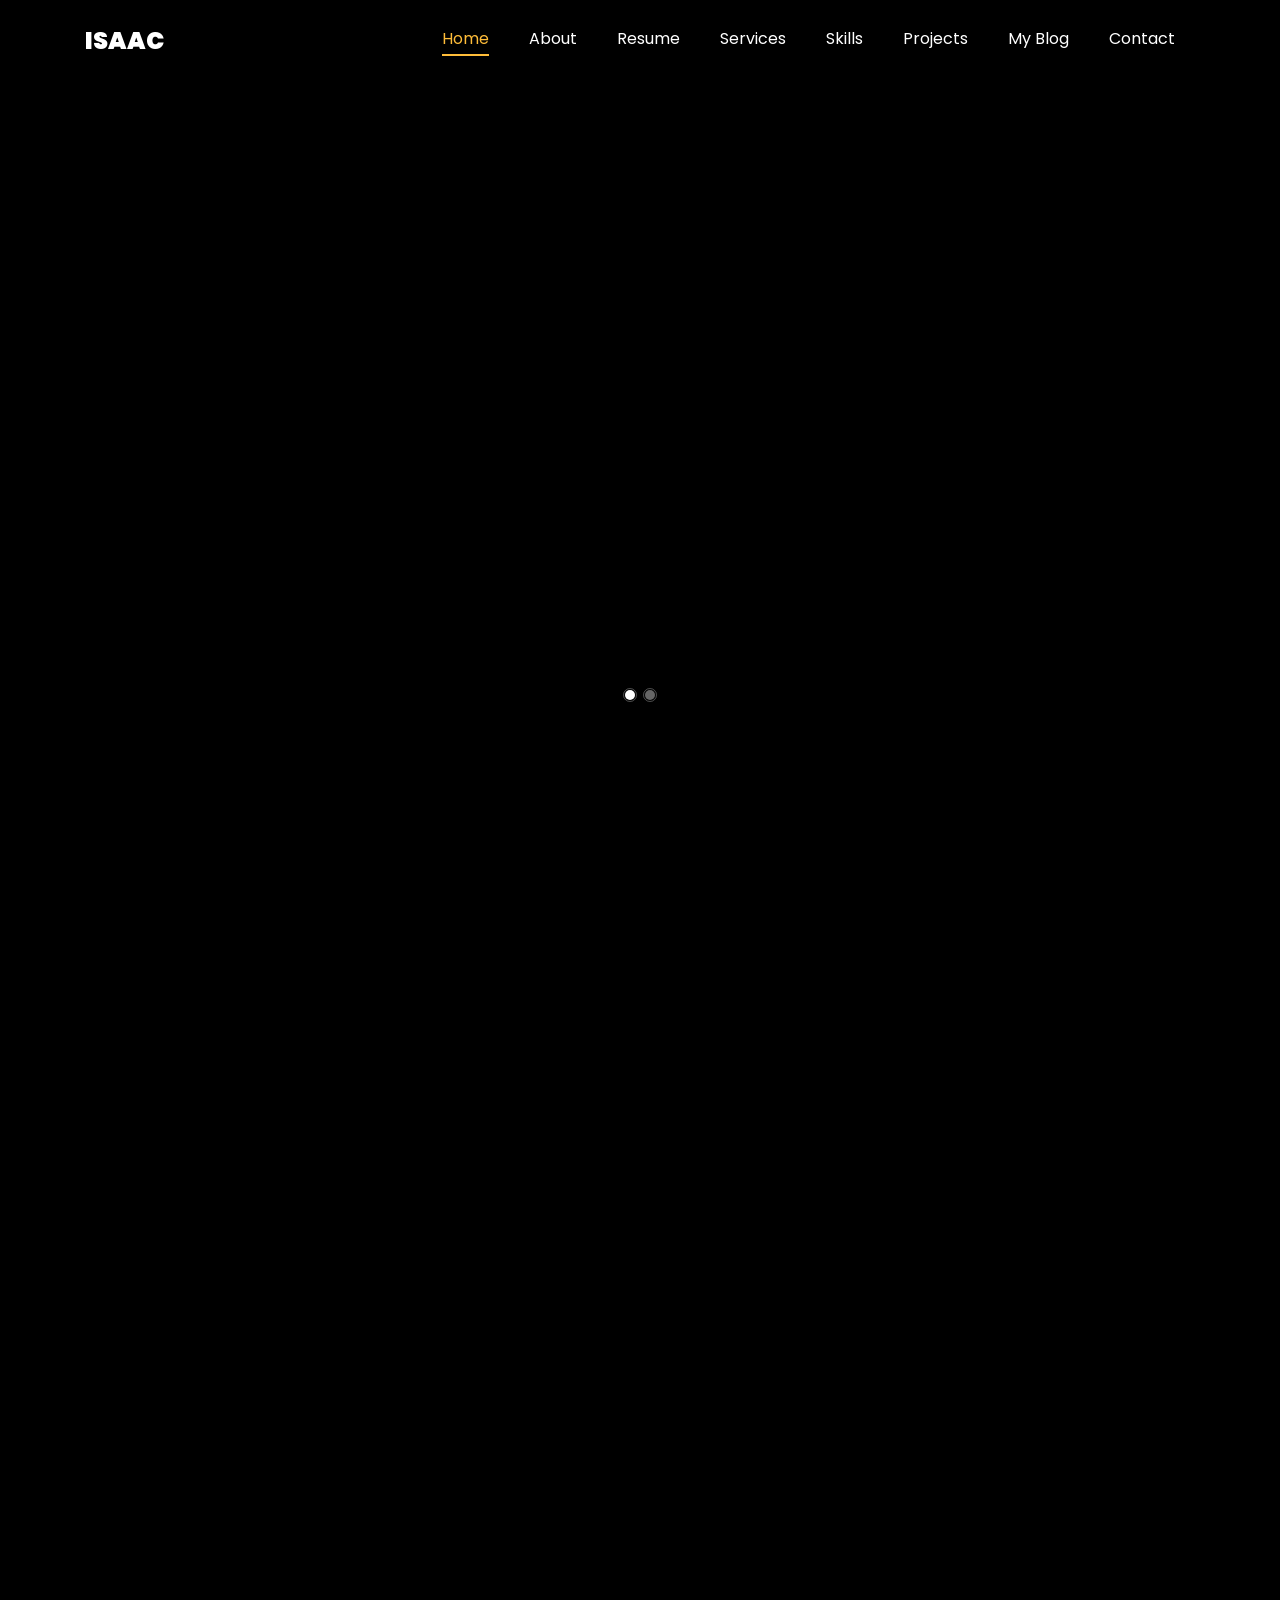
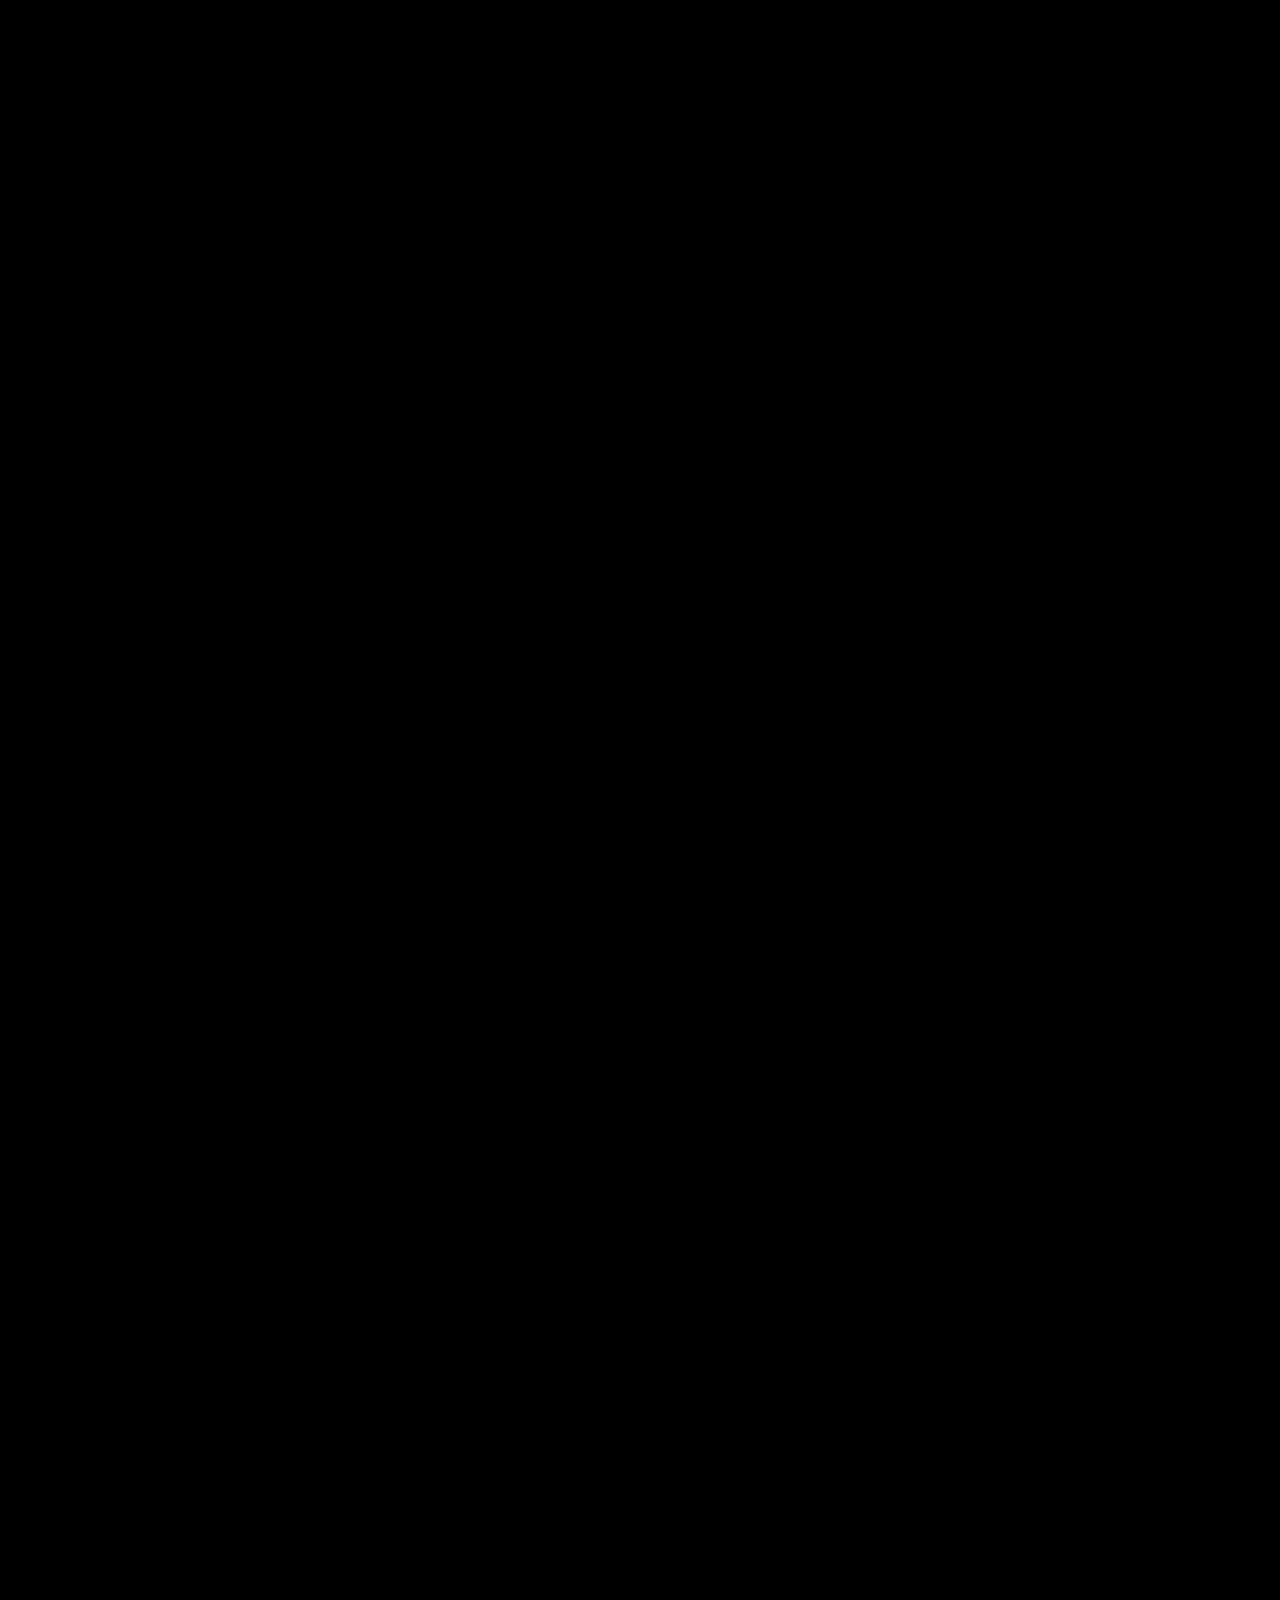
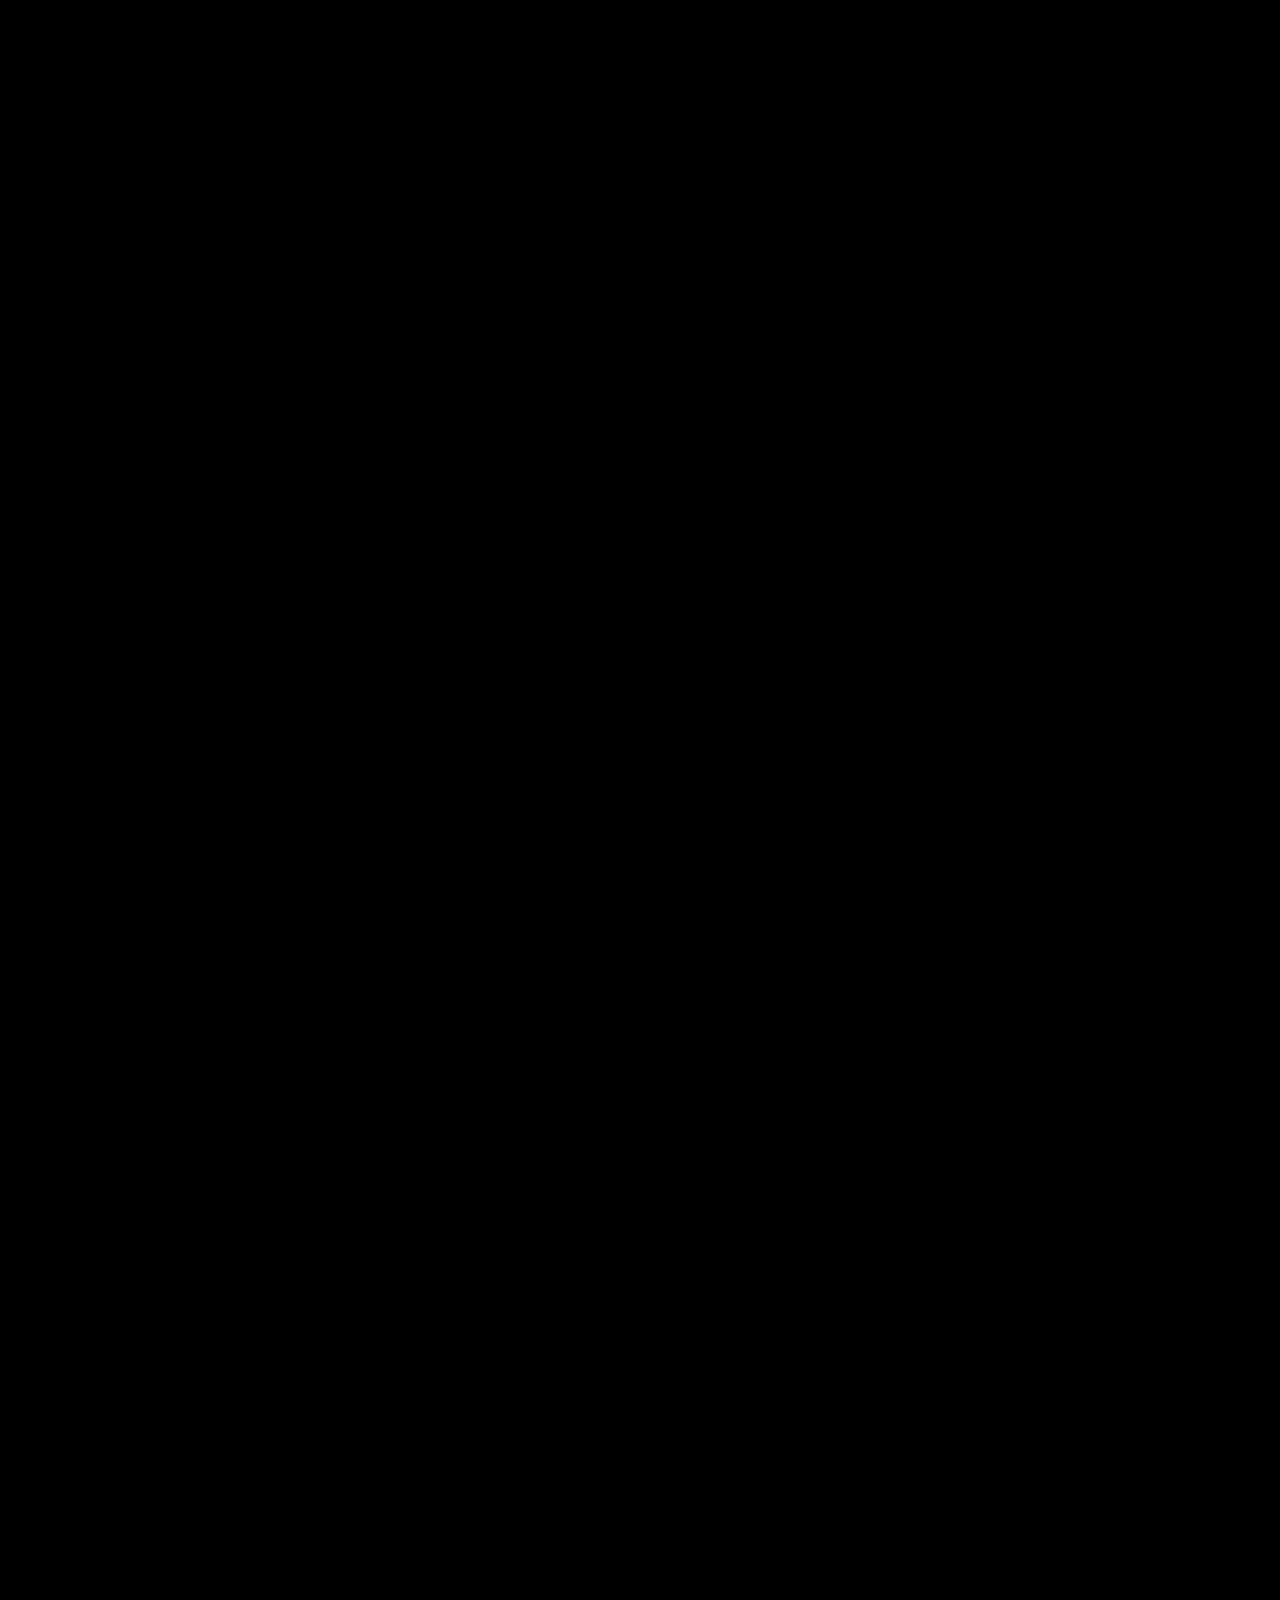
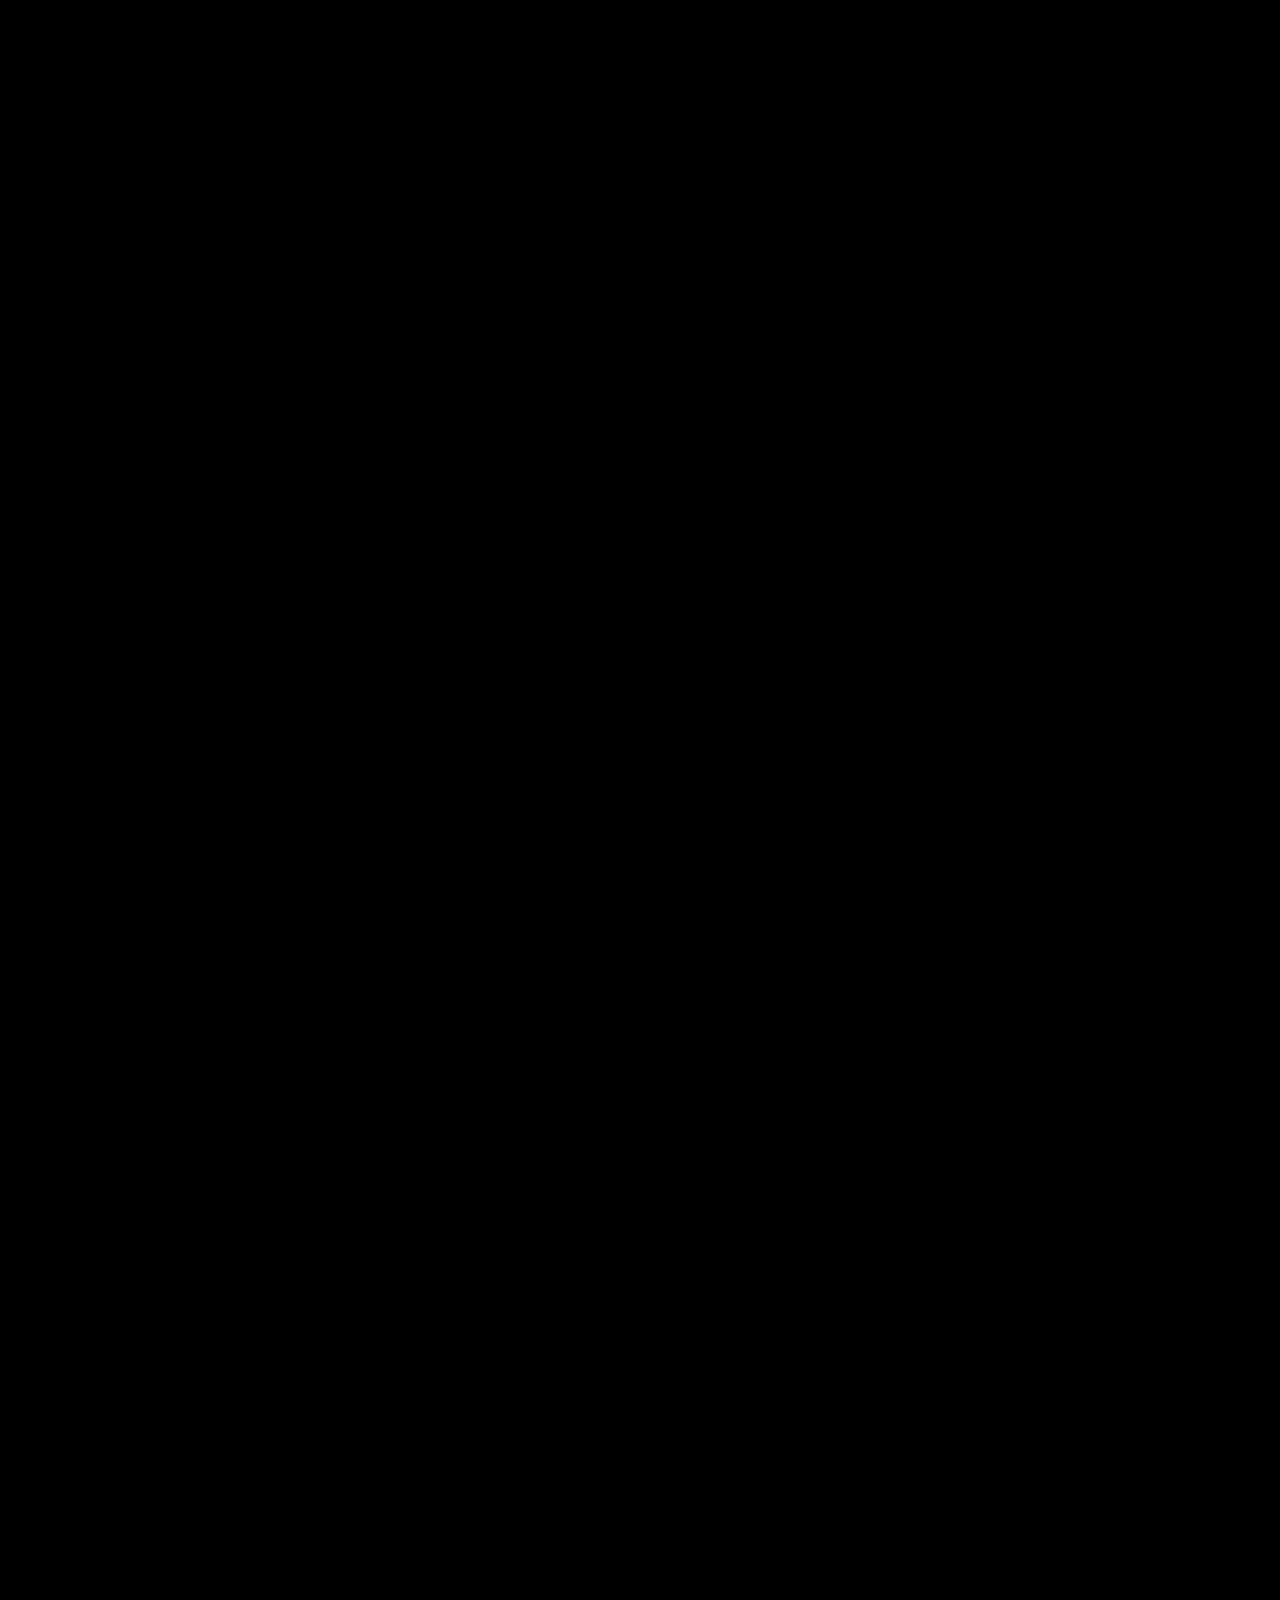
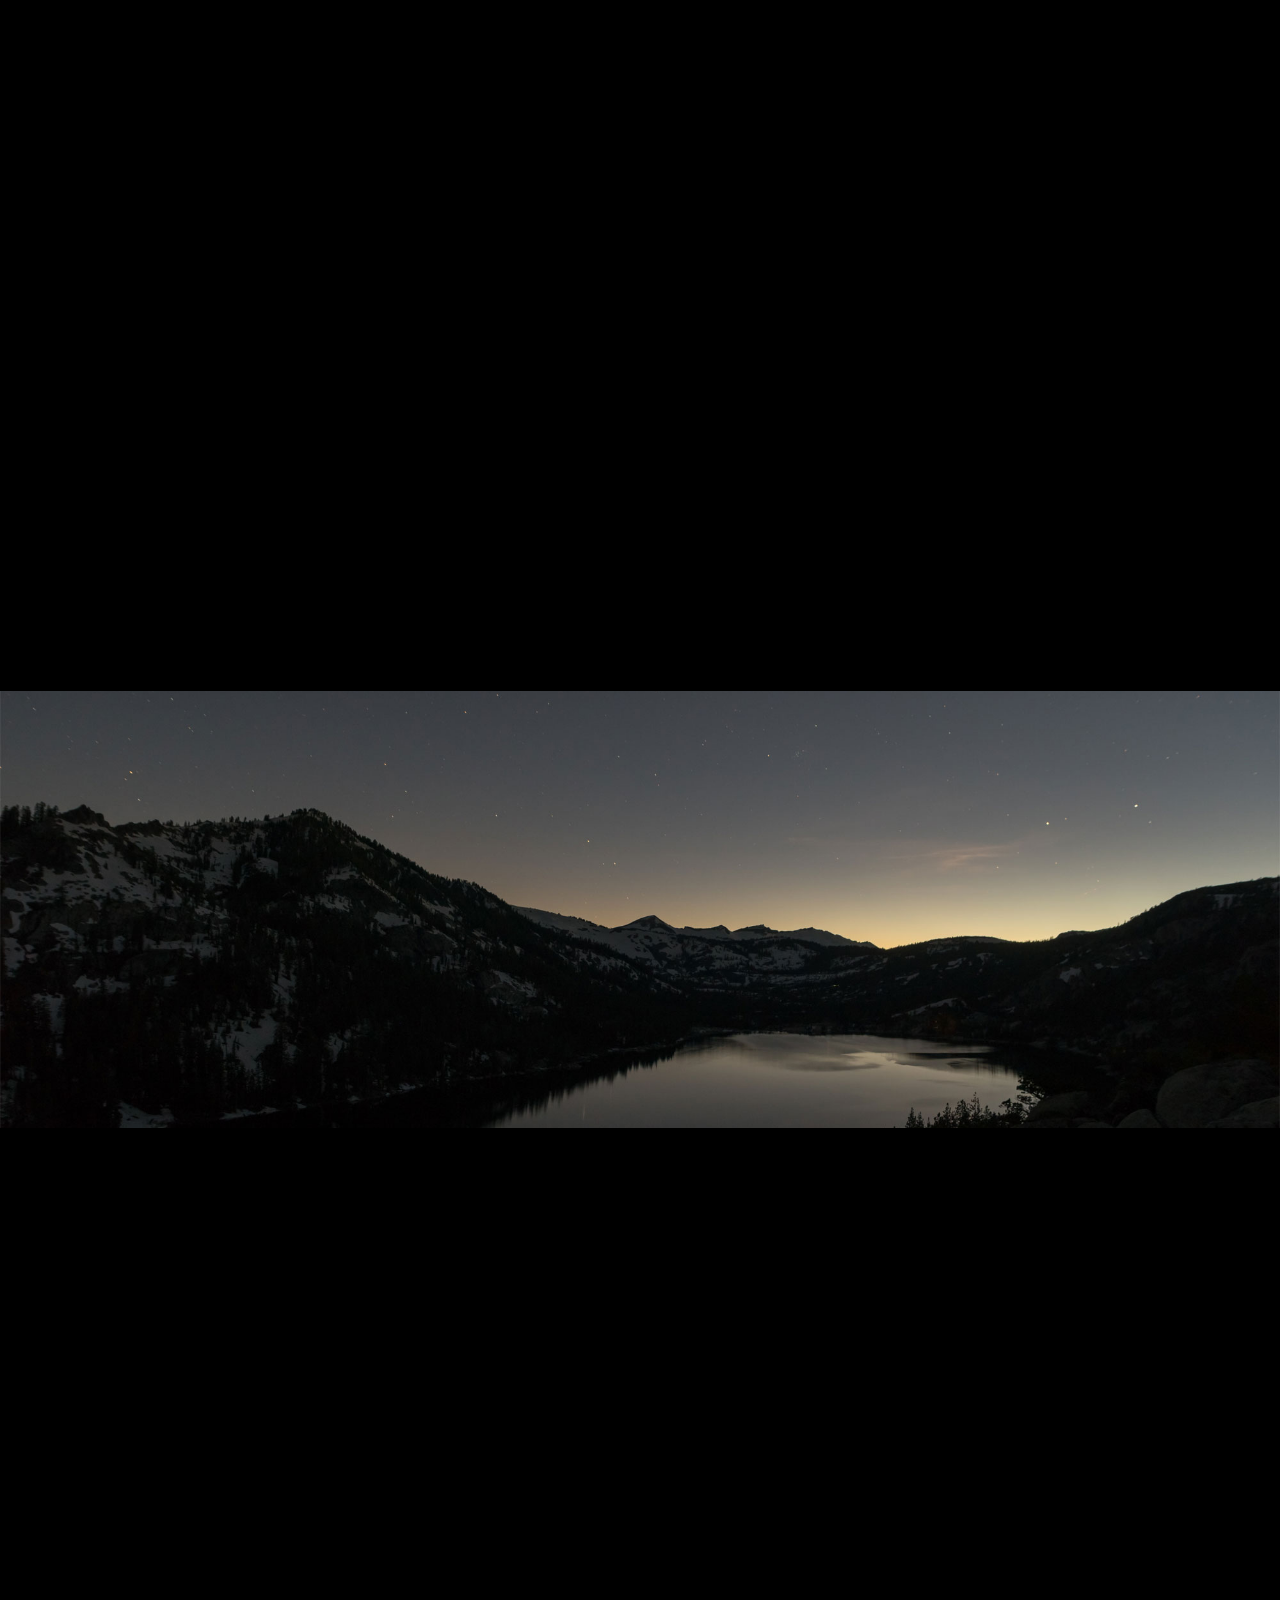
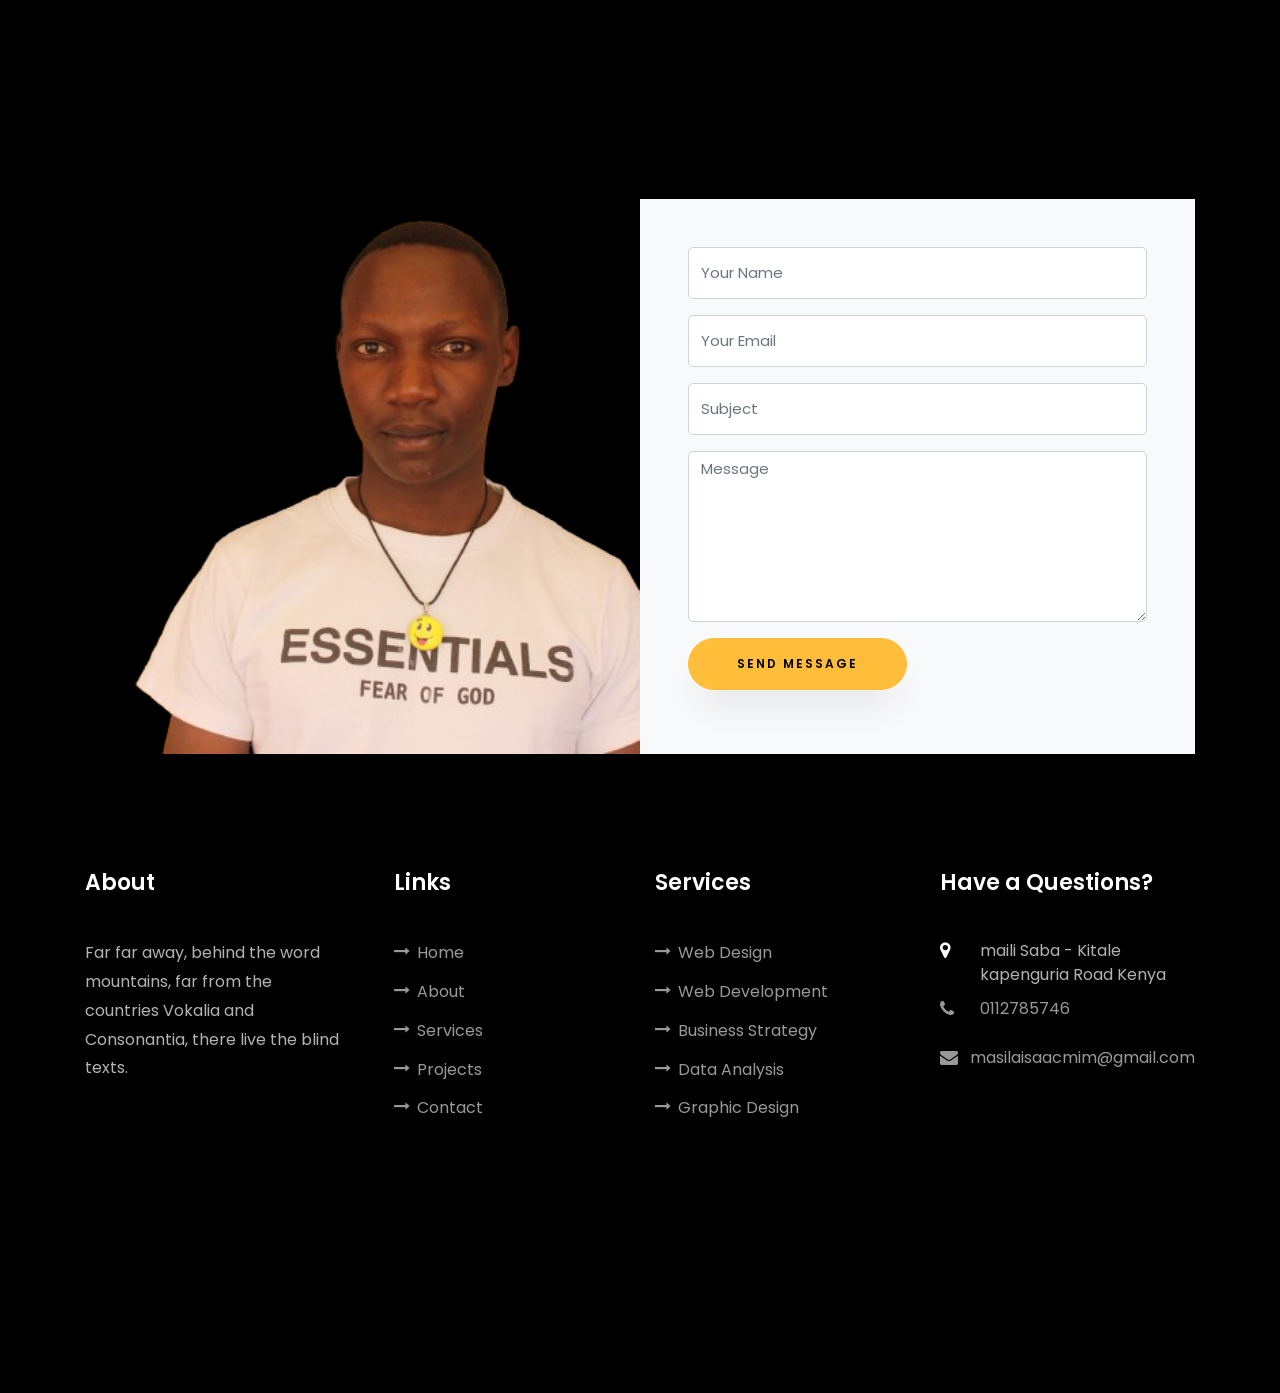
==== index.html @ f7a2d438 "initial changes" ====
<!DOCTYPE html>
<html lang="en">
  <head>
    <title>Masila Isaac</title>
    <meta charset="utf-8">
    <meta name="viewport" content="width=device-width, initial-scale=1, shrink-to-fit=no">
    
    <link href="https://fonts.googleapis.com/css?family=Poppins:100,200,300,400,500,600,700,800,900" rel="stylesheet">

    <link rel="stylesheet" href="css/open-iconic-bootstrap.min.css">
    <link rel="stylesheet" href="css/animate.css">
    
    <link rel="stylesheet" href="css/owl.carousel.min.css">
    <link rel="stylesheet" href="css/owl.theme.default.min.css">
    <link rel="stylesheet" href="css/magnific-popup.css">

    <link rel="stylesheet" href="css/aos.css">

    <link rel="stylesheet" href="css/ionicons.min.css">
    
    <link rel="stylesheet" href="css/flaticon.css">
    <link rel="stylesheet" href="css/icomoon.css">
    <link rel="stylesheet" href="css/style.css">
  </head>
  <body data-spy="scroll" data-target=".site-navbar-target" data-offset="300">
	  
	  
    <nav class="navbar navbar-expand-lg navbar-dark ftco_navbar ftco-navbar-light site-navbar-target" id="ftco-navbar">
	    <div class="container">
	      <a class="navbar-brand" href="index.html">Isaac</a>
	      <button class="navbar-toggler js-fh5co-nav-toggle fh5co-nav-toggle" type="button" data-toggle="collapse" data-target="#ftco-nav" aria-controls="ftco-nav" aria-expanded="false" aria-label="Toggle navigation">
	        <span class="oi oi-menu"></span> Menu
	      </button>

	      <div class="collapse navbar-collapse" id="ftco-nav">
	        <ul class="navbar-nav nav ml-auto">
	          <li class="nav-item"><a href="#home-section" class="nav-link"><span>Home</span></a></li>
	          <li class="nav-item"><a href="#about-section" class="nav-link"><span>About</span></a></li>
	          <li class="nav-item"><a href="#resume-section" class="nav-link"><span>Resume</span></a></li>
	          <li class="nav-item"><a href="#services-section" class="nav-link"><span>Services</span></a></li>
	          <li class="nav-item"><a href="#skills-section" class="nav-link"><span>Skills</span></a></li>
	          <li class="nav-item"><a href="#projects-section" class="nav-link"><span>Projects</span></a></li>
	          <li class="nav-item"><a href="#blog-section" class="nav-link"><span>My Blog</span></a></li>
	          <li class="nav-item"><a href="#contact-section" class="nav-link"><span>Contact</span></a></li>
	        </ul>
	      </div>
	    </div>
	  </nav>
	  <section id="home-section" class="hero">
		  <div class="home-slider  owl-carousel">
	      <div class="slider-item ">
	      	<div class="overlay"></div>
	        <div class="container">
	          <div class="row d-md-flex no-gutters slider-text align-items-end justify-content-end" data-scrollax-parent="true">
	          	<div class="one-third js-fullheight order-md-last img" style="background-image:url(images/Mine.JPG);">
	          		<div class="overlay"></div>
	          	</div>
		          <div class="one-forth d-flex  align-items-center ftco-animate" data-scrollax=" properties: { translateY: '70%' }">
		          	<div class="text">
		          		<span class="subheading">Hello!</span>
			            <h1 class="mb-4 mt-3">I'm <span>Masila Isaac</span></h1>
			            <h2 class="mb-4">A Freelance Web Designer</h2>
			            <p><a href="#" class="btn btn-primary py-3 px-4">Hire me</a> <a href="#" class="btn btn-white btn-outline-white py-3 px-4">My works</a></p>
		            </div>
		          </div>
	        	</div>
	        </div>
	      </div>

	      <div class="slider-item">
	      	<div class="overlay"></div>
	        <div class="container">
	          <div class="row d-flex no-gutters slider-text align-items-end justify-content-end" data-scrollax-parent="true">
	          	<div class="one-third js-fullheight order-md-last img" style="background-image:url(images/Mine.JPG);">
	          		<div class="overlay"></div>
	          	</div>
		          <div class="one-forth d-flex align-items-center ftco-animate" data-scrollax=" properties: { translateY: '70%' }">
		          	<div class="text">
		          		<span class="subheading">Hello!</span>
			            <h1 class="mb-4 mt-3">I'm a <span>Programer and web designer</span> based in Kenya</h1>
			            <p><a href="#" class="btn btn-primary py-3 px-4">Hire me</a> <a href="#" class="btn btn-white btn-outline-white py-3 px-4">My works</a></p>
		            </div>
		          </div>
	        	</div>
	        </div>
	      </div>
	    </div>
    </section>

    <section class="ftco-about img ftco-section ftco-no-pb" id="about-section">
    	<div class="container">
    		<div class="row d-flex">
    			<div class="col-md-6 col-lg-5 d-flex">
    				<div class="img-about img d-flex align-items-stretch">
    					<div class="overlay"></div>
	    				<div class="img d-flex align-self-stretch align-items-center" style="background-image:url(images/Mine.JPG);">
	    				</div>
    				</div>
    			</div>
    			<div class="col-md-6 col-lg-7 pl-lg-5 pb-5">
    				<div class="row justify-content-start pb-3">
		          <div class="col-md-12 heading-section ftco-animate">
		          	<h1 class="big">About</h1>
		            <h2 class="mb-4">About Me</h2>
		            <p>I am a very inspired young man vengeing into tech world - my hearts desire .</p>
		            <ul class="about-info mt-4 px-md-0 px-2">
		            	<li class="d-flex"><span>Name:</span> <span>Masila Isaac></li>
		            	<li class="d-flex"><span>Date of birth:</span> <span>January 26, 2006</span></li>
		            	<li class="d-flex"><span>Address:</span> <span>33VG+44 Kitale</span></li>
		            	<li class="d-flex"><span>Zip code:</span> <span>33VG+44 </span></li>
		            	<li class="d-flex"><span>Email:</span> <span>Masilaisaacmim@gmail.com</span></li>
		            	<li class="d-flex"><span>Phone: </span> <span>0112785746</span></li>
		            </ul>
		          </div>
		        </div>
	          <div class="counter-wrap ftco-animate d-flex mt-md-3">
              <div class="text">
              	<p class="mb-4">
	                <span class="number" data-number="6">0</span>
	                <span>Project complete</span>
                </p>
                <p><a href="https://docs.google.com/document/d/1dMQg1EPiO5YZ6i7Aci_ehQgbpFVC5A4de8gTsGFaGm4/edit?usp=sharing" target="_blank" class="btn btn-primary py-3 px-3">Download CV</a></p>
              </div>
	          </div>
	        </div>
        </div>
    	</div>
    </section>

    <section class="ftco-section ftco-no-pb" id="resume-section">
    	<div class="container">
    		<div class="row justify-content-center pb-5">
          <div class="col-md-10 heading-section text-center ftco-animate">
          	<h1 class="big big-2">Resume</h1>
            <h2 class="mb-4">Resume</h2>
            <p>I am a skilled programmer with expertise in various languages and technologies. I am detail-oriented, analytical, and have a problem-solving mindset. I collaborate effectively with teams and am passionate about staying updated on industry trends to deliver high-quality software solutions efficiently.</p>
          </div>
        </div>
    		<div class="row">
    			<div class="col-md-6">
    				<div class="resume-wrap ftco-animate">
    					<span class="date">2011-2019</span>
    					<h2>Kenya Certificate of Primary education </h2>
    					<span class="position">Valley - view Academy</span>
    					<p class="mt-4">Attained a top score in the Kenya Certificate of Primary Education (KCPE) exam.</p>
    				</div>
    				<div class="resume-wrap ftco-animate">
    					<span class="date">2024-2024</span>
    					<h2>Certificate in Computer Programming and Website Development</h2>
    					<span class="position">Tunapanda Institute</span>
    					<p class="mt-4">Tunapanda Institute in Kibra provides marginalized youth in the community with access to quality education, vocational training, and life skills development, empowering them to create a better future for themselves and their communities.</p>
    				</div>
    			</div>

    			<div class="col-md-6">
    				<div class="resume-wrap ftco-animate">
    					<span class="date">2019-2023</span>
    					<h2>kenya Certificate of secondary Education</h2>
    					<span class="position">St. Ptrick's Secondary School - Makunga</span>
    					<p class="mt-4">Obtained a relatively outstanding results in the Kenya Certificate of Secondary Education (KCSE) exam. This is where i started my computer exploration trail.</p>
    				</div>
    				<div class="resume-wrap ftco-animate">
    					<span class="date">2019 - date</span>
    					<h2>Computer programmer and private tutor</h2>
    					<span class="position">Gateway Digital Solutions</span>
    					<p class="mt-4">During my time as a personal trainer at Gateway Digital Solution, I gained experience creating personalized fitness programs for clients based on their goals and needs. I honed communication skills by explaining and demonstrating exercises, providing guidance, and motivating clients to stay on track.
							I developed strong assessment abilities to monitor progress, make necessary program adjustments, and ensure clients see results. Building rapport and establishing trust with clients was crucial in creating a positive and supportive fitness environment, where clients felt empowered to achieve their fitness goals.</p>
    				</div>    				
    			</div>
    		</div>
    		<div class="row justify-content-center mt-5">
    			<div class="col-md-6 text-center ftco-animate">
    				<p><a href="https://docs.google.com/document/d/1dMQg1EPiO5YZ6i7Aci_ehQgbpFVC5A4de8gTsGFaGm4/edit?usp=sharing" target="_blank" " class="btn btn-primary py-4 px-5">Download CV</a></p>
    			</div>
    		</div>
    	</div>
    </section>

    <section class="ftco-section" id="services-section">
    	<div class="container">
    		<div class="row justify-content-center py-5 mt-5">
          <div class="col-md-12 heading-section text-center ftco-animate">
          	<h1 class="big big-2">Services</h1>
            <h2 class="mb-4">Services</h2>
            <p>PLANING</p>
          </div>
        </div>
    		<div class="row">
					<div class="col-md-4 text-center d-flex ftco-animate">
						<a href="#" class="services-1">
							<span class="icon">
								<i class="flaticon-analysis"></i>
							</span>
							<div class="desc">
								<h3 class="mb-5">Web Design</h3>
							</div>
						</a>
					</div>
					<div class="col-md-4 text-center d-flex ftco-animate">
						<a href="#" class="services-1">
							<span class="icon">
								<i class="flaticon-flasks"></i>
							</span>
							<div class="desc">
								<h3 class="mb-5">Phtography</h3>
							</div>
						</a>
					</div>
					<div class="col-md-4 text-center d-flex ftco-animate">
						<a href="#" class="services-1">
							<span class="icon">
								<i class="flaticon-ideas"></i>
							</span>
							<div class="desc">
								<h3 class="mb-5">Web Developer</h3>
							</div>
						</a>
					</div>

					<div class="col-md-4 text-center d-flex ftco-animate">
						<a href="#" class="services-1">
							<span class="icon">
								<i class="flaticon-analysis"></i>
							</span>
							<div class="desc">
								<h3 class="mb-5">App Developing</h3>
							</div>
						</a>
					</div>
					<div class="col-md-4 text-center d-flex ftco-animate">
						<a href="#" class="services-1">
							<span class="icon">
								<i class="flaticon-flasks"></i>
							</span>
							<div class="desc">
								<h3 class="mb-5">Branding</h3>
							</div>
						</a>
					</div>
					<div class="col-md-4 text-center d-flex ftco-animate">
						<a href="#" class="services-1">
							<span class="icon">
								<i class="flaticon-ideas"></i>
							</span>
							<div class="desc">
								<h3 class="mb-5">Product Strategy</h3>
							</div>
						</a>
					</div>
				</div>
    	</div>
    </section>

		
		<section class="ftco-section" id="skills-section">
			<div class="container">
				<div class="row justify-content-center pb-5">
          <div class="col-md-12 heading-section text-center ftco-animate">
          	<h1 class="big big-2">Skills</h1>
            <h2 class="mb-4">My Skills</h2>
            <p>PLANING</p>
          </div>
        </div>
				<div class="row">
					<div class="col-md-6 animate-box">
						<div class="progress-wrap ftco-animate">
							<h3>Photoshop</h3>
							<div class="progress">
							 	<div class="progress-bar color-1" role="progressbar" aria-valuenow="90"
							  	aria-valuemin="0" aria-valuemax="100" style="width:90%">
							    <span>20%</span>
							  	</div>
							</div>
						</div>
					</div>
					<div class="col-md-6 animate-box">
						<div class="progress-wrap ftco-animate">
							<h3>jQuery</h3>
							<div class="progress">
							 	<div class="progress-bar color-2" role="progressbar" aria-valuenow="85"
							  	aria-valuemin="0" aria-valuemax="100" style="width:85%">
							    <span>85%</span>
							  	</div>
							</div>
						</div>
					</div>
					<div class="col-md-6 animate-box">
						<div class="progress-wrap ftco-animate">
							<h3>HTML5</h3>
							<div class="progress">
							 	<div class="progress-bar color-3" role="progressbar" aria-valuenow="95"
							  	aria-valuemin="0" aria-valuemax="100" style="width:95%">
							    <span>80%</span>
							  	</div>
							</div>
						</div>
					</div>
					<div class="col-md-6 animate-box">
						<div class="progress-wrap ftco-animate">
							<h3>CSS3</h3>
							<div class="progress">
							 	<div class="progress-bar color-4" role="progressbar" aria-valuenow="90"
							  	aria-valuemin="0" aria-valuemax="100" style="width:90%">
							    <span>60%</span>
							  	</div>
							</div>
						</div>
					</div>
					<div class="col-md-6 animate-box">
						<div class="progress-wrap ftco-animate">
							<h3>WordPress</h3>
							<div class="progress">
							 	<div class="progress-bar color-5" role="progressbar" aria-valuenow="70"
							  	aria-valuemin="0" aria-valuemax="100" style="width:70%">
							    <span>10%</span>
							  	</div>
							</div>
						</div>
					</div>
					<div class="col-md-6 animate-box">
						<div class="progress-wrap ftco-animate">
							<h3>SEO</h3>
							<div class="progress">
							 	<div class="progress-bar color-6" role="progressbar" aria-valuenow="80"
							  	aria-valuemin="0" aria-valuemax="100" style="width:80%">
							    <span>05%</span>
							  	</div>
							</div>
						</div>
					</div>
				</div>
			</div>
		</section>
 

    <section class="ftco-section ftco-project" id="projects-section">
    	<div class="container">
    		<div class="row justify-content-center pb-5">
          <div class="col-md-12 heading-section text-center ftco-animate">
          	<h1 class="big big-2">Projects</h1>
            <h2 class="mb-4">Our Projects</h2>
            <p>PLANING</p>
          </div>
        </div>
    		<div class="row">
    			<div class="col-md-4">
    				<div class="project img ftco-animate d-flex justify-content-center align-items-center" style="background-image: url(images/project-4.jpg);">
    					<div class="overlay"></div>
	    				<div class="text text-center p-4">
	    					<h3><a href="#">Branding &amp; Illustration Design</a></h3>
	    					<span>Web Design</span>
	    				</div>
    				</div>
  				</div>
  				<div class="col-md-8">
    				<div class="project img ftco-animate d-flex justify-content-center align-items-center" style="background-image: url(images/project-5.jpg);">
    					<div class="overlay"></div>
	    				<div class="text text-center p-4">
	    					<h3><a href="#">Branding &amp; Illustration Design</a></h3>
	    					<span>Web Design</span>
	    				</div>
    				</div>
  				</div>

    			<div class="col-md-8">
    				<div class="project img ftco-animate d-flex justify-content-center align-items-center" style="background-image: url(images/project-1.jpg);">
    					<div class="overlay"></div>
	    				<div class="text text-center p-4">
	    					<h3><a href="#">Branding &amp; Illustration Design</a></h3>
	    					<span>Web Design</span>
	    				</div>
    				</div>

    				<div class="project img ftco-animate d-flex justify-content-center align-items-center" style="background-image: url(images/project-6.jpg);">
    					<div class="overlay"></div>
	    				<div class="text text-center p-4">
	    					<h3><a href="#">Branding &amp; Illustration Design</a></h3>
	    					<span>Web Design</span>
	    				</div>
    				</div>
    			</div>
    			<div class="col-md-4">
    				<div class="row">
    					<div class="col-md-12">
		    				<div class="project img ftco-animate d-flex justify-content-center align-items-center" style="background-image: url(images/project-2.jpg);">
		    					<div class="overlay"></div>
			    				<div class="text text-center p-4">
			    					<h3><a href="#">Branding &amp; Illustration Design</a></h3>
			    					<span>Web Design</span>
			    				</div>
		    				</div>
	    				</div>
	    				<div class="col-md-12">
		    				<div class="project img ftco-animate d-flex justify-content-center align-items-center" style="background-image: url(images/project-3.jpg);">
		    					<div class="overlay"></div>
			    				<div class="text text-center p-4">
			    					<h3><a href="#">Branding &amp; Illustration Design</a></h3>
			    					<span>Web Design</span>
			    				</div>
		    				</div>
	    				</div>
    				</div>
    			</div>
    		</div>
    	</div>
    </section>


    <section class="ftco-section" id="blog-section">
      <div class="container">
        <div class="row justify-content-center mb-5 pb-5">
          <div class="col-md-7 heading-section text-center ftco-animate">
            <h1 class="big big-2">Blog</h1>
            <h2 class="mb-4">Our Blog</h2>
            <p>PLANING</p>
          </div>
        </div>
        <div class="row d-flex">
          <div class="col-md-4 d-flex ftco-animate">
          	<div class="blog-entry justify-content-end">
              <a href="single.html" class="block-20" style="background-image: url('images/image_1.jpg');">
              </a>
              <div class="text mt-3 float-right d-block">
              	<div class="d-flex align-items-center mb-3 meta">
	                <p class="mb-0">
	                	<span class="mr-2">March 01 2024</span>
	                	<a href="#" class="mr-2">Admin</a>
	                	<a href="#" class="meta-chat"><span class="icon-chat"></span> 3</a>
	                </p>
                </div>
                <h3 class="heading"><a href="single.html">Why Lead Generation is Key for Business Growth</a></h3>
                <p>PLANING</p>
              </div>
            </div>
          </div>
          <div class="col-md-4 d-flex ftco-animate">
          	<div class="blog-entry justify-content-end">
              <a href="single.html" class="block-20" style="background-image: url('images/image_2.jpg');">
              </a>
              <div class="text mt-3 float-right d-block">
              	<div class="d-flex align-items-center mb-3 meta">
	                <p class="mb-0">
	                	<span class="mr-2">March 01 2024</span>
	                	<a href="#" class="mr-2">Admin</a>
	                	<a href="#" class="meta-chat"><span class="icon-chat"></span> 3</a>
	                </p>
                </div>
                <h3 class="heading"><a href="single.html">Why Lead Generation is Key for Business Growth</a></h3>
                <p>PLANING</p>
              </div>
            </div>
          </div>
          <div class="col-md-4 d-flex ftco-animate">
          	<div class="blog-entry">
              <a href="single.html" class="block-20" style="background-image: url('images/image_3.jpg');">
              </a>
              <div class="text mt-3 float-right d-block">
              	<div class="d-flex align-items-center mb-3 meta">
	                <p class="mb-0">
	                	<span class="mr-2">MARCH 1 2024</span>
	                	<a href="#" class="mr-2">Admin</a>
	                	<a href="#" class="meta-chat"><span class="icon-chat"></span> 3</a>
	                </p>
                </div>
                <h3 class="heading"><a href="single.html">Why Lead Generation is Key for Business Growth</a></h3>
                <p>PLANING</p>
              </div>
            </div>
          </div>
        </div>
      </div>
    </section>

    <section class="ftco-section ftco-no-pt ftco-no-pb ftco-counter img" id="section-counter">
    	<div class="container">
				<div class="row d-md-flex align-items-center">
          <div class="col-md d-flex justify-content-center counter-wrap ftco-animate">
            <div class="block-18">
              <div class="text">
                <strong class="number" data-number="6">0</strong>
                <span>Awards</span>
              </div>
            </div>
          </div>
          <div class="col-md d-flex justify-content-center counter-wrap ftco-animate">
            <div class="block-18">
              <div class="text">
                <strong class="number" data-number="8">0</strong>
                <span>Complete Projects</span>
              </div>
            </div>
          </div>
          <div class="col-md d-flex justify-content-center counter-wrap ftco-animate">
            <div class="block-18">
              <div class="text">
                <strong class="number" data-number="15">0</strong>
                <span>Happy Customers</span>
              </div>
            </div>
          </div>
          <div class="col-md d-flex justify-content-center counter-wrap ftco-animate">
            <div class="block-18">
              <div class="text">
                <strong class="number" data-number="15">0</strong>
                <span>Cups of coffee</span>
              </div>
            </div>
          </div>
        </div>
      </div>
    </section>

    <section class="ftco-section ftco-hireme img margin-top" style="background-image: url(images/bg_1.jpg)">
			<div class="container">
				<div class="row justify-content-center">
					<div class="col-md-7 ftco-animate text-center">
						<h2>I'm <span>Available</span> for freelancing</h2>
						<p>PLANING.</p>
						<p class="mb-0"><a href="#" class="btn btn-primary py-3 px-5">Hire me</a></p>
					</div>
				</div>
			</div>
		</section>

    <section class="ftco-section contact-section ftco-no-pb" id="contact-section">
      <div class="container">
      	<div class="row justify-content-center mb-5 pb-3">
          <div class="col-md-7 heading-section text-center ftco-animate">
            <h1 class="big big-2">Contact</h1>
            <h2 class="mb-4">Contact Me</h2>
            <p>PLANING</p>
          </div>
        </div>

        <div class="row d-flex contact-info mb-5">
          <div class="col-md-6 col-lg-3 d-flex ftco-animate">
          	<div class="align-self-stretch box p-4 text-center">
          		<div class="icon d-flex align-items-center justify-content-center">
          			<span class="icon-map-signs"></span>
          		</div>
          		<h3 class="mb-4">Address</h3>
	            <p>Kitale - Mailisaba kapenguria Road</p>
	          </div>
          </div>
          <div class="col-md-6 col-lg-3 d-flex ftco-animate">
          	<div class="align-self-stretch box p-4 text-center">
          		<div class="icon d-flex align-items-center justify-content-center">
          			<span class="icon-phone2"></span>
          		</div>
          		<h3 class="mb-4">Contact Number</h3>
	            <p><a href="tel://1234567920"> 0112785746 </a></p>
	          </div>
          </div>
          <div class="col-md-6 col-lg-3 d-flex ftco-animate">
          	<div class="align-self-stretch box p-4 text-center">
          		<div class="icon d-flex align-items-center justify-content-center">
          			<span class="icon-paper-plane"></span>
          		</div>
          		<h3 class="mb-4">Email Address</h3>
	            <p><a href="mailto:info@yoursite.com">Masilaisaacmim@gmail.com</a></p>
	          </div>
          </div>
          <div class="col-md-6 col-lg-3 d-flex ftco-animate">
          	<div class="align-self-stretch box p-4 text-center">
          		<div class="icon d-flex align-items-center justify-content-center">
          			<span class="icon-globe"></span>
          		</div>
          		<h3 class="mb-4">Website</h3>
	            <p><a href="#">still thinkiing</a></p>
	          </div>
          </div>
        </div>

        <div class="row no-gutters block-9">
          <div class="col-md-6 order-md-last d-flex">
            <form action="#" class="bg-light p-4 p-md-5 contact-form">
              <div class="form-group">
                <input type="text" class="form-control" placeholder="Your Name">
              </div>
              <div class="form-group">
                <input type="text" class="form-control" placeholder="Your Email">
              </div>
              <div class="form-group">
                <input type="text" class="form-control" placeholder="Subject">
              </div>
              <div class="form-group">
                <textarea name="" id="" cols="30" rows="7" class="form-control" placeholder="Message"></textarea>
              </div>
              <div class="form-group">
                <input type="submit" value="Send Message" class="btn btn-primary py-3 px-5">
              </div>
            </form>
          
          </div>

          <div class="col-md-6 d-flex">
          	<div class="img" style="background-image: url(images/Face.png);"></div>
          </div>
        </div>
      </div>
    </section>
		

    <footer class="ftco-footer ftco-section">
      <div class="container">
        <div class="row mb-5">
          <div class="col-md">
            <div class="ftco-footer-widget mb-4">
              <h2 class="ftco-heading-2">About</h2>
              <p>Far far away, behind the word mountains, far from the countries Vokalia and Consonantia, there live the blind texts.</p>
              <ul class="ftco-footer-social list-unstyled float-md-left float-lft mt-5">
                <li class="ftco-animate"><a href="#"><span class="icon-twitter"></span></a></li>
                <li class="ftco-animate"><a href="#"><span class="icon-facebook"></span></a></li>
                <li class="ftco-animate"><a href="#"><span class="icon-instagram"></span></a></li>
              </ul>
            </div>
          </div>
          <div class="col-md">
            <div class="ftco-footer-widget mb-4 ml-md-4">
              <h2 class="ftco-heading-2">Links</h2>
              <ul class="list-unstyled">
                <li><a href="#"><span class="icon-long-arrow-right mr-2"></span>Home</a></li>
                <li><a href="#"><span class="icon-long-arrow-right mr-2"></span>About</a></li>
                <li><a href="#"><span class="icon-long-arrow-right mr-2"></span>Services</a></li>
                <li><a href="#"><span class="icon-long-arrow-right mr-2"></span>Projects</a></li>
                <li><a href="#"><span class="icon-long-arrow-right mr-2"></span>Contact</a></li>
              </ul>
            </div>
          </div>
          <div class="col-md">
             <div class="ftco-footer-widget mb-4">
              <h2 class="ftco-heading-2">Services</h2>
              <ul class="list-unstyled">
                <li><a href="#"><span class="icon-long-arrow-right mr-2"></span>Web Design</a></li>
                <li><a href="#"><span class="icon-long-arrow-right mr-2"></span>Web Development</a></li>
                <li><a href="#"><span class="icon-long-arrow-right mr-2"></span>Business Strategy</a></li>
                <li><a href="#"><span class="icon-long-arrow-right mr-2"></span>Data Analysis</a></li>
                <li><a href="#"><span class="icon-long-arrow-right mr-2"></span>Graphic Design</a></li>
              </ul>
            </div>
          </div>
          <div class="col-md">
            <div class="ftco-footer-widget mb-4">
            	<h2 class="ftco-heading-2">Have a Questions?</h2>
            	<div class="block-23 mb-3">
	              <ul>
	                <li><span class="icon icon-map-marker"></span><span class="text">maili Saba - Kitale kapenguria Road Kenya</span></li>
	                <li><a href="#"><span class="icon icon-phone"></span><span class="text">0112785746</span></a></li>
	                <li><a href="#"><span class="icon icon-envelope"></span><span class="text">masilaisaacmim@gmail.com</span></a></li>
	              </ul>
	            </div>
            </div>
          </div>
        </div>
        <div class="row">
          <div class="col-md-12 text-center">

           
          </div>
        </div>
      </div>
    </footer>
    
  

  <!-- loader -->
  <div id="ftco-loader" class="show fullscreen"><svg class="circular" width="48px" height="48px"><circle class="path-bg" cx="24" cy="24" r="22" fill="none" stroke-width="4" stroke="#eeeeee"/><circle class="path" cx="24" cy="24" r="22" fill="none" stroke-width="4" stroke-miterlimit="10" stroke="#F96D00"/></svg></div>


  <script src="js/jquery.min.js"></script>
  <script src="js/jquery-migrate-3.0.1.min.js"></script>
  <script src="js/popper.min.js"></script>
  <script src="js/bootstrap.min.js"></script>
  <script src="js/jquery.easing.1.3.js"></script>
  <script src="js/jquery.waypoints.min.js"></script>
  <script src="js/jquery.stellar.min.js"></script>
  <script src="js/owl.carousel.min.js"></script>
  <script src="js/jquery.magnific-popup.min.js"></script>
  <script src="js/aos.js"></script>
  <script src="js/jquery.animateNumber.min.js"></script>
  <script src="js/scrollax.min.js"></script>
  
  <script src="js/main.js"></script>
    
  </body>
</html>
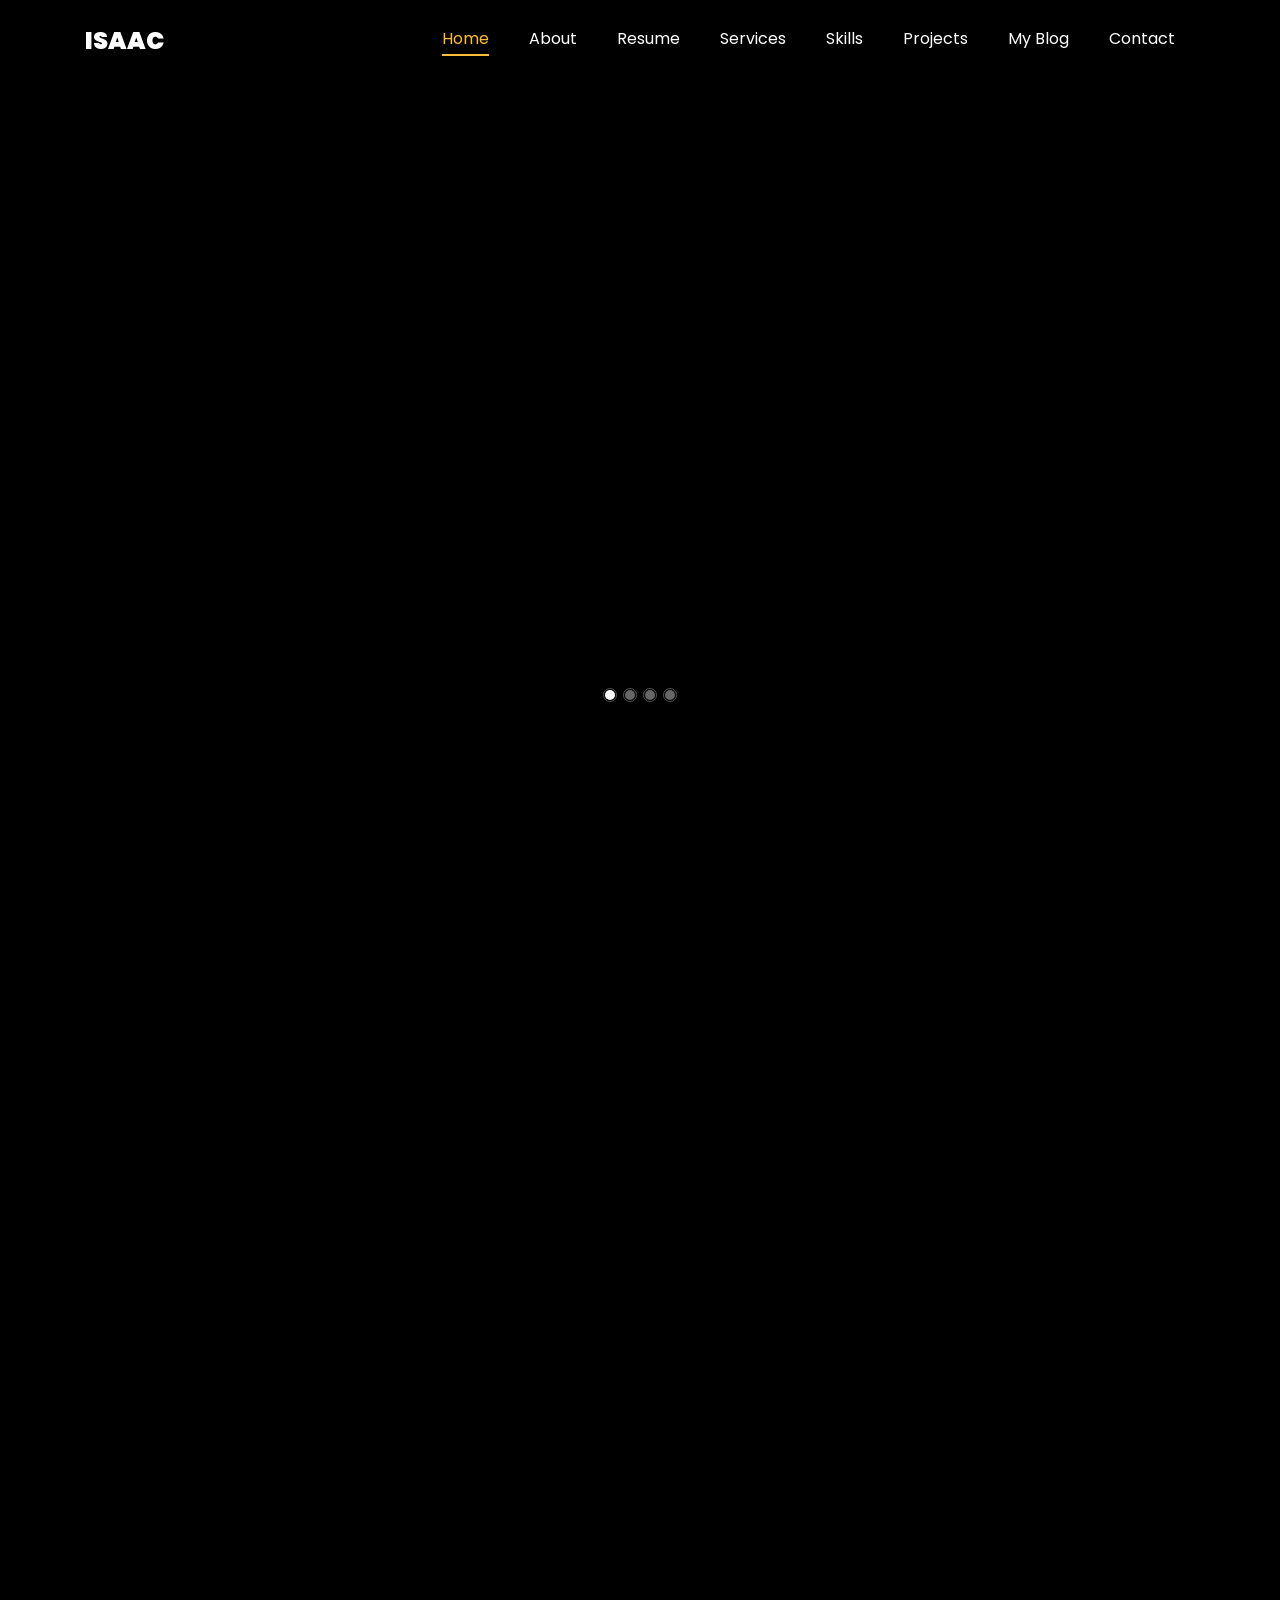
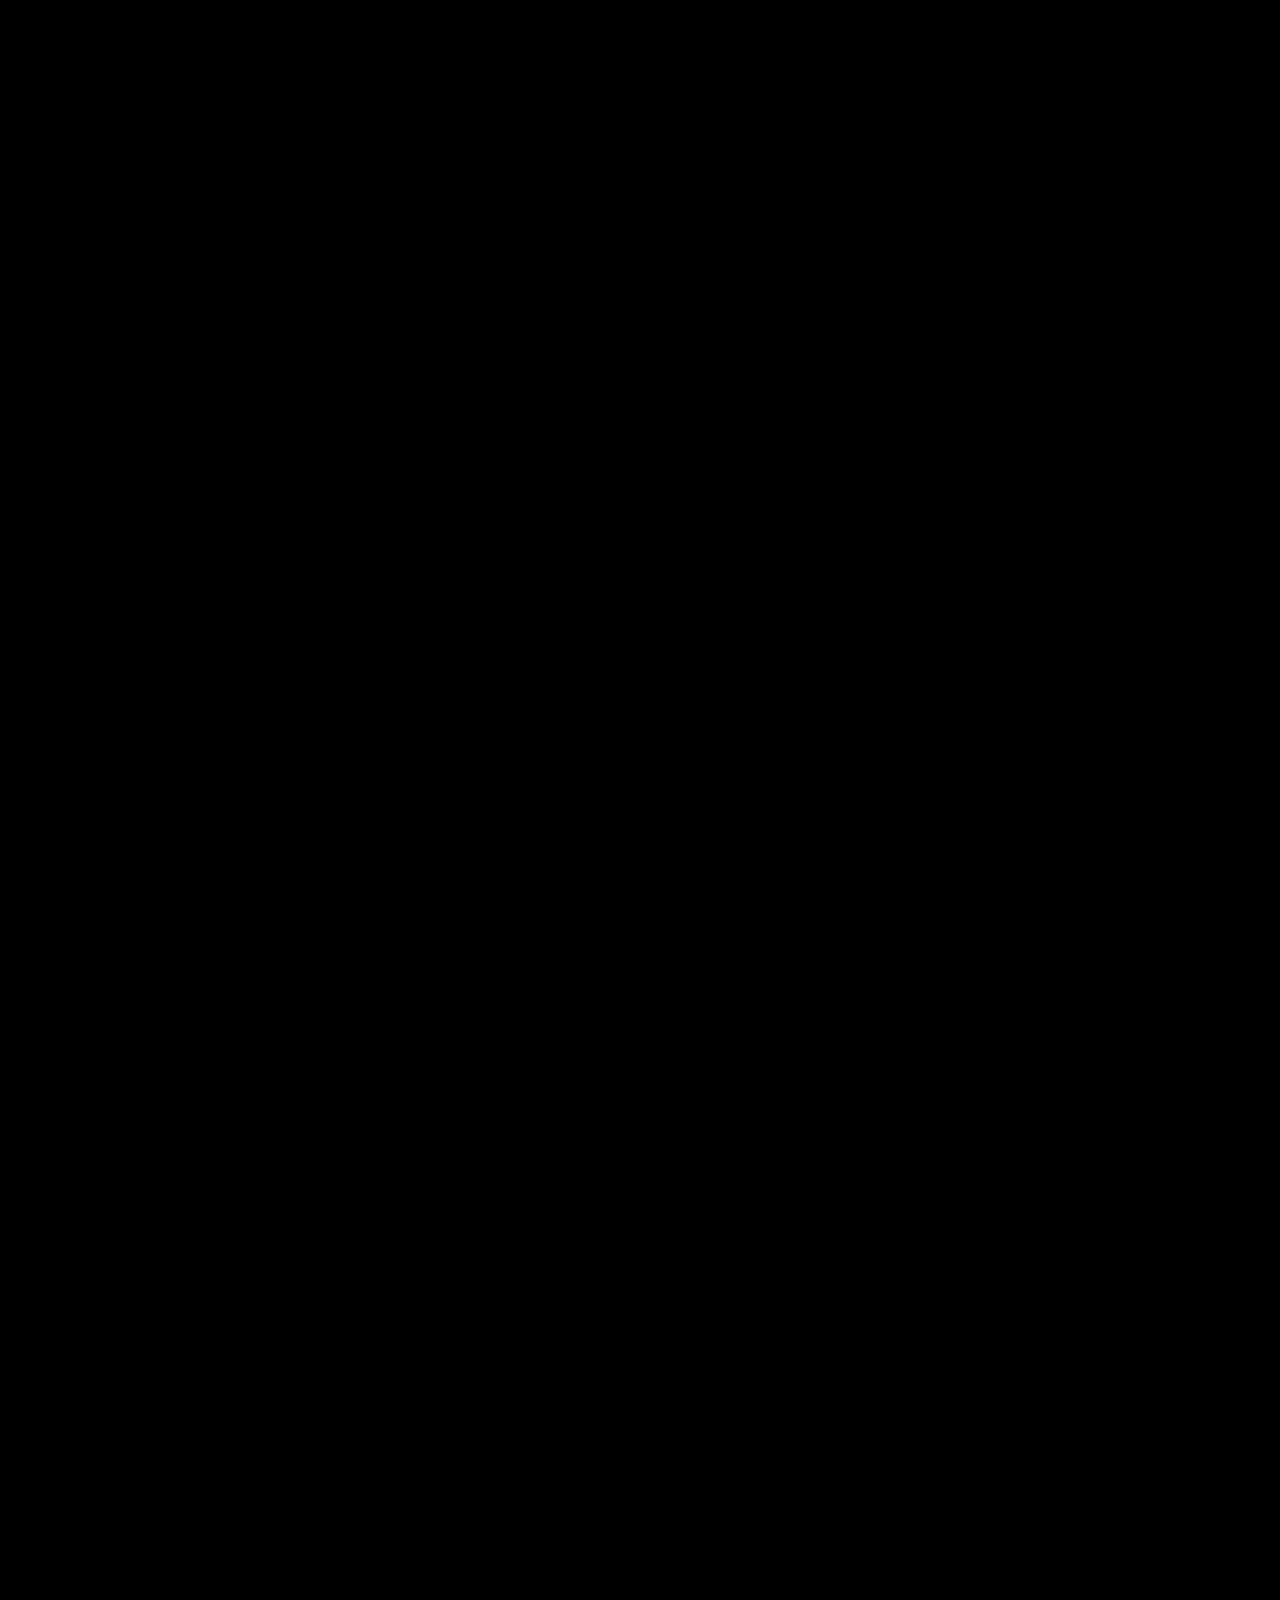
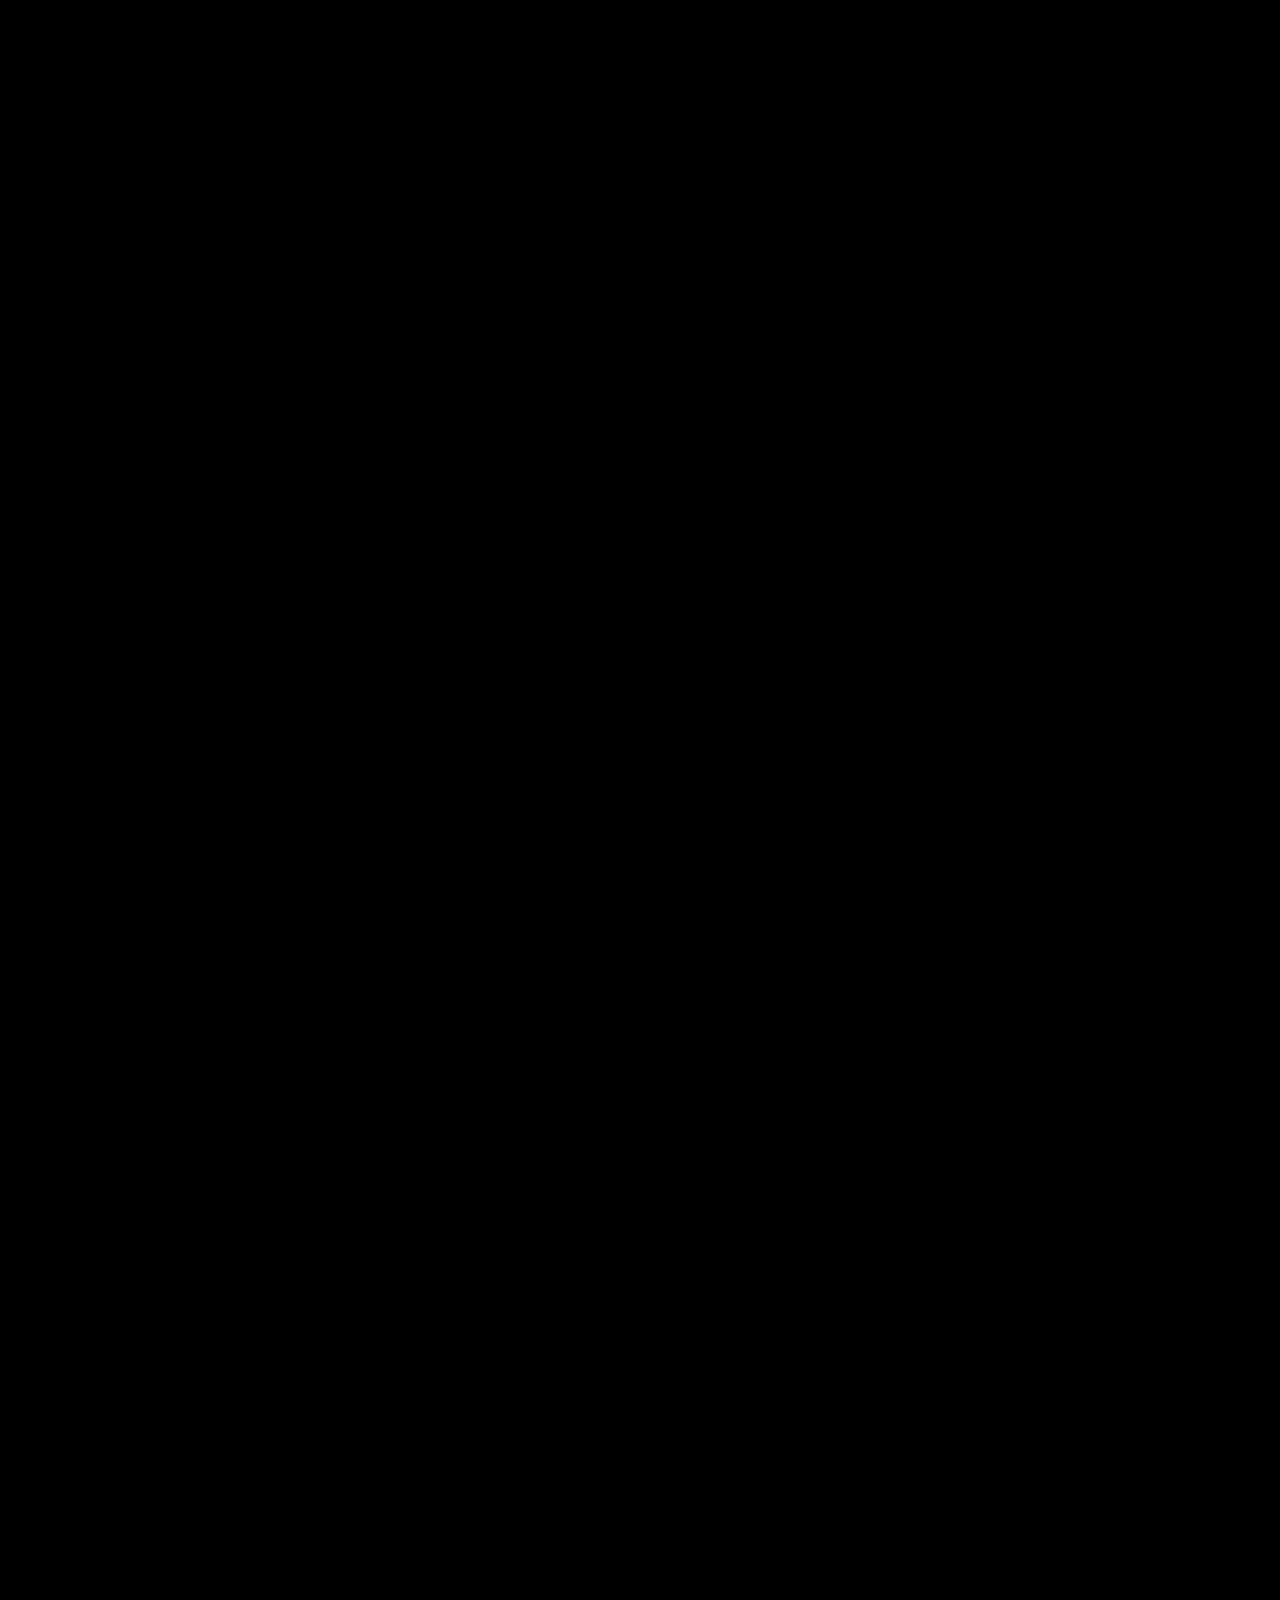
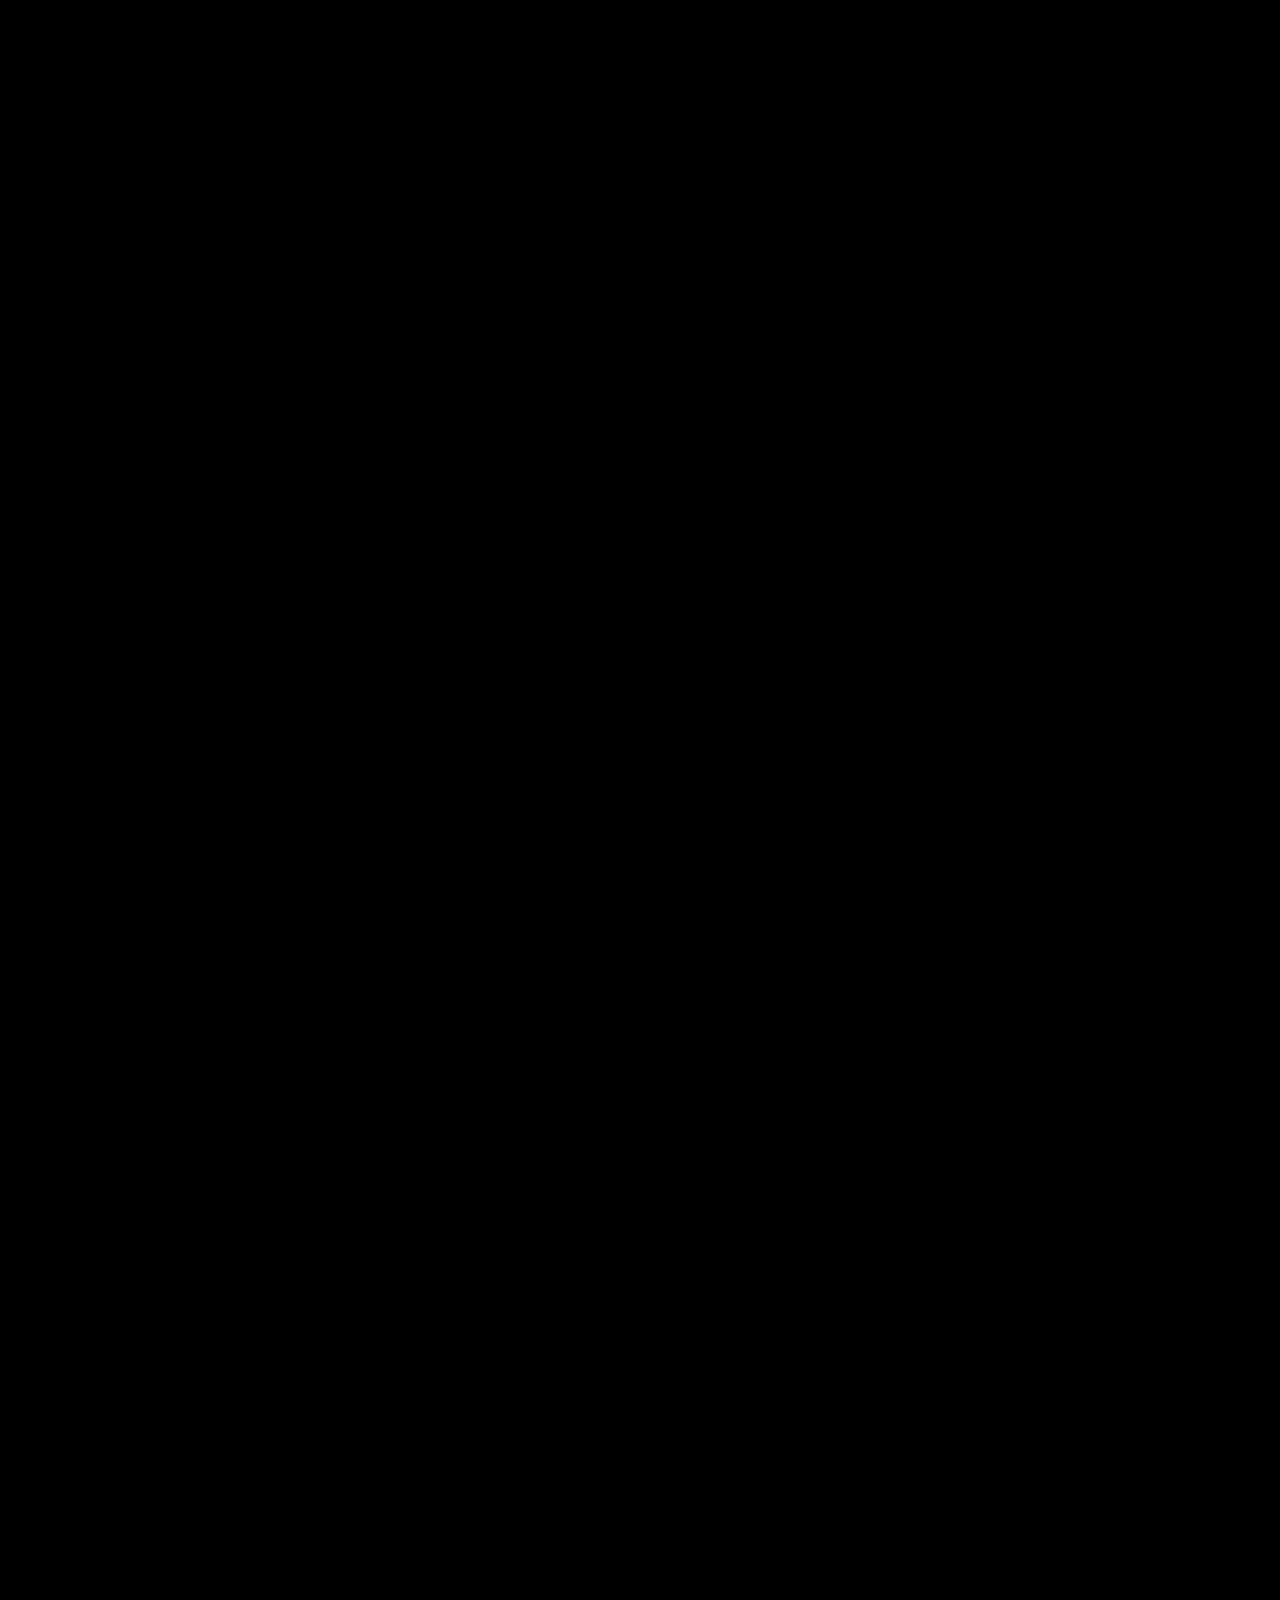
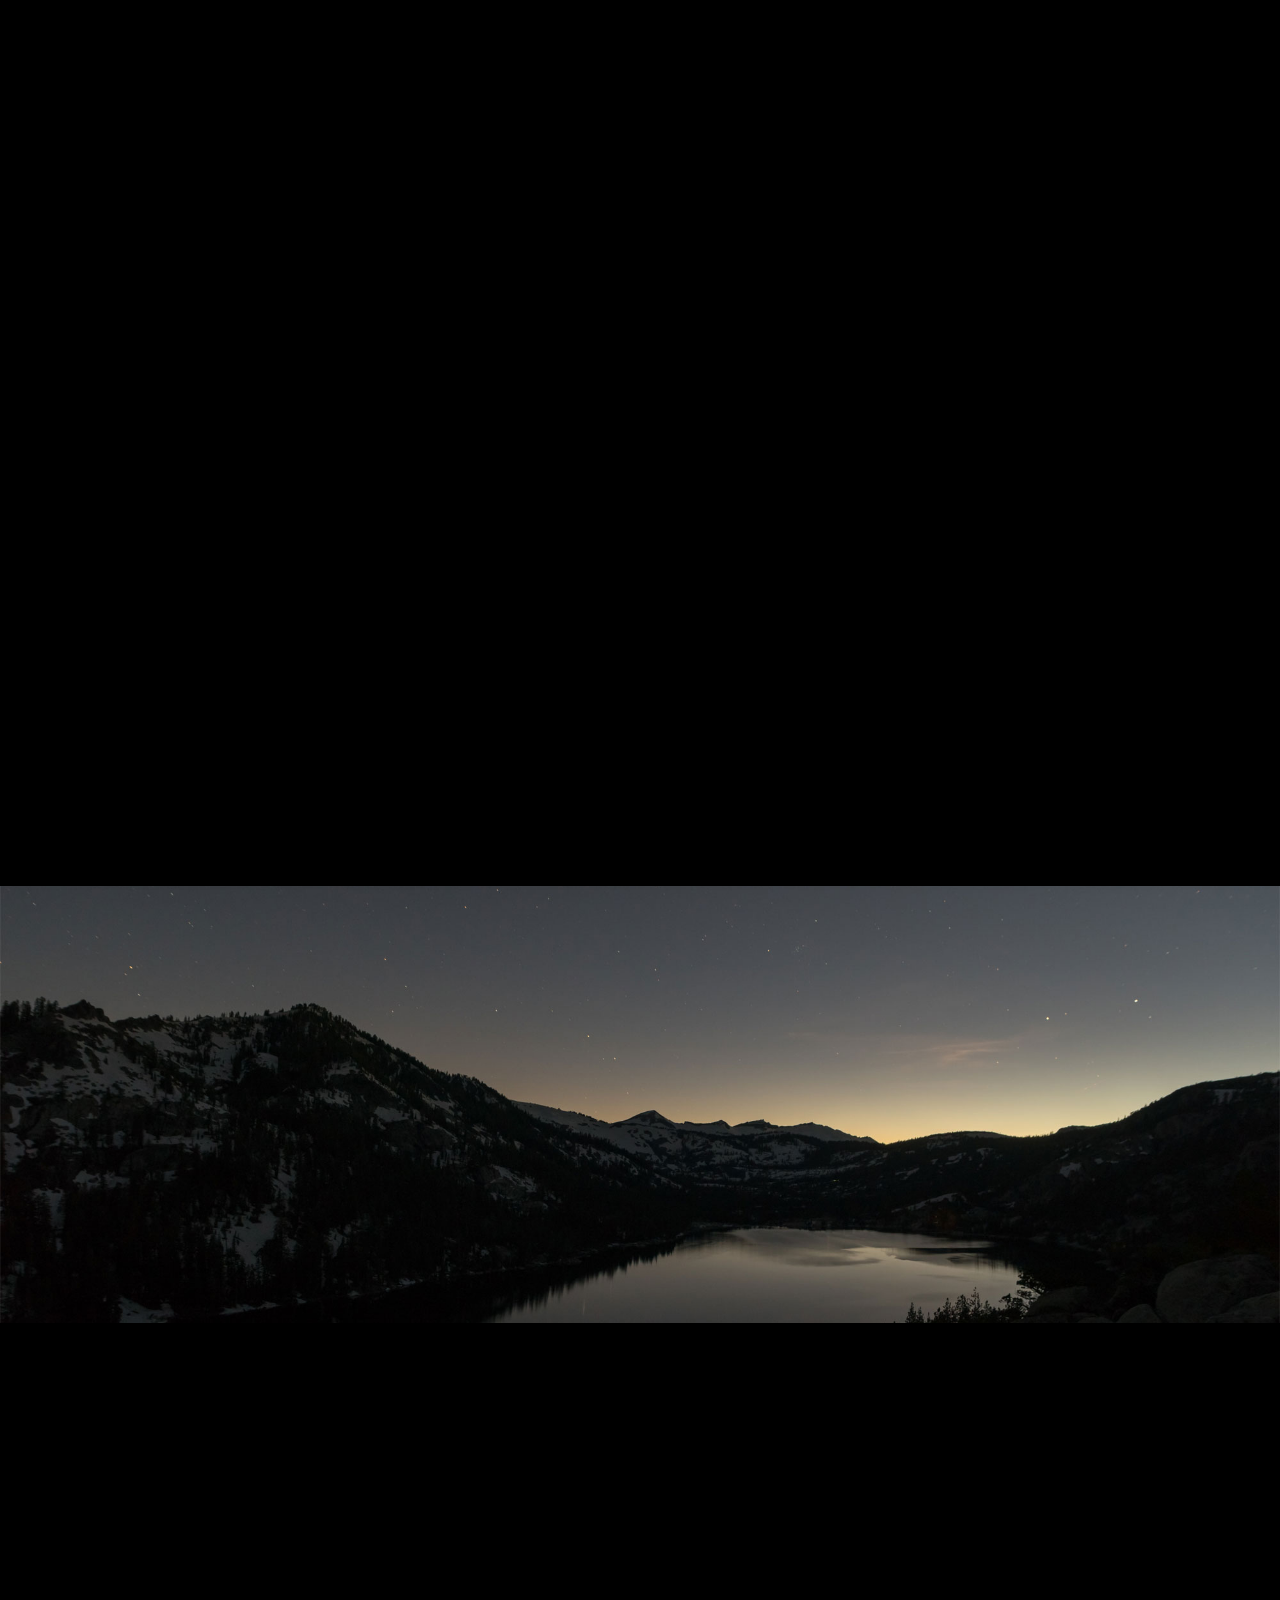
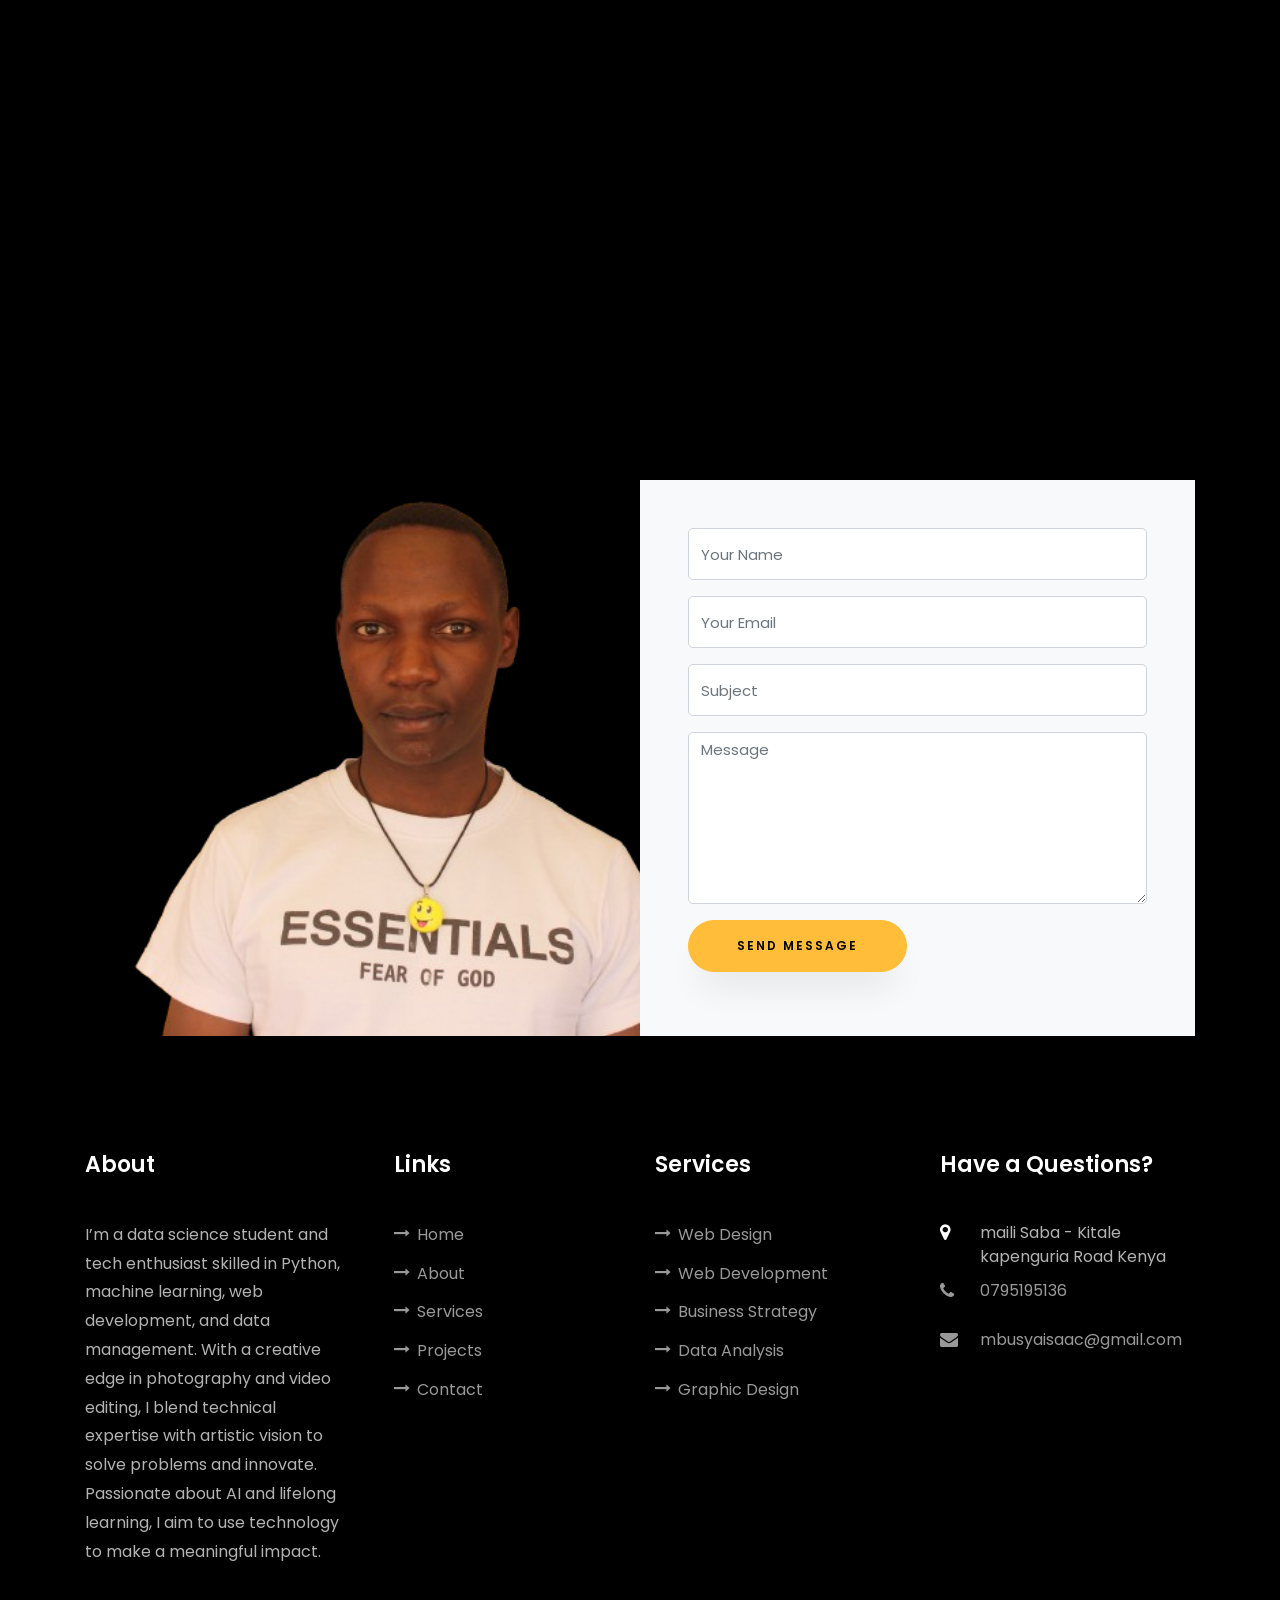
==== commit ed044c77: "minor modifications" ====
--- a/index.html
+++ b/index.html
@@ -1,686 +1,789 @@
 <!DOCTYPE html>
 <html lang="en">
-  <head>
-    <title>Masila Isaac</title>
-    <meta charset="utf-8">
-    <meta name="viewport" content="width=device-width, initial-scale=1, shrink-to-fit=no">
-    
-    <link href="https://fonts.googleapis.com/css?family=Poppins:100,200,300,400,500,600,700,800,900" rel="stylesheet">
-
-    <link rel="stylesheet" href="css/open-iconic-bootstrap.min.css">
-    <link rel="stylesheet" href="css/animate.css">
-    
-    <link rel="stylesheet" href="css/owl.carousel.min.css">
-    <link rel="stylesheet" href="css/owl.theme.default.min.css">
-    <link rel="stylesheet" href="css/magnific-popup.css">
-
-    <link rel="stylesheet" href="css/aos.css">
-
-    <link rel="stylesheet" href="css/ionicons.min.css">
-    
-    <link rel="stylesheet" href="css/flaticon.css">
-    <link rel="stylesheet" href="css/icomoon.css">
-    <link rel="stylesheet" href="css/style.css">
-  </head>
-  <body data-spy="scroll" data-target=".site-navbar-target" data-offset="300">
-	  
-	  
-    <nav class="navbar navbar-expand-lg navbar-dark ftco_navbar ftco-navbar-light site-navbar-target" id="ftco-navbar">
-	    <div class="container">
-	      <a class="navbar-brand" href="index.html">Isaac</a>
-	      <button class="navbar-toggler js-fh5co-nav-toggle fh5co-nav-toggle" type="button" data-toggle="collapse" data-target="#ftco-nav" aria-controls="ftco-nav" aria-expanded="false" aria-label="Toggle navigation">
-	        <span class="oi oi-menu"></span> Menu
-	      </button>
-
-	      <div class="collapse navbar-collapse" id="ftco-nav">
-	        <ul class="navbar-nav nav ml-auto">
-	          <li class="nav-item"><a href="#home-section" class="nav-link"><span>Home</span></a></li>
-	          <li class="nav-item"><a href="#about-section" class="nav-link"><span>About</span></a></li>
-	          <li class="nav-item"><a href="#resume-section" class="nav-link"><span>Resume</span></a></li>
-	          <li class="nav-item"><a href="#services-section" class="nav-link"><span>Services</span></a></li>
-	          <li class="nav-item"><a href="#skills-section" class="nav-link"><span>Skills</span></a></li>
-	          <li class="nav-item"><a href="#projects-section" class="nav-link"><span>Projects</span></a></li>
-	          <li class="nav-item"><a href="#blog-section" class="nav-link"><span>My Blog</span></a></li>
-	          <li class="nav-item"><a href="#contact-section" class="nav-link"><span>Contact</span></a></li>
-	        </ul>
-	      </div>
-	    </div>
-	  </nav>
-	  <section id="home-section" class="hero">
-		  <div class="home-slider  owl-carousel">
-	      <div class="slider-item ">
-	      	<div class="overlay"></div>
-	        <div class="container">
-	          <div class="row d-md-flex no-gutters slider-text align-items-end justify-content-end" data-scrollax-parent="true">
-	          	<div class="one-third js-fullheight order-md-last img" style="background-image:url(images/Mine.JPG);">
-	          		<div class="overlay"></div>
-	          	</div>
-		          <div class="one-forth d-flex  align-items-center ftco-animate" data-scrollax=" properties: { translateY: '70%' }">
-		          	<div class="text">
-		          		<span class="subheading">Hello!</span>
-			            <h1 class="mb-4 mt-3">I'm <span>Masila Isaac</span></h1>
-			            <h2 class="mb-4">A Freelance Web Designer</h2>
-			            <p><a href="#" class="btn btn-primary py-3 px-4">Hire me</a> <a href="#" class="btn btn-white btn-outline-white py-3 px-4">My works</a></p>
-		            </div>
-		          </div>
-	        	</div>
-	        </div>
-	      </div>
-
-	      <div class="slider-item">
-	      	<div class="overlay"></div>
-	        <div class="container">
-	          <div class="row d-flex no-gutters slider-text align-items-end justify-content-end" data-scrollax-parent="true">
-	          	<div class="one-third js-fullheight order-md-last img" style="background-image:url(images/Mine.JPG);">
-	          		<div class="overlay"></div>
-	          	</div>
-		          <div class="one-forth d-flex align-items-center ftco-animate" data-scrollax=" properties: { translateY: '70%' }">
-		          	<div class="text">
-		          		<span class="subheading">Hello!</span>
-			            <h1 class="mb-4 mt-3">I'm a <span>Programer and web designer</span> based in Kenya</h1>
-			            <p><a href="#" class="btn btn-primary py-3 px-4">Hire me</a> <a href="#" class="btn btn-white btn-outline-white py-3 px-4">My works</a></p>
-		            </div>
-		          </div>
-	        	</div>
-	        </div>
-	      </div>
-	    </div>
-    </section>
-
-    <section class="ftco-about img ftco-section ftco-no-pb" id="about-section">
-    	<div class="container">
-    		<div class="row d-flex">
-    			<div class="col-md-6 col-lg-5 d-flex">
-    				<div class="img-about img d-flex align-items-stretch">
-    					<div class="overlay"></div>
-	    				<div class="img d-flex align-self-stretch align-items-center" style="background-image:url(images/Mine.JPG);">
-	    				</div>
-    				</div>
-    			</div>
-    			<div class="col-md-6 col-lg-7 pl-lg-5 pb-5">
-    				<div class="row justify-content-start pb-3">
-		          <div class="col-md-12 heading-section ftco-animate">
-		          	<h1 class="big">About</h1>
-		            <h2 class="mb-4">About Me</h2>
-		            <p>I am a very inspired young man vengeing into tech world - my hearts desire .</p>
-		            <ul class="about-info mt-4 px-md-0 px-2">
-		            	<li class="d-flex"><span>Name:</span> <span>Masila Isaac></li>
-		            	<li class="d-flex"><span>Date of birth:</span> <span>January 26, 2006</span></li>
-		            	<li class="d-flex"><span>Address:</span> <span>33VG+44 Kitale</span></li>
-		            	<li class="d-flex"><span>Zip code:</span> <span>33VG+44 </span></li>
-		            	<li class="d-flex"><span>Email:</span> <span>Masilaisaacmim@gmail.com</span></li>
-		            	<li class="d-flex"><span>Phone: </span> <span>0112785746</span></li>
-		            </ul>
-		          </div>
-		        </div>
-	          <div class="counter-wrap ftco-animate d-flex mt-md-3">
-              <div class="text">
-              	<p class="mb-4">
-	                <span class="number" data-number="6">0</span>
-	                <span>Project complete</span>
-                </p>
-                <p><a href="https://docs.google.com/document/d/1dMQg1EPiO5YZ6i7Aci_ehQgbpFVC5A4de8gTsGFaGm4/edit?usp=sharing" target="_blank" class="btn btn-primary py-3 px-3">Download CV</a></p>
-              </div>
-	          </div>
-	        </div>
-        </div>
-    	</div>
-    </section>
-
-    <section class="ftco-section ftco-no-pb" id="resume-section">
-    	<div class="container">
-    		<div class="row justify-content-center pb-5">
-          <div class="col-md-10 heading-section text-center ftco-animate">
-          	<h1 class="big big-2">Resume</h1>
-            <h2 class="mb-4">Resume</h2>
-            <p>I am a skilled programmer with expertise in various languages and technologies. I am detail-oriented, analytical, and have a problem-solving mindset. I collaborate effectively with teams and am passionate about staying updated on industry trends to deliver high-quality software solutions efficiently.</p>
-          </div>
-        </div>
-    		<div class="row">
-    			<div class="col-md-6">
-    				<div class="resume-wrap ftco-animate">
-    					<span class="date">2011-2019</span>
-    					<h2>Kenya Certificate of Primary education </h2>
-    					<span class="position">Valley - view Academy</span>
-    					<p class="mt-4">Attained a top score in the Kenya Certificate of Primary Education (KCPE) exam.</p>
-    				</div>
-    				<div class="resume-wrap ftco-animate">
-    					<span class="date">2024-2024</span>
-    					<h2>Certificate in Computer Programming and Website Development</h2>
-    					<span class="position">Tunapanda Institute</span>
-    					<p class="mt-4">Tunapanda Institute in Kibra provides marginalized youth in the community with access to quality education, vocational training, and life skills development, empowering them to create a better future for themselves and their communities.</p>
-    				</div>
-    			</div>
-
-    			<div class="col-md-6">
-    				<div class="resume-wrap ftco-animate">
-    					<span class="date">2019-2023</span>
-    					<h2>kenya Certificate of secondary Education</h2>
-    					<span class="position">St. Ptrick's Secondary School - Makunga</span>
-    					<p class="mt-4">Obtained a relatively outstanding results in the Kenya Certificate of Secondary Education (KCSE) exam. This is where i started my computer exploration trail.</p>
-    				</div>
-    				<div class="resume-wrap ftco-animate">
-    					<span class="date">2019 - date</span>
-    					<h2>Computer programmer and private tutor</h2>
-    					<span class="position">Gateway Digital Solutions</span>
-    					<p class="mt-4">During my time as a personal trainer at Gateway Digital Solution, I gained experience creating personalized fitness programs for clients based on their goals and needs. I honed communication skills by explaining and demonstrating exercises, providing guidance, and motivating clients to stay on track.
-							I developed strong assessment abilities to monitor progress, make necessary program adjustments, and ensure clients see results. Building rapport and establishing trust with clients was crucial in creating a positive and supportive fitness environment, where clients felt empowered to achieve their fitness goals.</p>
-    				</div>    				
-    			</div>
-    		</div>
-    		<div class="row justify-content-center mt-5">
-    			<div class="col-md-6 text-center ftco-animate">
-    				<p><a href="https://docs.google.com/document/d/1dMQg1EPiO5YZ6i7Aci_ehQgbpFVC5A4de8gTsGFaGm4/edit?usp=sharing" target="_blank" " class="btn btn-primary py-4 px-5">Download CV</a></p>
-    			</div>
-    		</div>
-    	</div>
-    </section>
-
-    <section class="ftco-section" id="services-section">
-    	<div class="container">
-    		<div class="row justify-content-center py-5 mt-5">
-          <div class="col-md-12 heading-section text-center ftco-animate">
-          	<h1 class="big big-2">Services</h1>
-            <h2 class="mb-4">Services</h2>
-            <p>PLANING</p>
-          </div>
-        </div>
-    		<div class="row">
-					<div class="col-md-4 text-center d-flex ftco-animate">
-						<a href="#" class="services-1">
-							<span class="icon">
-								<i class="flaticon-analysis"></i>
-							</span>
-							<div class="desc">
-								<h3 class="mb-5">Web Design</h3>
-							</div>
+
+<head>
+	<title>Masila Isaac</title>
+	<meta charset="utf-8">
+	<meta name="viewport" content="width=device-width, initial-scale=1, shrink-to-fit=no">
+
+	<link href="https://fonts.googleapis.com/css?family=Poppins:100,200,300,400,500,600,700,800,900" rel="stylesheet">
+
+	<link rel="stylesheet" href="css/open-iconic-bootstrap.min.css">
+	<link rel="stylesheet" href="css/animate.css">
+
+	<link rel="stylesheet" href="css/owl.carousel.min.css">
+	<link rel="stylesheet" href="css/owl.theme.default.min.css">
+	<link rel="stylesheet" href="css/magnific-popup.css">
+
+	<link rel="stylesheet" href="css/aos.css">
+
+	<link rel="stylesheet" href="css/ionicons.min.css">
+
+	<link rel="stylesheet" href="css/flaticon.css">
+	<link rel="stylesheet" href="css/icomoon.css">
+	<link rel="stylesheet" href="css/style.css">
+</head>
+
+<body data-spy="scroll" data-target=".site-navbar-target" data-offset="300">
+
+
+	<nav class="navbar navbar-expand-lg navbar-dark ftco_navbar ftco-navbar-light site-navbar-target" id="ftco-navbar">
+		<div class="container">
+			<a class="navbar-brand" href="index.html">Isaac</a>
+			<button class="navbar-toggler js-fh5co-nav-toggle fh5co-nav-toggle" type="button" data-toggle="collapse"
+				data-target="#ftco-nav" aria-controls="ftco-nav" aria-expanded="false" aria-label="Toggle navigation">
+				<span class="oi oi-menu"></span> Menu
+			</button>
+
+			<div class="collapse navbar-collapse" id="ftco-nav">
+				<ul class="navbar-nav nav ml-auto">
+					<li class="nav-item"><a href="#home-section" class="nav-link"><span>Home</span></a></li>
+					<li class="nav-item"><a href="#about-section" class="nav-link"><span>About</span></a></li>
+					<li class="nav-item"><a href="#resume-section" class="nav-link"><span>Resume</span></a></li>
+					<li class="nav-item"><a href="#services-section" class="nav-link"><span>Services</span></a></li>
+					<li class="nav-item"><a href="#skills-section" class="nav-link"><span>Skills</span></a></li>
+					<li class="nav-item"><a href="#projects-section" class="nav-link"><span>Projects</span></a></li>
+					<li class="nav-item"><a href="#blog-section" class="nav-link"><span>My Blog</span></a></li>
+					<li class="nav-item"><a href="#contact-section" class="nav-link"><span>Contact</span></a></li>
+				</ul>
+			</div>
+		</div>
+	</nav>
+	<section id="home-section" class="hero">
+		<div class="home-slider  owl-carousel">
+			<div class="slider-item ">
+				<div class="overlay"></div>
+				<div class="container">
+					<div class="row d-md-flex no-gutters slider-text align-items-end justify-content-end"
+						data-scrollax-parent="true">
+						<div class="one-third js-fullheight order-md-last img"
+							style="background-image:url(images/Mine.JPG);">
+							<div class="overlay"></div>
+						</div>
+						<div class="one-forth d-flex  align-items-center ftco-animate"
+							data-scrollax=" properties: { translateY: '70%' }">
+							<div class="text">
+								<span class="subheading">Hello!</span>
+								<h1 class="mb-4 mt-3">I'm <span>Masila Isaac</span></h1>
+								<h2 class="mb-4">A Freelance Web Designer</h2>
+								<p><a href="#" class="btn btn-primary py-3 px-4">Hire me</a> <a href="#"
+										class="btn btn-white btn-outline-white py-3 px-4">My works</a></p>
+							</div>
+						</div>
+					</div>
+				</div>
+			</div>
+
+			<div class="slider-item">
+				<div class="overlay"></div>
+				<div class="container">
+					<div class="row d-flex no-gutters slider-text align-items-end justify-content-end"
+						data-scrollax-parent="true">
+						<div class="one-third js-fullheight order-md-last img"
+							style="background-image:url(images/Mine.JPG);">
+							<div class="overlay"></div>
+						</div>
+						<div class="one-forth d-flex align-items-center ftco-animate"
+							data-scrollax=" properties: { translateY: '70%' }">
+							<div class="text">
+								<span class="subheading">Hello!</span>
+								<h1 class="mb-4 mt-3">A <span>Web Developer and Designer</span> based in Kenya</h1>
+								<p><a href="#" class="btn btn-primary py-3 px-4">Hire me</a> <a href="#"
+										class="btn btn-white btn-outline-white py-3 px-4">My works</a></p>
+							</div>
+						</div>
+					</div>
+				</div>
+			</div>
+
+			<div class="slider-item">
+				<div class="overlay"></div>
+				<div class="container">
+					<div class="row d-flex no-gutters slider-text align-items-end justify-content-end"
+						data-scrollax-parent="true">
+						<div class="one-third js-fullheight order-md-last img"
+							style="background-image:url(images/Mine.JPG);">
+							<div class="overlay"></div>
+						</div>
+						<div class="one-forth d-flex align-items-center ftco-animate"
+							data-scrollax=" properties: { translateY: '70%' }">
+							<div class="text">
+								<span class="subheading">Hello!</span>
+								<h1 class="mb-4 mt-3">A </h1><span>Data Scientist</span> based in Kenya
+								</h1>
+								<p><a href="#" class="btn btn-primary py-3 px-4">Hire me</a> <a href="#"
+										class="btn btn-white btn-outline-white py-3 px-4">My works</a></p>
+							</div>
+						</div>
+					</div>
+				</div>
+			</div>
+
+			<div class="slider-item">
+				<div class="overlay"></div>
+				<div class="container">
+					<div class="row d-flex no-gutters slider-text align-items-end justify-content-end"
+						data-scrollax-parent="true">
+						<div class="one-third js-fullheight order-md-last img"
+							style="background-image:url(images/Mine.JPG);">
+							<div class="overlay"></div>
+						</div>
+						<div class="one-forth d-flex align-items-center ftco-animate"
+							data-scrollax=" properties: { translateY: '70%' }">
+							<div class="text">
+								<span class="subheading">Hello!</span>
+								<h1 class="mb-4 mt-3">An <span>App developer</span> based in Kenya
+								</h1>
+								<p><a href="#" class="btn btn-primary py-3 px-4">Hire me</a> <a href="#"
+										class="btn btn-white btn-outline-white py-3 px-4">My works</a></p>
+							</div>
+						</div>
+					</div>
+				</div>
+			</div>
+		</div>
+	</section>
+
+	<section class="ftco-about img ftco-section ftco-no-pb" id="about-section">
+		<div class="container">
+			<div class="row d-flex">
+				<div class="col-md-6 col-lg-5 d-flex">
+					<div class="img-about img d-flex align-items-stretch">
+						<div class="overlay"></div>
+						<div class="img d-flex align-self-stretch align-items-center"
+							style="background-image:url(images/Mine.JPG);">
+						</div>
+					</div>
+				</div>
+				<div class="col-md-6 col-lg-7 pl-lg-5 pb-5">
+					<div class="row justify-content-start pb-3">
+						<div class="col-md-12 heading-section ftco-animate">
+							<h1 class="big">About</h1>
+							<h2 class="mb-4">About Me</h2>
+							<p>I’m a data science student and tech enthusiast skilled in Python, machine learning, web development, and data management. With a creative edge in photography and video editing, I blend technical expertise with artistic vision to solve problems and innovate. Passionate about AI and lifelong learning, I aim to use technology to make a meaningful impact.</p>  
+							<ul class="about-info mt-4 px-md-0 px-2">
+								<li class="d-flex"><span>Name:</span> <span>Isaac Mbusya Masila</li>
+								<li class="d-flex"><span>Date of birth:</span> <span>January 26, 2006</span></li>
+								<li class="d-flex"><span>Address:</span> <span>33VG+44 Kitale</span></li>
+								<li class="d-flex"><span>Zip code:</span> <span>33VG+44 </span></li>
+								<li class="d-flex"><span>Email:</span> <span>mbusyaisaac@gmail.com</span></li>
+								<li class="d-flex"><span>Phone: </span> <span>0795195136</span></li>
+							</ul>
+						</div>
+					</div>
+					<div class="counter-wrap ftco-animate d-flex mt-md-3">
+						<div class="text">
+							<p class="mb-4">
+								<span class="number" data-number="6">0</span>
+								<span>Project complete</span>
+							</p>
+							<p><a href="https://docs.google.com/document/d/1dMQg1EPiO5YZ6i7Aci_ehQgbpFVC5A4de8gTsGFaGm4/edit?usp=sharing"
+									target="_blank" class="btn btn-primary py-3 px-3">Download CV</a></p>
+						</div>
+					</div>
+				</div>
+			</div>
+		</div>
+	</section>
+
+	<section class="ftco-section ftco-no-pb" id="resume-section">
+		<div class="container">
+			<div class="row justify-content-center pb-5">
+				<div class="col-md-10 heading-section text-center ftco-animate">
+					<h1 class="big big-2">Resume</h1>
+					<h2 class="mb-4">Resume</h2>
+					<p>I am a skilled programmer with expertise in various languages and technologies. I am
+						detail-oriented, analytical, and have a problem-solving mindset. I collaborate effectively with
+						teams and am passionate about staying updated on industry trends to deliver high-quality
+						software solutions efficiently.</p>
+				</div>
+			</div>
+			<div class="row">
+				<div class="col-md-6">
+					<div class="resume-wrap ftco-animate">
+						<span class="date">2011-2019</span>
+						<h2>Kenya Certificate of Primary education </h2>
+						<span class="position">Valley - view Academy</span>
+						<p class="mt-4">Attained a top score in the Kenya Certificate of Primary Education (KCPE) exam.
+						</p>
+					</div>
+					<div class="resume-wrap ftco-animate">
+						<span class="date">2024-2024</span>
+						<h2>Certificate in Computer Programming and Website Development</h2>
+						<span class="position">Tunapanda Institute</span>
+						<p class="mt-4">Tunapanda Institute in Kibra provides marginalized youth in the community with
+							access to quality education, vocational training, and life skills development, empowering
+							them to create a better future for themselves and their communities.</p>
+					</div>
+				</div>
+
+				<div class="col-md-6">
+					<div class="resume-wrap ftco-animate">
+						<span class="date">2019-2023</span>
+						<h2>kenya Certificate of secondary Education</h2>
+						<span class="position">St. Patrick's Secondary School - Makunga</span>
+						<p class="mt-4">Obtained a relatively outstanding results in the Kenya Certificate of Secondary
+							Education (KCSE) exam. This is where i started my computer exploration trail.</p>
+					</div>
+					<div class="resume-wrap ftco-animate">
+						<span class="date">2019 - 2024</span>
+						<h2>Part time Computer programmer and private tutor</h2>
+						<span class="position">Gateway Digital Solutions</span>
+						<p class="mt-4">During my time as a personal trainer at Gateway Digital Solution, I gained
+							experience creating personalized fitness programs for clients based on their goals and
+							needs. I honed communication skills by explaining and demonstrating exercises, providing
+							guidance, and motivating clients to stay on track.
+							I developed strong assessment abilities to monitor progress, make necessary program
+							adjustments, and ensure clients see results. Building rapport and establishing trust with
+							clients was crucial in creating a positive and supportive fitness environment, where clients
+							felt empowered to achieve their fitness goals.</p>
+					</div>
+				</div>
+			</div>
+			<div class="row justify-content-center mt-5">
+				<div class="col-md-6 text-center ftco-animate">
+					<p><a href="https://docs.google.com/document/d/1dMQg1EPiO5YZ6i7Aci_ehQgbpFVC5A4de8gTsGFaGm4/edit?usp=sharing"
+							target="_blank" " class=" btn btn-primary py-4 px-5">Download CV</a></p>
+				</div>
+			</div>
+		</div>
+	</section>
+
+	<section class="ftco-section" id="services-section">
+		<div class="container">
+			<div class="row justify-content-center py-5 mt-5">
+				<div class="col-md-12 heading-section text-center ftco-animate">
+					<h1 class="big big-2">Services</h1>
+					<h2 class="mb-4">Services</h2>
+					<p>I offer services in accordance to my clients reach of expectation and beyond if need be</p>
+				</div>
+			</div>
+			<div class="row">
+				<div class="col-md-4 text-center d-flex ftco-animate">
+					<a href="#" class="services-1">
+						<span class="icon">
+							<i class="flaticon-analysis"></i>
+						</span>
+						<div class="desc">
+							<h3 class="mb-5">Web Developments</h3>
+						</div>
+					</a>
+				</div>
+				<div class="col-md-4 text-center d-flex ftco-animate">
+					<a href="#" class="services-1">
+						<span class="icon">
+							<i class="flaticon-flasks"></i>
+						</span>
+						<div class="desc">
+							<h3 class="mb-5">Web Developer</h3>
+						</div>
+					</a>
+				</div>
+				<div class="col-md-4 text-center d-flex ftco-animate">
+					<a href="#" class="services-1">
+						<span class="icon">
+							<i class="flaticon-ideas"></i>
+						</span>
+						<div class="desc">
+							<h3 class="mb-5">App Develepoment</h3>
+						</div>
+					</a>
+				</div>
+
+				<div class="col-md-4 text-center d-flex ftco-animate">
+					<a href="#" class="services-1">
+						<span class="icon">
+							<i class="flaticon-analysis"></i>
+						</span>
+						<div class="desc">
+							<h3 class="mb-5">Python developer</h3>
+						</div>
+					</a>
+				</div>
+				<div class="col-md-4 text-center d-flex ftco-animate">
+					<a href="#" class="services-1">
+						<span class="icon">
+							<i class="flaticon-flasks"></i>
+						</span>
+						<div class="desc">
+							<h3 class="mb-5">Data cleaning</h3>
+						</div>
+					</a>
+				</div>
+				<div class="col-md-4 text-center d-flex ftco-animate">
+					<a href="#" class="services-1">
+						<span class="icon">
+							<i class="flaticon-ideas"></i>
+						</span>
+						<div class="desc">
+							<h3 class="mb-5">Data Visualization</h3>
+						</div>
+					</a>
+				</div>
+			</div>
+		</div>
+	</section>
+
+
+	<section class="ftco-section" id="skills-section">
+		<div class="container">
+			<div class="row justify-content-center pb-5">
+				<div class="col-md-12 heading-section text-center ftco-animate">
+					<h1 class="big big-2">Skills</h1>
+					<h2 class="mb-4">My Skills</h2>
+					<p>I have aquiured vast sills all across the technology room making me very flexible in the filed as
+						per say.</p>
+				</div>
+			</div>
+			<div class="row">
+				<div class="col-md-6 animate-box">
+					<div class="progress-wrap ftco-animate">
+						<h3>HTML</h3>
+						<div class="progress">
+							<div class="progress-bar color-1" role="progressbar" aria-valuenow="90" aria-valuemin="0"
+								aria-valuemax="100" style="width:90%">
+								<span>90%</span>
+							</div>
+						</div>
+					</div>
+				</div>
+				<div class="col-md-6 animate-box">
+					<div class="progress-wrap ftco-animate">
+						<h3>CSS</h3>
+						<div class="progress">
+							<div class="progress-bar color-2" role="progressbar" aria-valuenow="90" aria-valuemin="0"
+								aria-valuemax="100" style="width:90%">
+								<span>90%</span>
+							</div>
+						</div>
+					</div>
+				</div>
+				<div class="col-md-6 animate-box">
+					<div class="progress-wrap ftco-animate">
+						<h3>DART</h3>
+						<div class="progress">
+							<div class="progress-bar color-3" role="progressbar" aria-valuenow="90" aria-valuemin="0"
+								aria-valuemax="100" style="width:90%">
+								<span>90%</span>
+							</div>
+						</div>
+					</div>
+				</div>
+				<div class="col-md-6 animate-box">
+					<div class="progress-wrap ftco-animate">
+						<h3>PYTHON</h3>
+						<div class="progress">
+							<div class="progress-bar color-4" role="progressbar" aria-valuenow="95" aria-valuemin="0"
+								aria-valuemax="100" style="width:95%">
+								<span>95%</span>
+							</div>
+						</div>
+					</div>
+				</div>
+				<div class="col-md-6 animate-box">
+					<div class="progress-wrap ftco-animate">
+						<h3>Flutter</h3>
+						<div class="progress">
+							<div class="progress-bar color-4" role="progressbar" aria-valuenow="80" aria-valuemin="0"
+								aria-valuemax="100" style="width:80%">
+								<span>80%</span>
+							</div>
+						</div>
+					</div>
+				</div>
+				<div class="col-md-6 animate-box">
+					<div class="progress-wrap ftco-animate">
+						<h3>SQL DATABASE</h3>
+						<div class="progress">
+							<div class="progress-bar color-5" role="progressbar" aria-valuenow="90" aria-valuemin="0"
+								aria-valuemax="100" style="width:90%">
+								<span>90%</span>
+							</div>
+						</div>
+					</div>
+				</div>
+				<div class="col-md-6 animate-box">
+					<div class="progress-wrap ftco-animate">
+						<h3>VIDEO EDITING</h3>
+						<div class="progress">
+							<div class="progress-bar color-6" role="progressbar" aria-valuenow="70" aria-valuemin="0"
+								aria-valuemax="100" style="width:70%">
+								<span>70%</span>
+							</div>
+						</div>
+					</div>
+				</div>
+			</div>
+		</div>
+	</section>
+
+
+	<section class="ftco-section ftco-project" id="projects-section">
+		<div class="container">
+			<div class="row justify-content-center pb-5">
+				<div class="col-md-12 heading-section text-center ftco-animate">
+					<h1 class="big big-2">Projects</h1>
+					<h2 class="mb-4">My Projects</h2>
+					<p>PLANING</p>
+				</div>
+			</div>
+			<div class="row">
+				<div class="col-md-4">
+					<div class="project img ftco-animate d-flex justify-content-center align-items-center"
+						style="background-image: url(images/project-4.jpg);">
+						<div class="overlay"></div>
+						<div class="text text-center p-4">
+							<h3><a href="#">Branding &amp; Illustration Design</a></h3>
+							<span>Web Design</span>
+						</div>
+					</div>
+				</div>
+				<div class="col-md-8">
+					<div class="project img ftco-animate d-flex justify-content-center align-items-center"
+						style="background-image: url(images/project-5.jpg);">
+						<div class="overlay"></div>
+						<div class="text text-center p-4">
+							<h3><a href="#">Branding &amp; Illustration Design</a></h3>
+							<span>Web Design</span>
+						</div>
+					</div>
+				</div>
+
+				<div class="col-md-8">
+					<div class="project img ftco-animate d-flex justify-content-center align-items-center"
+						style="background-image: url(images/project-1.jpg);">
+						<div class="overlay"></div>
+						<div class="text text-center p-4">
+							<h3><a href="#">Branding &amp; Illustration Design</a></h3>
+							<span>Web Design</span>
+						</div>
+					</div>
+
+					<div class="project img ftco-animate d-flex justify-content-center align-items-center"
+						style="background-image: url(images/project-6.jpg);">
+						<div class="overlay"></div>
+						<div class="text text-center p-4">
+							<h3><a href="#">Branding &amp; Illustration Design</a></h3>
+							<span>Web Design</span>
+						</div>
+					</div>
+				</div>
+				<div class="col-md-4">
+					<div class="row">
+						<div class="col-md-12">
+							<div class="project img ftco-animate d-flex justify-content-center align-items-center"
+								style="background-image: url(images/project-2.jpg);">
+								<div class="overlay"></div>
+								<div class="text text-center p-4">
+									<h3><a href="#">Branding &amp; Illustration Design</a></h3>
+									<span>Web Design</span>
+								</div>
+							</div>
+						</div>
+						<div class="col-md-12">
+							<div class="project img ftco-animate d-flex justify-content-center align-items-center"
+								style="background-image: url(images/project-3.jpg);">
+								<div class="overlay"></div>
+								<div class="text text-center p-4">
+									<h3><a href="#">Branding &amp; Illustration Design</a></h3>
+									<span>Web Design</span>
+								</div>
+							</div>
+						</div>
+					</div>
+				</div>
+			</div>
+		</div>
+	</section>
+
+
+	<section class="ftco-section" id="blog-section">
+		<div class="container">
+			<div class="row justify-content-center mb-5 pb-5">
+				<div class="col-md-7 heading-section text-center ftco-animate">
+					<h1 class="big big-2">Blog</h1>
+					<h2 class="mb-4">My Blog</h2>
+					<p>PLANING</p>
+				</div>
+			</div>
+			<div class="row d-flex">
+				<div class="col-md-4 d-flex ftco-animate">
+					<div class="blog-entry justify-content-end">
+						<a href="single.html" class="block-20" style="background-image: url('images/image_1.jpg');">
 						</a>
-					</div>
-					<div class="col-md-4 text-center d-flex ftco-animate">
-						<a href="#" class="services-1">
-							<span class="icon">
-								<i class="flaticon-flasks"></i>
-							</span>
-							<div class="desc">
-								<h3 class="mb-5">Phtography</h3>
-							</div>
+						<div class="text mt-3 float-right d-block">
+							<div class="d-flex align-items-center mb-3 meta">
+								<p class="mb-0">
+									<span class="mr-2">March 01 2024</span>
+									<a href="#" class="mr-2">Admin</a>
+									<a href="#" class="meta-chat"><span class="icon-chat"></span> 3</a>
+								</p>
+							</div>
+							<h3 class="heading"><a href="single.html">Why Lead Generation is Key for Business Growth</a>
+							</h3>
+							<p>PLANING</p>
+						</div>
+					</div>
+				</div>
+				<div class="col-md-4 d-flex ftco-animate">
+					<div class="blog-entry justify-content-end">
+						<a href="single.html" class="block-20" style="background-image: url('images/image_2.jpg');">
 						</a>
-					</div>
-					<div class="col-md-4 text-center d-flex ftco-animate">
-						<a href="#" class="services-1">
-							<span class="icon">
-								<i class="flaticon-ideas"></i>
-							</span>
-							<div class="desc">
-								<h3 class="mb-5">Web Developer</h3>
-							</div>
+						<div class="text mt-3 float-right d-block">
+							<div class="d-flex align-items-center mb-3 meta">
+								<p class="mb-0">
+									<span class="mr-2">March 01 2024</span>
+									<a href="#" class="mr-2">Admin</a>
+									<a href="#" class="meta-chat"><span class="icon-chat"></span> 3</a>
+								</p>
+							</div>
+							<h3 class="heading"><a href="single.html">Why Lead Generation is Key for Business Growth</a>
+							</h3>
+							<p>PLANING</p>
+						</div>
+					</div>
+				</div>
+				<div class="col-md-4 d-flex ftco-animate">
+					<div class="blog-entry">
+						<a href="single.html" class="block-20" style="background-image: url('images/image_3.jpg');">
 						</a>
-					</div>
-
-					<div class="col-md-4 text-center d-flex ftco-animate">
-						<a href="#" class="services-1">
-							<span class="icon">
-								<i class="flaticon-analysis"></i>
-							</span>
-							<div class="desc">
-								<h3 class="mb-5">App Developing</h3>
-							</div>
-						</a>
-					</div>
-					<div class="col-md-4 text-center d-flex ftco-animate">
-						<a href="#" class="services-1">
-							<span class="icon">
-								<i class="flaticon-flasks"></i>
-							</span>
-							<div class="desc">
-								<h3 class="mb-5">Branding</h3>
-							</div>
-						</a>
-					</div>
-					<div class="col-md-4 text-center d-flex ftco-animate">
-						<a href="#" class="services-1">
-							<span class="icon">
-								<i class="flaticon-ideas"></i>
-							</span>
-							<div class="desc">
-								<h3 class="mb-5">Product Strategy</h3>
-							</div>
-						</a>
-					</div>
-				</div>
-    	</div>
-    </section>
-
-		
-		<section class="ftco-section" id="skills-section">
-			<div class="container">
-				<div class="row justify-content-center pb-5">
-          <div class="col-md-12 heading-section text-center ftco-animate">
-          	<h1 class="big big-2">Skills</h1>
-            <h2 class="mb-4">My Skills</h2>
-            <p>PLANING</p>
-          </div>
-        </div>
-				<div class="row">
-					<div class="col-md-6 animate-box">
-						<div class="progress-wrap ftco-animate">
-							<h3>Photoshop</h3>
-							<div class="progress">
-							 	<div class="progress-bar color-1" role="progressbar" aria-valuenow="90"
-							  	aria-valuemin="0" aria-valuemax="100" style="width:90%">
-							    <span>20%</span>
-							  	</div>
-							</div>
-						</div>
-					</div>
-					<div class="col-md-6 animate-box">
-						<div class="progress-wrap ftco-animate">
-							<h3>jQuery</h3>
-							<div class="progress">
-							 	<div class="progress-bar color-2" role="progressbar" aria-valuenow="85"
-							  	aria-valuemin="0" aria-valuemax="100" style="width:85%">
-							    <span>85%</span>
-							  	</div>
-							</div>
-						</div>
-					</div>
-					<div class="col-md-6 animate-box">
-						<div class="progress-wrap ftco-animate">
-							<h3>HTML5</h3>
-							<div class="progress">
-							 	<div class="progress-bar color-3" role="progressbar" aria-valuenow="95"
-							  	aria-valuemin="0" aria-valuemax="100" style="width:95%">
-							    <span>80%</span>
-							  	</div>
-							</div>
-						</div>
-					</div>
-					<div class="col-md-6 animate-box">
-						<div class="progress-wrap ftco-animate">
-							<h3>CSS3</h3>
-							<div class="progress">
-							 	<div class="progress-bar color-4" role="progressbar" aria-valuenow="90"
-							  	aria-valuemin="0" aria-valuemax="100" style="width:90%">
-							    <span>60%</span>
-							  	</div>
-							</div>
-						</div>
-					</div>
-					<div class="col-md-6 animate-box">
-						<div class="progress-wrap ftco-animate">
-							<h3>WordPress</h3>
-							<div class="progress">
-							 	<div class="progress-bar color-5" role="progressbar" aria-valuenow="70"
-							  	aria-valuemin="0" aria-valuemax="100" style="width:70%">
-							    <span>10%</span>
-							  	</div>
-							</div>
-						</div>
-					</div>
-					<div class="col-md-6 animate-box">
-						<div class="progress-wrap ftco-animate">
-							<h3>SEO</h3>
-							<div class="progress">
-							 	<div class="progress-bar color-6" role="progressbar" aria-valuenow="80"
-							  	aria-valuemin="0" aria-valuemax="100" style="width:80%">
-							    <span>05%</span>
-							  	</div>
-							</div>
-						</div>
-					</div>
-				</div>
-			</div>
-		</section>
- 
-
-    <section class="ftco-section ftco-project" id="projects-section">
-    	<div class="container">
-    		<div class="row justify-content-center pb-5">
-          <div class="col-md-12 heading-section text-center ftco-animate">
-          	<h1 class="big big-2">Projects</h1>
-            <h2 class="mb-4">Our Projects</h2>
-            <p>PLANING</p>
-          </div>
-        </div>
-    		<div class="row">
-    			<div class="col-md-4">
-    				<div class="project img ftco-animate d-flex justify-content-center align-items-center" style="background-image: url(images/project-4.jpg);">
-    					<div class="overlay"></div>
-	    				<div class="text text-center p-4">
-	    					<h3><a href="#">Branding &amp; Illustration Design</a></h3>
-	    					<span>Web Design</span>
-	    				</div>
-    				</div>
-  				</div>
-  				<div class="col-md-8">
-    				<div class="project img ftco-animate d-flex justify-content-center align-items-center" style="background-image: url(images/project-5.jpg);">
-    					<div class="overlay"></div>
-	    				<div class="text text-center p-4">
-	    					<h3><a href="#">Branding &amp; Illustration Design</a></h3>
-	    					<span>Web Design</span>
-	    				</div>
-    				</div>
-  				</div>
-
-    			<div class="col-md-8">
-    				<div class="project img ftco-animate d-flex justify-content-center align-items-center" style="background-image: url(images/project-1.jpg);">
-    					<div class="overlay"></div>
-	    				<div class="text text-center p-4">
-	    					<h3><a href="#">Branding &amp; Illustration Design</a></h3>
-	    					<span>Web Design</span>
-	    				</div>
-    				</div>
-
-    				<div class="project img ftco-animate d-flex justify-content-center align-items-center" style="background-image: url(images/project-6.jpg);">
-    					<div class="overlay"></div>
-	    				<div class="text text-center p-4">
-	    					<h3><a href="#">Branding &amp; Illustration Design</a></h3>
-	    					<span>Web Design</span>
-	    				</div>
-    				</div>
-    			</div>
-    			<div class="col-md-4">
-    				<div class="row">
-    					<div class="col-md-12">
-		    				<div class="project img ftco-animate d-flex justify-content-center align-items-center" style="background-image: url(images/project-2.jpg);">
-		    					<div class="overlay"></div>
-			    				<div class="text text-center p-4">
-			    					<h3><a href="#">Branding &amp; Illustration Design</a></h3>
-			    					<span>Web Design</span>
-			    				</div>
-		    				</div>
-	    				</div>
-	    				<div class="col-md-12">
-		    				<div class="project img ftco-animate d-flex justify-content-center align-items-center" style="background-image: url(images/project-3.jpg);">
-		    					<div class="overlay"></div>
-			    				<div class="text text-center p-4">
-			    					<h3><a href="#">Branding &amp; Illustration Design</a></h3>
-			    					<span>Web Design</span>
-			    				</div>
-		    				</div>
-	    				</div>
-    				</div>
-    			</div>
-    		</div>
-    	</div>
-    </section>
-
-
-    <section class="ftco-section" id="blog-section">
-      <div class="container">
-        <div class="row justify-content-center mb-5 pb-5">
-          <div class="col-md-7 heading-section text-center ftco-animate">
-            <h1 class="big big-2">Blog</h1>
-            <h2 class="mb-4">Our Blog</h2>
-            <p>PLANING</p>
-          </div>
-        </div>
-        <div class="row d-flex">
-          <div class="col-md-4 d-flex ftco-animate">
-          	<div class="blog-entry justify-content-end">
-              <a href="single.html" class="block-20" style="background-image: url('images/image_1.jpg');">
-              </a>
-              <div class="text mt-3 float-right d-block">
-              	<div class="d-flex align-items-center mb-3 meta">
-	                <p class="mb-0">
-	                	<span class="mr-2">March 01 2024</span>
-	                	<a href="#" class="mr-2">Admin</a>
-	                	<a href="#" class="meta-chat"><span class="icon-chat"></span> 3</a>
-	                </p>
-                </div>
-                <h3 class="heading"><a href="single.html">Why Lead Generation is Key for Business Growth</a></h3>
-                <p>PLANING</p>
-              </div>
-            </div>
-          </div>
-          <div class="col-md-4 d-flex ftco-animate">
-          	<div class="blog-entry justify-content-end">
-              <a href="single.html" class="block-20" style="background-image: url('images/image_2.jpg');">
-              </a>
-              <div class="text mt-3 float-right d-block">
-              	<div class="d-flex align-items-center mb-3 meta">
-	                <p class="mb-0">
-	                	<span class="mr-2">March 01 2024</span>
-	                	<a href="#" class="mr-2">Admin</a>
-	                	<a href="#" class="meta-chat"><span class="icon-chat"></span> 3</a>
-	                </p>
-                </div>
-                <h3 class="heading"><a href="single.html">Why Lead Generation is Key for Business Growth</a></h3>
-                <p>PLANING</p>
-              </div>
-            </div>
-          </div>
-          <div class="col-md-4 d-flex ftco-animate">
-          	<div class="blog-entry">
-              <a href="single.html" class="block-20" style="background-image: url('images/image_3.jpg');">
-              </a>
-              <div class="text mt-3 float-right d-block">
-              	<div class="d-flex align-items-center mb-3 meta">
-	                <p class="mb-0">
-	                	<span class="mr-2">MARCH 1 2024</span>
-	                	<a href="#" class="mr-2">Admin</a>
-	                	<a href="#" class="meta-chat"><span class="icon-chat"></span> 3</a>
-	                </p>
-                </div>
-                <h3 class="heading"><a href="single.html">Why Lead Generation is Key for Business Growth</a></h3>
-                <p>PLANING</p>
-              </div>
-            </div>
-          </div>
-        </div>
-      </div>
-    </section>
-
-    <section class="ftco-section ftco-no-pt ftco-no-pb ftco-counter img" id="section-counter">
-    	<div class="container">
-				<div class="row d-md-flex align-items-center">
-          <div class="col-md d-flex justify-content-center counter-wrap ftco-animate">
-            <div class="block-18">
-              <div class="text">
-                <strong class="number" data-number="6">0</strong>
-                <span>Awards</span>
-              </div>
-            </div>
-          </div>
-          <div class="col-md d-flex justify-content-center counter-wrap ftco-animate">
-            <div class="block-18">
-              <div class="text">
-                <strong class="number" data-number="8">0</strong>
-                <span>Complete Projects</span>
-              </div>
-            </div>
-          </div>
-          <div class="col-md d-flex justify-content-center counter-wrap ftco-animate">
-            <div class="block-18">
-              <div class="text">
-                <strong class="number" data-number="15">0</strong>
-                <span>Happy Customers</span>
-              </div>
-            </div>
-          </div>
-          <div class="col-md d-flex justify-content-center counter-wrap ftco-animate">
-            <div class="block-18">
-              <div class="text">
-                <strong class="number" data-number="15">0</strong>
-                <span>Cups of coffee</span>
-              </div>
-            </div>
-          </div>
-        </div>
-      </div>
-    </section>
-
-    <section class="ftco-section ftco-hireme img margin-top" style="background-image: url(images/bg_1.jpg)">
-			<div class="container">
-				<div class="row justify-content-center">
-					<div class="col-md-7 ftco-animate text-center">
-						<h2>I'm <span>Available</span> for freelancing</h2>
-						<p>PLANING.</p>
-						<p class="mb-0"><a href="#" class="btn btn-primary py-3 px-5">Hire me</a></p>
-					</div>
-				</div>
-			</div>
-		</section>
-
-    <section class="ftco-section contact-section ftco-no-pb" id="contact-section">
-      <div class="container">
-      	<div class="row justify-content-center mb-5 pb-3">
-          <div class="col-md-7 heading-section text-center ftco-animate">
-            <h1 class="big big-2">Contact</h1>
-            <h2 class="mb-4">Contact Me</h2>
-            <p>PLANING</p>
-          </div>
-        </div>
-
-        <div class="row d-flex contact-info mb-5">
-          <div class="col-md-6 col-lg-3 d-flex ftco-animate">
-          	<div class="align-self-stretch box p-4 text-center">
-          		<div class="icon d-flex align-items-center justify-content-center">
-          			<span class="icon-map-signs"></span>
-          		</div>
-          		<h3 class="mb-4">Address</h3>
-	            <p>Kitale - Mailisaba kapenguria Road</p>
-	          </div>
-          </div>
-          <div class="col-md-6 col-lg-3 d-flex ftco-animate">
-          	<div class="align-self-stretch box p-4 text-center">
-          		<div class="icon d-flex align-items-center justify-content-center">
-          			<span class="icon-phone2"></span>
-          		</div>
-          		<h3 class="mb-4">Contact Number</h3>
-	            <p><a href="tel://1234567920"> 0112785746 </a></p>
-	          </div>
-          </div>
-          <div class="col-md-6 col-lg-3 d-flex ftco-animate">
-          	<div class="align-self-stretch box p-4 text-center">
-          		<div class="icon d-flex align-items-center justify-content-center">
-          			<span class="icon-paper-plane"></span>
-          		</div>
-          		<h3 class="mb-4">Email Address</h3>
-	            <p><a href="mailto:info@yoursite.com">Masilaisaacmim@gmail.com</a></p>
-	          </div>
-          </div>
-          <div class="col-md-6 col-lg-3 d-flex ftco-animate">
-          	<div class="align-self-stretch box p-4 text-center">
-          		<div class="icon d-flex align-items-center justify-content-center">
-          			<span class="icon-globe"></span>
-          		</div>
-          		<h3 class="mb-4">Website</h3>
-	            <p><a href="#">still thinkiing</a></p>
-	          </div>
-          </div>
-        </div>
-
-        <div class="row no-gutters block-9">
-          <div class="col-md-6 order-md-last d-flex">
-            <form action="#" class="bg-light p-4 p-md-5 contact-form">
-              <div class="form-group">
-                <input type="text" class="form-control" placeholder="Your Name">
-              </div>
-              <div class="form-group">
-                <input type="text" class="form-control" placeholder="Your Email">
-              </div>
-              <div class="form-group">
-                <input type="text" class="form-control" placeholder="Subject">
-              </div>
-              <div class="form-group">
-                <textarea name="" id="" cols="30" rows="7" class="form-control" placeholder="Message"></textarea>
-              </div>
-              <div class="form-group">
-                <input type="submit" value="Send Message" class="btn btn-primary py-3 px-5">
-              </div>
-            </form>
-          
-          </div>
-
-          <div class="col-md-6 d-flex">
-          	<div class="img" style="background-image: url(images/Face.png);"></div>
-          </div>
-        </div>
-      </div>
-    </section>
-		
-
-    <footer class="ftco-footer ftco-section">
-      <div class="container">
-        <div class="row mb-5">
-          <div class="col-md">
-            <div class="ftco-footer-widget mb-4">
-              <h2 class="ftco-heading-2">About</h2>
-              <p>Far far away, behind the word mountains, far from the countries Vokalia and Consonantia, there live the blind texts.</p>
-              <ul class="ftco-footer-social list-unstyled float-md-left float-lft mt-5">
-                <li class="ftco-animate"><a href="#"><span class="icon-twitter"></span></a></li>
-                <li class="ftco-animate"><a href="#"><span class="icon-facebook"></span></a></li>
-                <li class="ftco-animate"><a href="#"><span class="icon-instagram"></span></a></li>
-              </ul>
-            </div>
-          </div>
-          <div class="col-md">
-            <div class="ftco-footer-widget mb-4 ml-md-4">
-              <h2 class="ftco-heading-2">Links</h2>
-              <ul class="list-unstyled">
-                <li><a href="#"><span class="icon-long-arrow-right mr-2"></span>Home</a></li>
-                <li><a href="#"><span class="icon-long-arrow-right mr-2"></span>About</a></li>
-                <li><a href="#"><span class="icon-long-arrow-right mr-2"></span>Services</a></li>
-                <li><a href="#"><span class="icon-long-arrow-right mr-2"></span>Projects</a></li>
-                <li><a href="#"><span class="icon-long-arrow-right mr-2"></span>Contact</a></li>
-              </ul>
-            </div>
-          </div>
-          <div class="col-md">
-             <div class="ftco-footer-widget mb-4">
-              <h2 class="ftco-heading-2">Services</h2>
-              <ul class="list-unstyled">
-                <li><a href="#"><span class="icon-long-arrow-right mr-2"></span>Web Design</a></li>
-                <li><a href="#"><span class="icon-long-arrow-right mr-2"></span>Web Development</a></li>
-                <li><a href="#"><span class="icon-long-arrow-right mr-2"></span>Business Strategy</a></li>
-                <li><a href="#"><span class="icon-long-arrow-right mr-2"></span>Data Analysis</a></li>
-                <li><a href="#"><span class="icon-long-arrow-right mr-2"></span>Graphic Design</a></li>
-              </ul>
-            </div>
-          </div>
-          <div class="col-md">
-            <div class="ftco-footer-widget mb-4">
-            	<h2 class="ftco-heading-2">Have a Questions?</h2>
-            	<div class="block-23 mb-3">
-	              <ul>
-	                <li><span class="icon icon-map-marker"></span><span class="text">maili Saba - Kitale kapenguria Road Kenya</span></li>
-	                <li><a href="#"><span class="icon icon-phone"></span><span class="text">0112785746</span></a></li>
-	                <li><a href="#"><span class="icon icon-envelope"></span><span class="text">masilaisaacmim@gmail.com</span></a></li>
-	              </ul>
-	            </div>
-            </div>
-          </div>
-        </div>
-        <div class="row">
-          <div class="col-md-12 text-center">
-
-           
-          </div>
-        </div>
-      </div>
-    </footer>
-    
-  
-
-  <!-- loader -->
-  <div id="ftco-loader" class="show fullscreen"><svg class="circular" width="48px" height="48px"><circle class="path-bg" cx="24" cy="24" r="22" fill="none" stroke-width="4" stroke="#eeeeee"/><circle class="path" cx="24" cy="24" r="22" fill="none" stroke-width="4" stroke-miterlimit="10" stroke="#F96D00"/></svg></div>
-
-
-  <script src="js/jquery.min.js"></script>
-  <script src="js/jquery-migrate-3.0.1.min.js"></script>
-  <script src="js/popper.min.js"></script>
-  <script src="js/bootstrap.min.js"></script>
-  <script src="js/jquery.easing.1.3.js"></script>
-  <script src="js/jquery.waypoints.min.js"></script>
-  <script src="js/jquery.stellar.min.js"></script>
-  <script src="js/owl.carousel.min.js"></script>
-  <script src="js/jquery.magnific-popup.min.js"></script>
-  <script src="js/aos.js"></script>
-  <script src="js/jquery.animateNumber.min.js"></script>
-  <script src="js/scrollax.min.js"></script>
-  
-  <script src="js/main.js"></script>
-    
-  </body>
+						<div class="text mt-3 float-right d-block">
+							<div class="d-flex align-items-center mb-3 meta">
+								<p class="mb-0">
+									<span class="mr-2">MARCH 1 2024</span>
+									<a href="#" class="mr-2">Admin</a>
+									<a href="#" class="meta-chat"><span class="icon-chat"></span> 3</a>
+								</p>
+							</div>
+							<h3 class="heading"><a href="single.html">Why Lead Generation is Key for Business Growth</a>
+							</h3>
+							<p>PLANING</p>
+						</div>
+					</div>
+				</div>
+			</div>
+		</div>
+	</section>
+
+	<section class="ftco-section ftco-no-pt ftco-no-pb ftco-counter img" id="section-counter">
+		<div class="container">
+			<div class="row d-md-flex align-items-center">
+				<div class="col-md d-flex justify-content-center counter-wrap ftco-animate">
+					<div class="block-18">
+						<div class="text">
+							<strong class="number" data-number="6">0</strong>
+							<span>Awards</span>
+						</div>
+					</div>
+				</div>
+				<div class="col-md d-flex justify-content-center counter-wrap ftco-animate">
+					<div class="block-18">
+						<div class="text">
+							<strong class="number" data-number="8">0</strong>
+							<span>Complete Projects</span>
+						</div>
+					</div>
+				</div>
+				<div class="col-md d-flex justify-content-center counter-wrap ftco-animate">
+					<div class="block-18">
+						<div class="text">
+							<strong class="number" data-number="15">0</strong>
+							<span>Happy Customers</span>
+						</div>
+					</div>
+				</div>
+				<div class="col-md d-flex justify-content-center counter-wrap ftco-animate">
+					<div class="block-18">
+						<div class="text">
+							<strong class="number" data-number="15">0</strong>
+							<span>Cups of coffee</span>
+						</div>
+					</div>
+				</div>
+			</div>
+		</div>
+	</section>
+
+	<section class="ftco-section ftco-hireme img margin-top" style="background-image: url(images/bg_1.jpg)">
+		<div class="container">
+			<div class="row justify-content-center">
+				<div class="col-md-7 ftco-animate text-center">
+					<h2>I'm <span>Available</span> for freelancing</h2>
+					<p>PLANING.</p>
+					<p class="mb-0"><a href="#" class="btn btn-primary py-3 px-5">Hire me</a></p>
+				</div>
+			</div>
+		</div>
+	</section>
+
+	<section class="ftco-section contact-section ftco-no-pb" id="contact-section">
+		<div class="container">
+			<div class="row justify-content-center mb-5 pb-3">
+				<div class="col-md-7 heading-section text-center ftco-animate">
+					<h1 class="big big-2">Contact</h1>
+					<h2 class="mb-4">Contact Me</h2>
+					<p>Let’s connect! Whether you have a project idea, a collaboration opportunity, or just want to say hello, I’d love to hear from you. Feel free to reach out via email or connect with me on LinkedIn and GitHub. I’m always open to new challenges and exciting opportunities in data science, AI, and tech.</p>
+				</div>
+			</div>
+
+			<div class="row d-flex contact-info mb-5">
+				<div class="col-md-6 col-lg-3 d-flex ftco-animate">
+					<div class="align-self-stretch box p-4 text-center">
+						<div class="icon d-flex align-items-center justify-content-center">
+							<span class="icon-map-signs"></span>
+						</div>
+						<h3 class="mb-4">Address</h3>
+						<p>Kitale - Mailisaba Kapenguria Road</p>
+					</div>
+				</div>
+				<div class="col-md-6 col-lg-3 d-flex ftco-animate">
+					<div class="align-self-stretch box p-4 text-center">
+						<div class="icon d-flex align-items-center justify-content-center">
+							<span class="icon-phone2"></span>
+						</div>
+						<h3 class="mb-4">Contact Number</h3>
+						<p><a href="tel://0795195136"> 0795195136</a></p>
+					</div>
+				</div>
+				<div class="col-md-6 col-lg-3 d-flex ftco-animate">
+					<div class="align-self-stretch box p-4 text-center">
+						<div class="icon d-flex align-items-center justify-content-center">
+							<span class="icon-paper-plane"></span>
+						</div>
+						<h3 class="mb-4">Email Address</h3>
+						<p><a href="mailto:mbusyaisaac@gmail.com">mbusyaisaac@gmail.com</a></p>
+					</div>
+				</div>
+				<div class="col-md-6 col-lg-3 d-flex ftco-animate">
+					<div class="align-self-stretch box p-4 text-center">
+						<div class="icon d-flex align-items-center justify-content-center">
+							<span class="icon-globe"></span>
+						</div>
+						<h3 class="mb-4">Website</h3>
+						<p><a href="https://masila-isaac.github.io/" target="_blank">GitHub</a></p>
+					</div> 
+				</div>
+			</div>
+
+			<div class="row no-gutters block-9">
+				<div class="col-md-6 order-md-last d-flex">
+					<form action="#" class="bg-light p-4 p-md-5 contact-form">
+						<div class="form-group">
+							<input type="text" class="form-control" placeholder="Your Name">
+						</div>
+						<div class="form-group">
+							<input type="text" class="form-control" placeholder="Your Email">
+						</div>
+						<div class="form-group">
+							<input type="text" class="form-control" placeholder="Subject">
+						</div>
+						<div class="form-group">
+							<textarea name="" id="" cols="30" rows="7" class="form-control"
+								placeholder="Message"></textarea>
+						</div>
+						<div class="form-group">
+							<input type="submit" value="Send Message" class="btn btn-primary py-3 px-5">
+						</div>
+					</form>
+
+				</div>
+
+				<div class="col-md-6 d-flex">
+					<div class="img" style="background-image: url(images/Face.png);"></div>
+				</div>
+			</div>
+		</div>
+	</section>
+
+
+	<footer class="ftco-footer ftco-section">
+		<div class="container">
+			<div class="row mb-5">
+				<div class="col-md">
+					<div class="ftco-footer-widget mb-4">
+						<h2 class="ftco-heading-2">About</h2>						
+						<p>I’m a data science student and tech enthusiast skilled in Python, machine learning, web development, and data management. With a creative edge in photography and video editing, I blend technical expertise with artistic vision to solve problems and innovate. Passionate about AI and lifelong learning, I aim to use technology to make a meaningful impact.</p>  
+						<ul class="ftco-footer-social list-unstyled float-md-left float-lft mt-5">
+							<li class="ftco-animate"><a href="#"><span class="icon-twitter"></span></a></li>
+							<li class="ftco-animate"><a href="#"><span class="icon-facebook"></span></a></li>
+							<li class="ftco-animate"><a href="https://www.instagram.com/zosqa_king/" target="_blank"><span class="icon-instagram"></span></a></li>
+						</ul>
+					</div>
+				</div>
+				<div class="col-md">
+					<div class="ftco-footer-widget mb-4 ml-md-4">
+						<h2 class="ftco-heading-2">Links</h2>
+						<ul class="list-unstyled">
+							<li><a href="#home-section"><span class="icon-long-arrow-right mr-2"></span>Home</a></li>
+							<li><a href="#about-section"><span class="icon-long-arrow-right mr-2"></span>About</a></li>
+							<li><a href="#services-section"><span class="icon-long-arrow-right mr-2"></span>Services</a></li>
+							<li><a href="#projects-section"><span class="icon-long-arrow-right mr-2"></span>Projects</a></li>
+							<li><a href="#contact-section"><span class="icon-long-arrow-right mr-2"></span>Contact</a></li>
+						</ul>
+					</div>
+				</div>
+				<div class="col-md">
+					<div class="ftco-footer-widget mb-4">
+						<h2 class="ftco-heading-2">Services</h2>
+						<ul class="list-unstyled">
+							<li><a href="#"><span class="icon-long-arrow-right mr-2"></span>Web Design</a></li>
+							<li><a href="#"><span class="icon-long-arrow-right mr-2"></span>Web Development</a></li>
+							<li><a href="#"><span class="icon-long-arrow-right mr-2"></span>Business Strategy</a></li>
+							<li><a href="#"><span class="icon-long-arrow-right mr-2"></span>Data Analysis</a></li>
+							<li><a href="#"><span class="icon-long-arrow-right mr-2"></span>Graphic Design</a></li>
+						</ul>
+					</div>
+				</div>
+				<div class="col-md">
+					<div class="ftco-footer-widget mb-4">
+						<h2 class="ftco-heading-2">Have a Questions?</h2>
+						<div class="block-23 mb-3">
+							<ul>
+								<li><span class="icon icon-map-marker"></span><span class="text">maili Saba - Kitale
+										kapenguria Road Kenya</span></li>
+								<li><a href="#"><span class="icon icon-phone"></span><span
+											class="text">0795195136</span></a></li>
+								<li><a href="#"><span class="icon icon-envelope"></span><span
+											class="text">mbusyaisaac@gmail.com</span></a></li>
+							</ul>
+						</div>
+					</div>
+				</div>
+			</div>
+			<div class="row">
+				<div class="col-md-12 text-center">
+
+
+				</div>
+			</div>
+		</div>
+	</footer>
+
+
+
+	<!-- loader -->
+	<div id="ftco-loader" class="show fullscreen"><svg class="circular" width="48px" height="48px">
+			<circle class="path-bg" cx="24" cy="24" r="22" fill="none" stroke-width="4" stroke="#eeeeee" />
+			<circle class="path" cx="24" cy="24" r="22" fill="none" stroke-width="4" stroke-miterlimit="10"
+				stroke="#F96D00" />
+		</svg></div>
+
+
+	<script src="js/jquery.min.js"></script>
+	<script src="js/jquery-migrate-3.0.1.min.js"></script>
+	<script src="js/popper.min.js"></script>
+	<script src="js/bootstrap.min.js"></script>
+	<script src="js/jquery.easing.1.3.js"></script>
+	<script src="js/jquery.waypoints.min.js"></script>
+	<script src="js/jquery.stellar.min.js"></script>
+	<script src="js/owl.carousel.min.js"></script>
+	<script src="js/jquery.magnific-popup.min.js"></script>
+	<script src="js/aos.js"></script>
+	<script src="js/jquery.animateNumber.min.js"></script>
+	<script src="js/scrollax.min.js"></script>
+
+	<script src="js/main.js"></script>
+
+</body>
+
 </html>
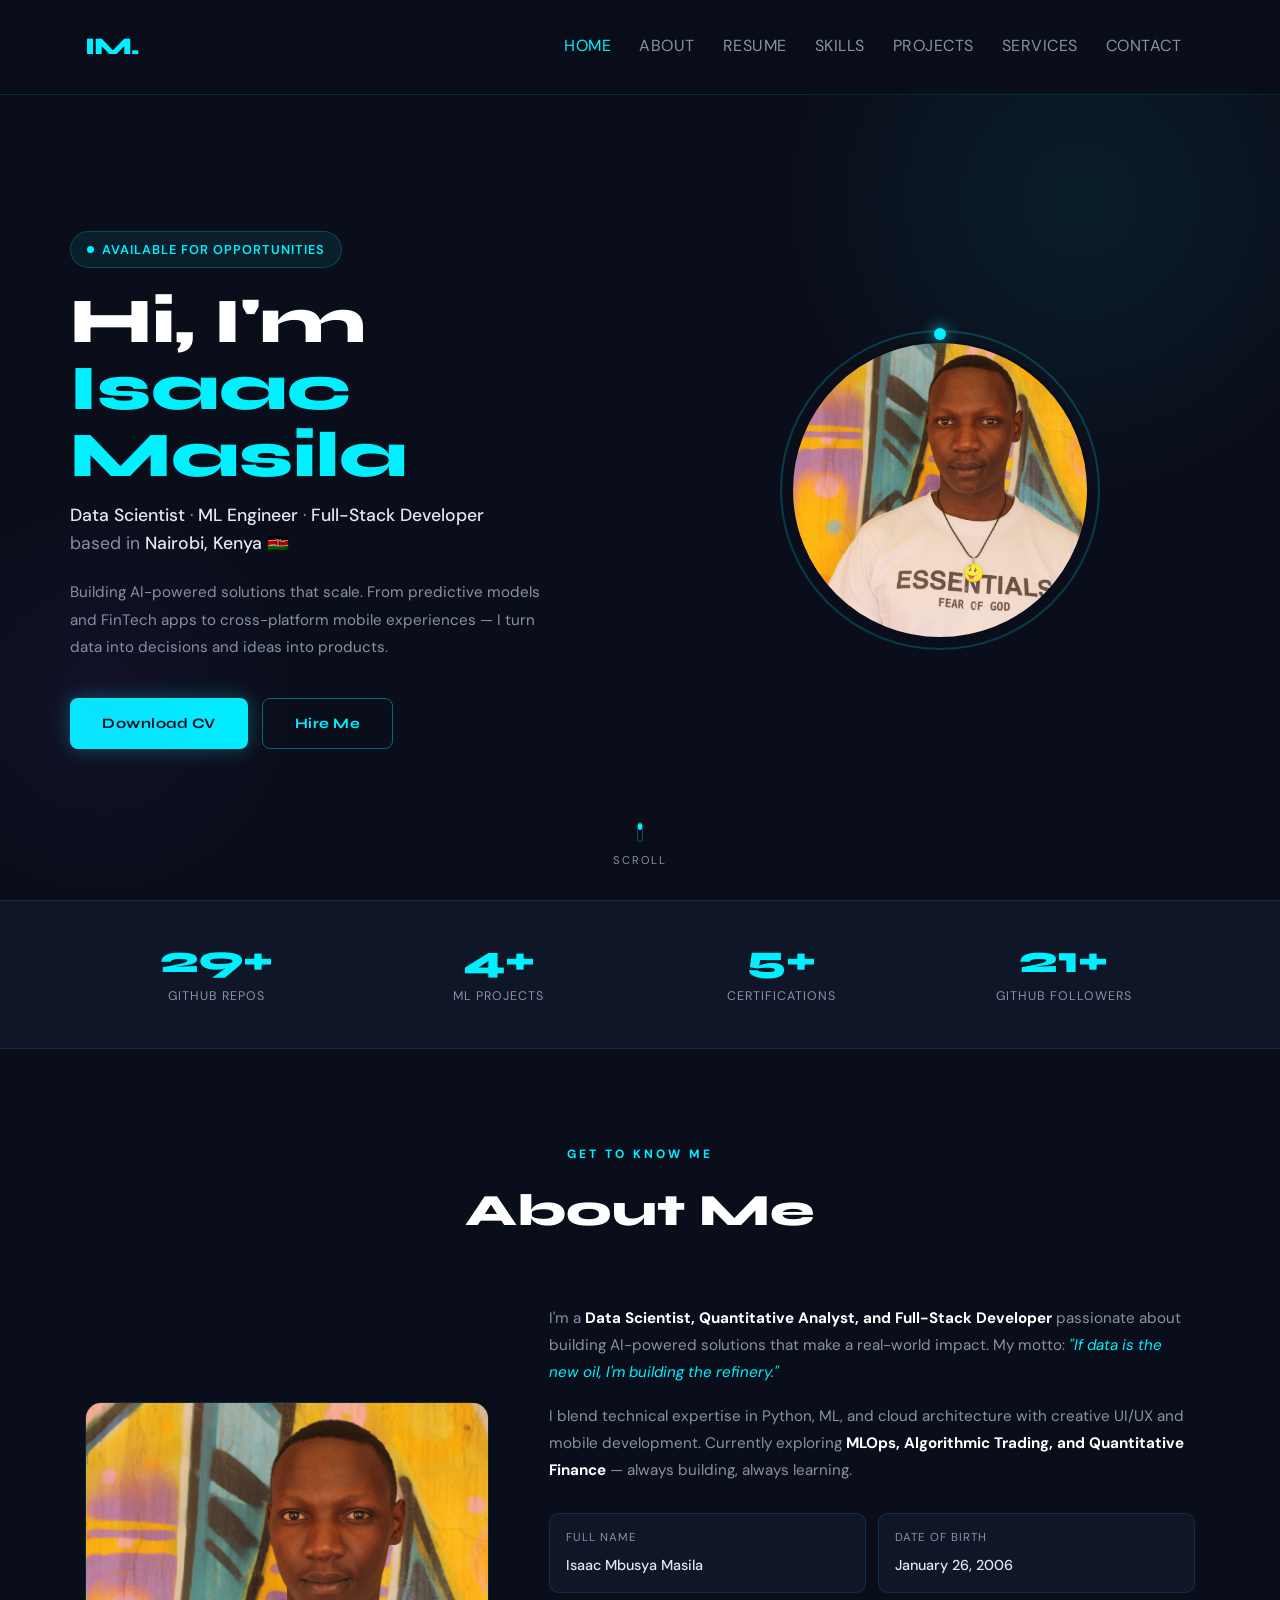
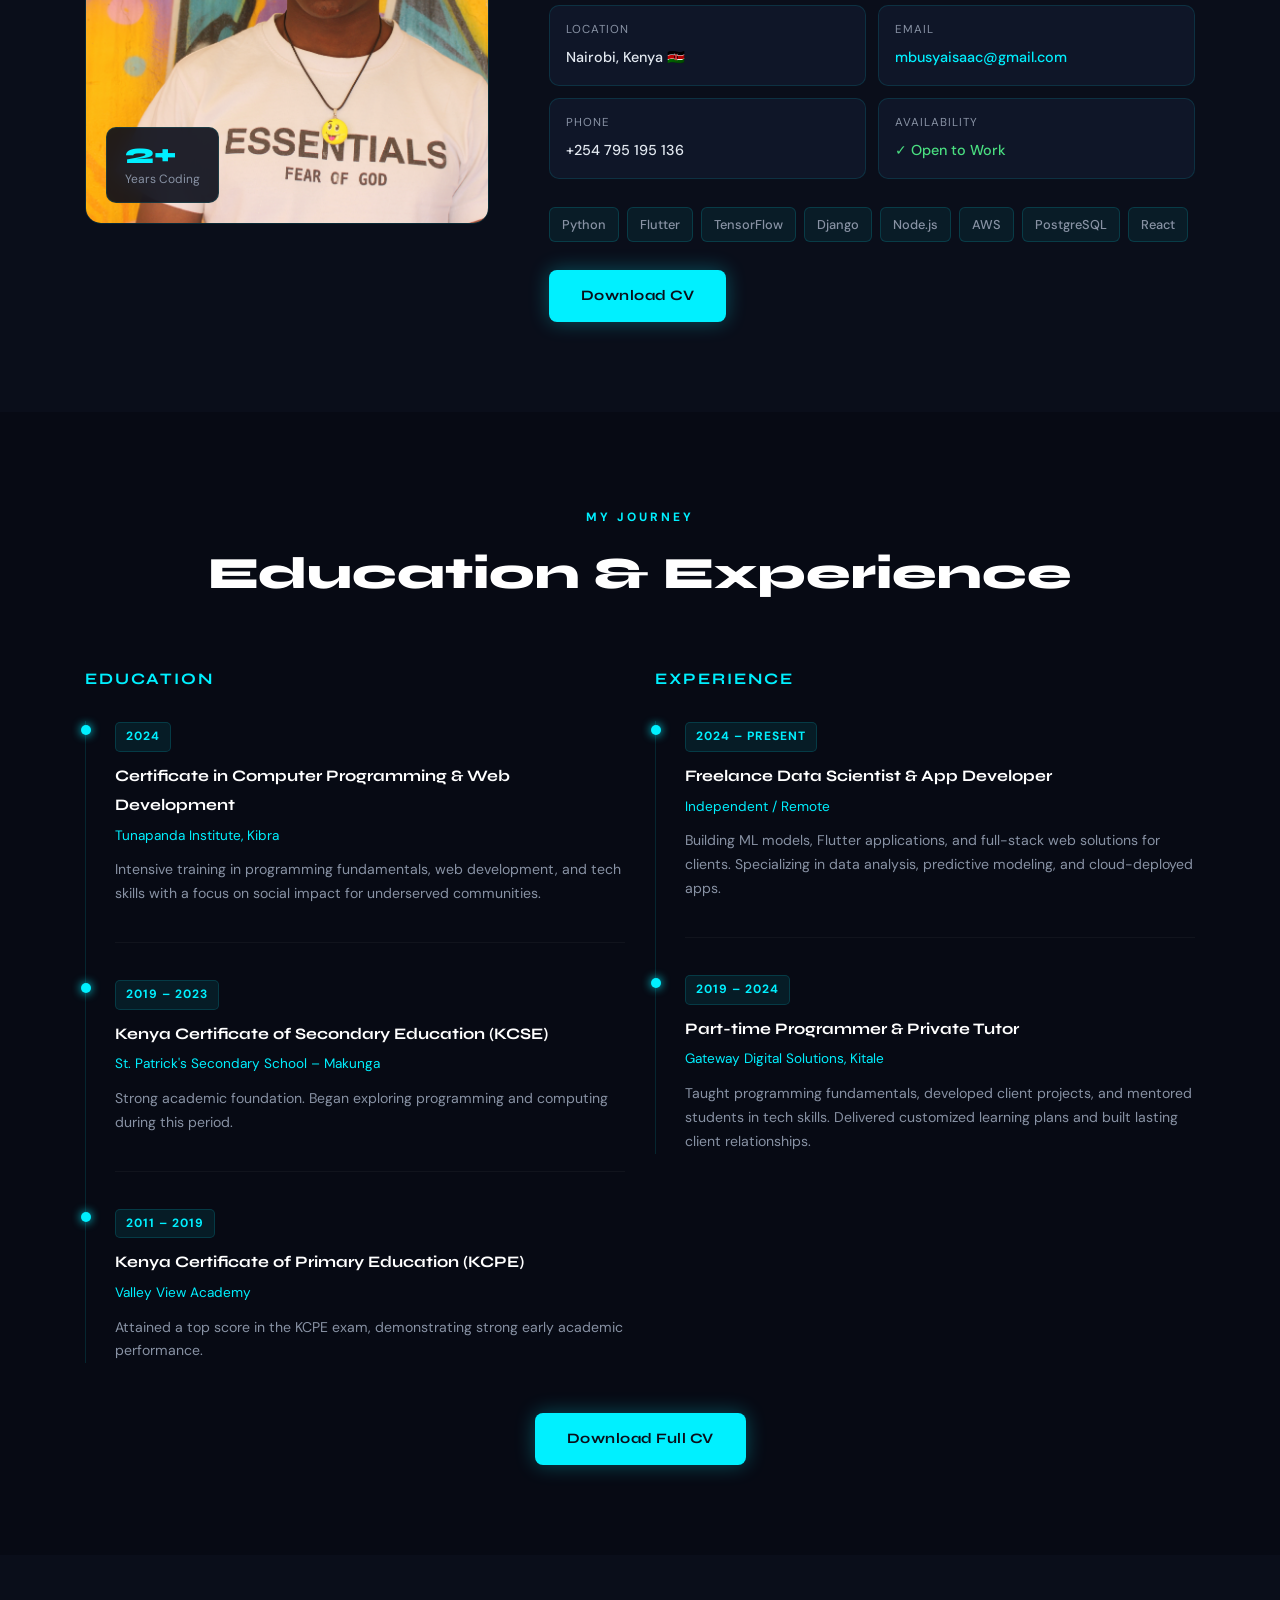
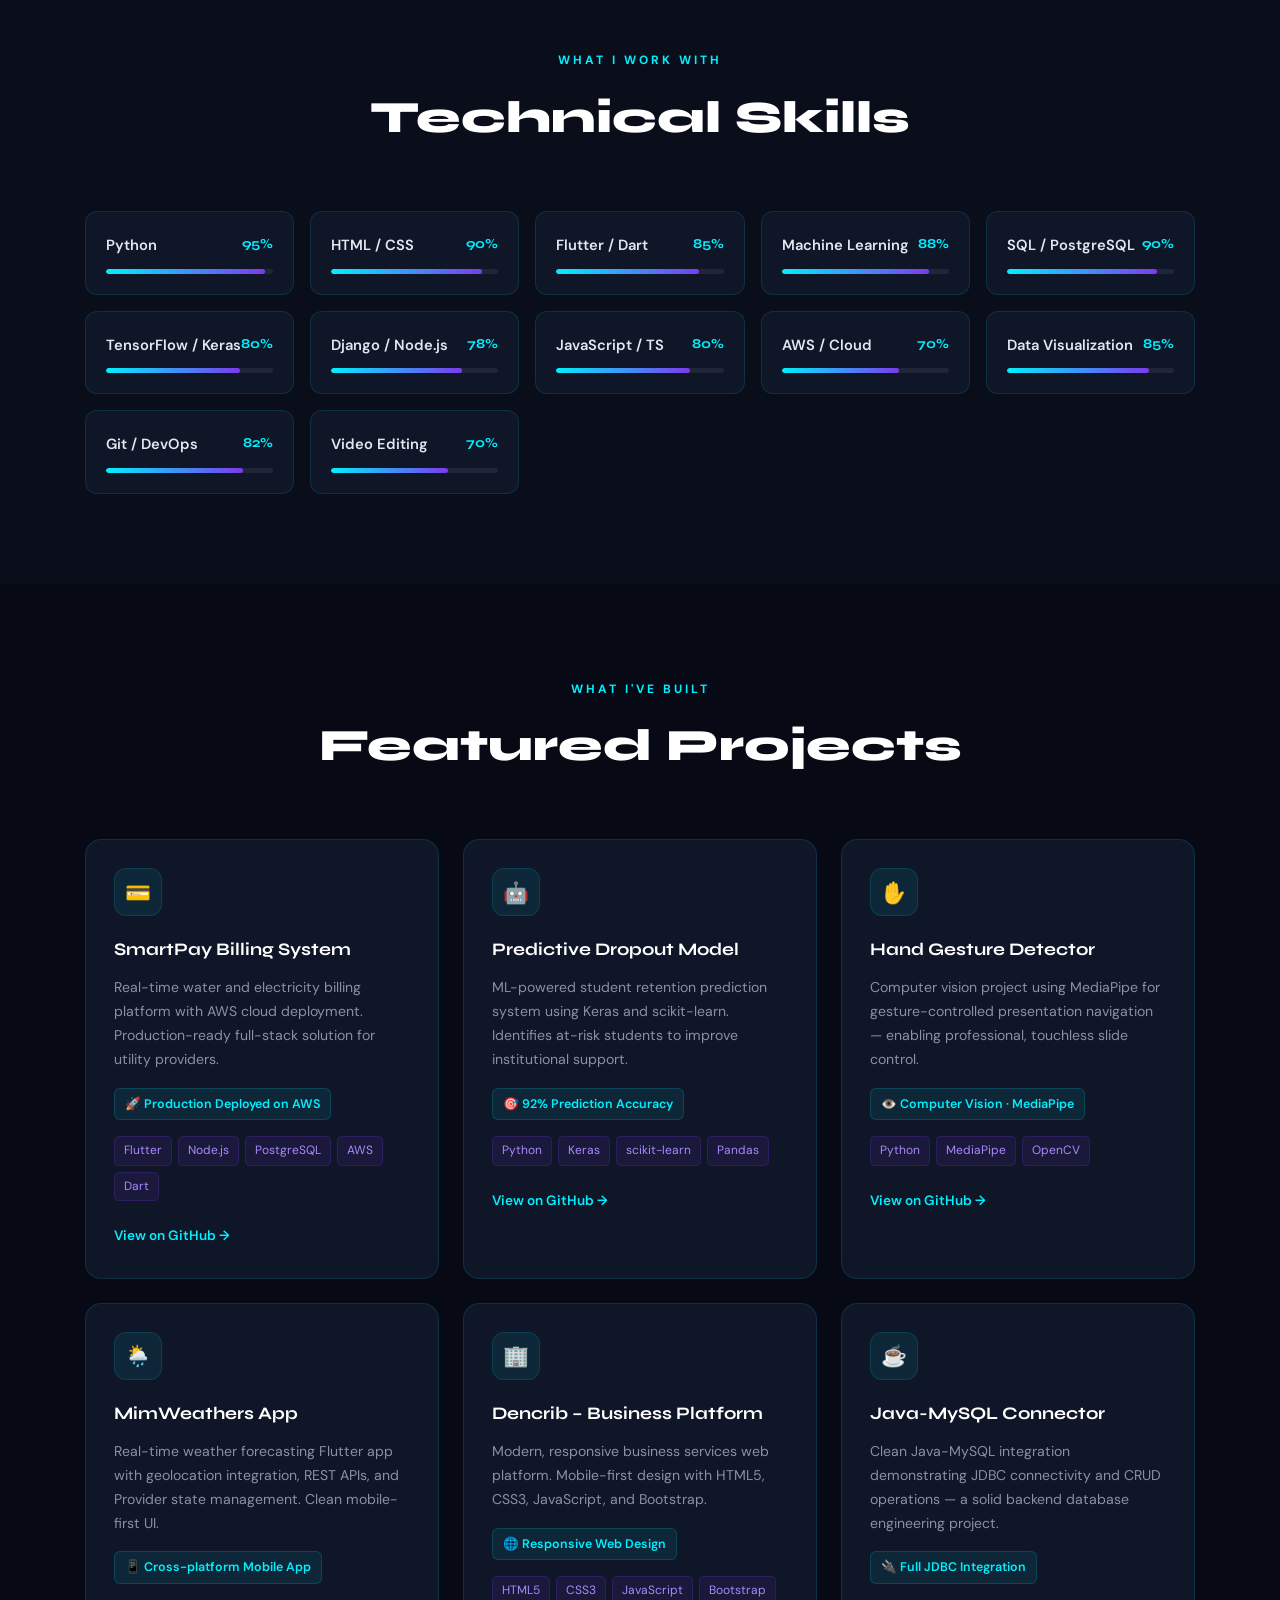
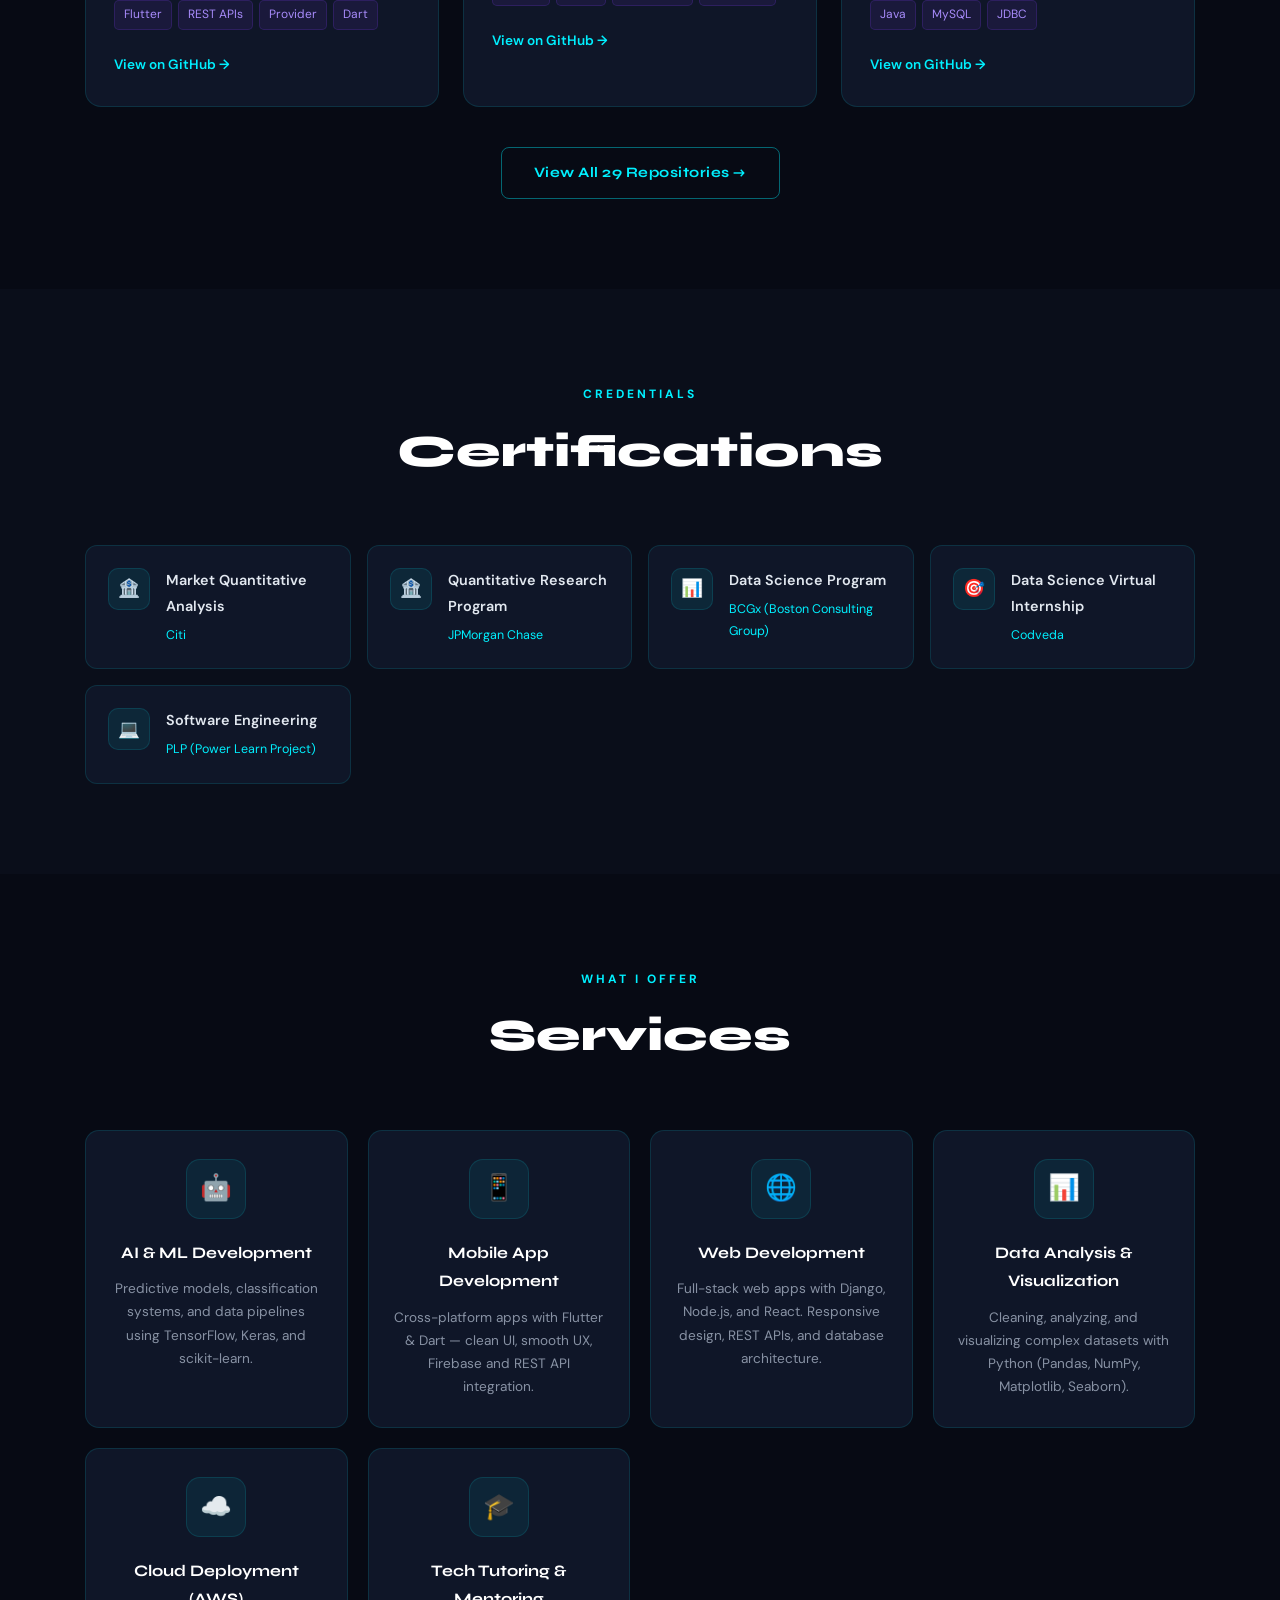
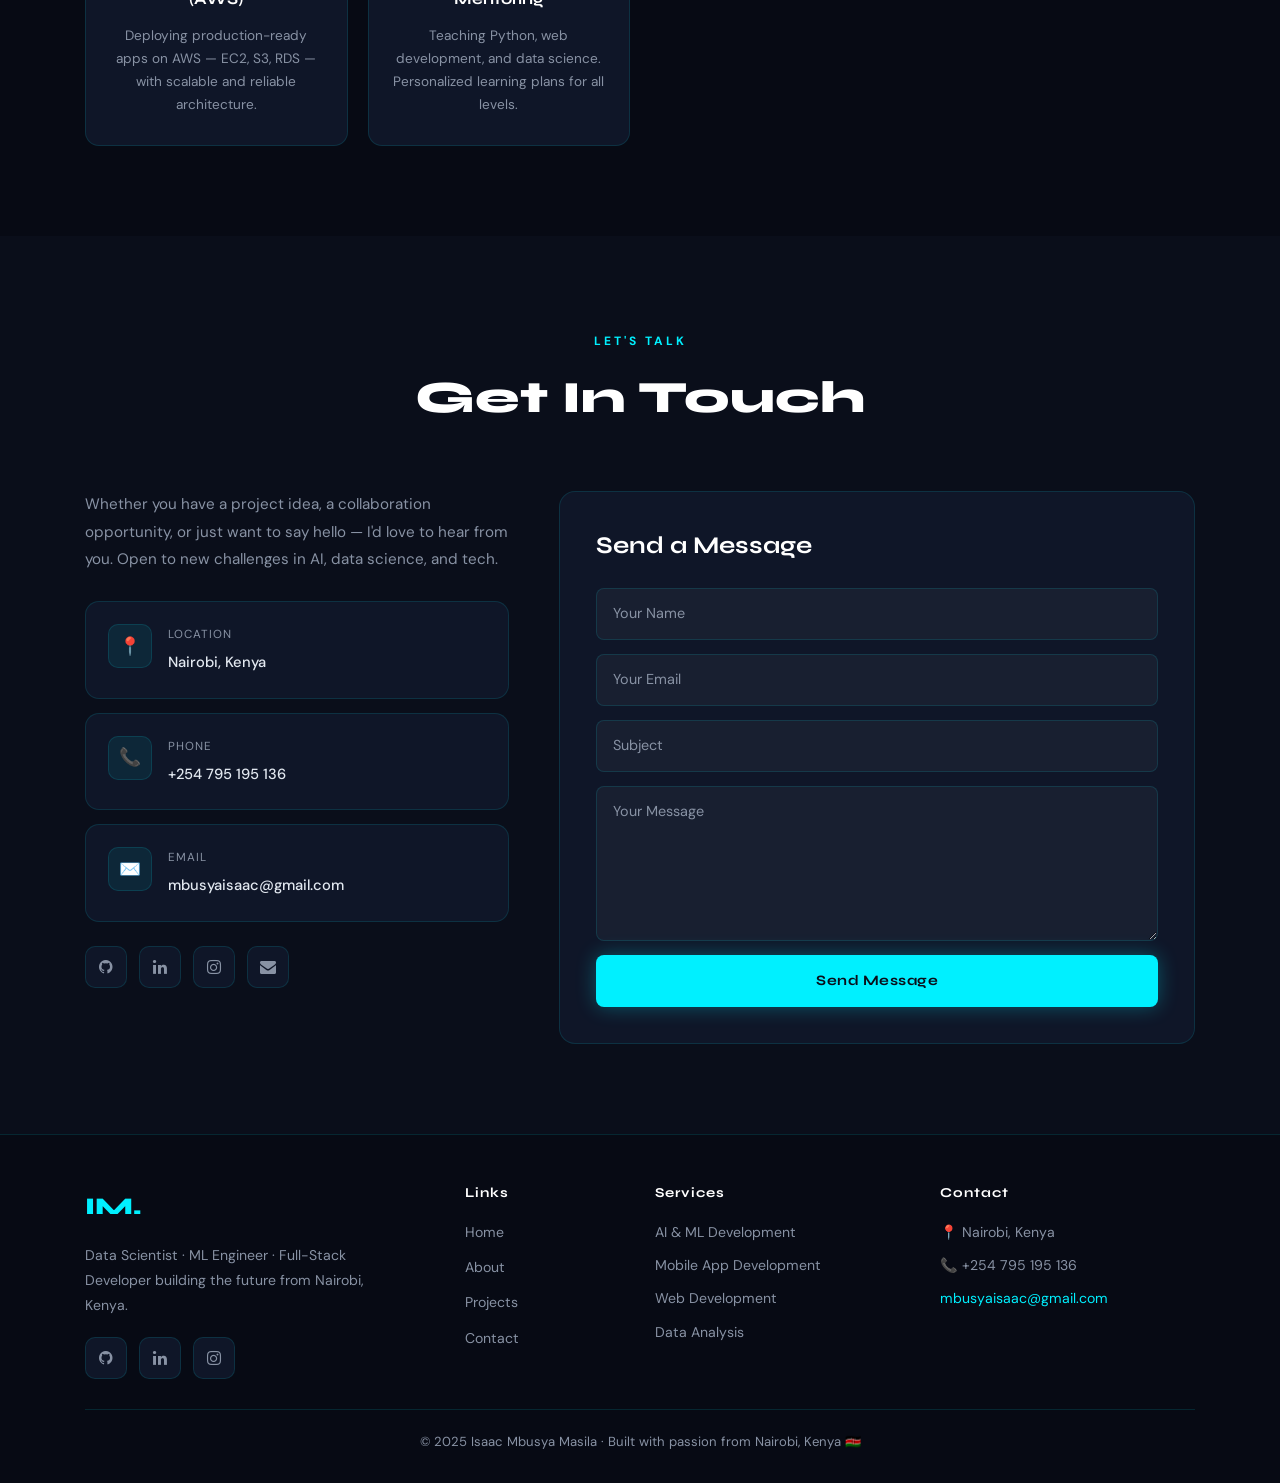
==== commit a81f0ac3: "redifination of portfolio using ai to modofy" ====
--- a/index.html
+++ b/index.html
@@ -1,789 +1,2007 @@
-<!DOCTYPE html>
+<!doctype html>
 <html lang="en">
-
-<head>
-	<title>Masila Isaac</title>
-	<meta charset="utf-8">
-	<meta name="viewport" content="width=device-width, initial-scale=1, shrink-to-fit=no">
-
-	<link href="https://fonts.googleapis.com/css?family=Poppins:100,200,300,400,500,600,700,800,900" rel="stylesheet">
-
-	<link rel="stylesheet" href="css/open-iconic-bootstrap.min.css">
-	<link rel="stylesheet" href="css/animate.css">
-
-	<link rel="stylesheet" href="css/owl.carousel.min.css">
-	<link rel="stylesheet" href="css/owl.theme.default.min.css">
-	<link rel="stylesheet" href="css/magnific-popup.css">
-
-	<link rel="stylesheet" href="css/aos.css">
-
-	<link rel="stylesheet" href="css/ionicons.min.css">
-
-	<link rel="stylesheet" href="css/flaticon.css">
-	<link rel="stylesheet" href="css/icomoon.css">
-	<link rel="stylesheet" href="css/style.css">
-</head>
-
-<body data-spy="scroll" data-target=".site-navbar-target" data-offset="300">
-
-
-	<nav class="navbar navbar-expand-lg navbar-dark ftco_navbar ftco-navbar-light site-navbar-target" id="ftco-navbar">
-		<div class="container">
-			<a class="navbar-brand" href="index.html">Isaac</a>
-			<button class="navbar-toggler js-fh5co-nav-toggle fh5co-nav-toggle" type="button" data-toggle="collapse"
-				data-target="#ftco-nav" aria-controls="ftco-nav" aria-expanded="false" aria-label="Toggle navigation">
-				<span class="oi oi-menu"></span> Menu
-			</button>
-
-			<div class="collapse navbar-collapse" id="ftco-nav">
-				<ul class="navbar-nav nav ml-auto">
-					<li class="nav-item"><a href="#home-section" class="nav-link"><span>Home</span></a></li>
-					<li class="nav-item"><a href="#about-section" class="nav-link"><span>About</span></a></li>
-					<li class="nav-item"><a href="#resume-section" class="nav-link"><span>Resume</span></a></li>
-					<li class="nav-item"><a href="#services-section" class="nav-link"><span>Services</span></a></li>
-					<li class="nav-item"><a href="#skills-section" class="nav-link"><span>Skills</span></a></li>
-					<li class="nav-item"><a href="#projects-section" class="nav-link"><span>Projects</span></a></li>
-					<li class="nav-item"><a href="#blog-section" class="nav-link"><span>My Blog</span></a></li>
-					<li class="nav-item"><a href="#contact-section" class="nav-link"><span>Contact</span></a></li>
-				</ul>
-			</div>
-		</div>
-	</nav>
-	<section id="home-section" class="hero">
-		<div class="home-slider  owl-carousel">
-			<div class="slider-item ">
-				<div class="overlay"></div>
-				<div class="container">
-					<div class="row d-md-flex no-gutters slider-text align-items-end justify-content-end"
-						data-scrollax-parent="true">
-						<div class="one-third js-fullheight order-md-last img"
-							style="background-image:url(images/Mine.JPG);">
-							<div class="overlay"></div>
-						</div>
-						<div class="one-forth d-flex  align-items-center ftco-animate"
-							data-scrollax=" properties: { translateY: '70%' }">
-							<div class="text">
-								<span class="subheading">Hello!</span>
-								<h1 class="mb-4 mt-3">I'm <span>Masila Isaac</span></h1>
-								<h2 class="mb-4">A Freelance Web Designer</h2>
-								<p><a href="#" class="btn btn-primary py-3 px-4">Hire me</a> <a href="#"
-										class="btn btn-white btn-outline-white py-3 px-4">My works</a></p>
-							</div>
-						</div>
-					</div>
-				</div>
-			</div>
-
-			<div class="slider-item">
-				<div class="overlay"></div>
-				<div class="container">
-					<div class="row d-flex no-gutters slider-text align-items-end justify-content-end"
-						data-scrollax-parent="true">
-						<div class="one-third js-fullheight order-md-last img"
-							style="background-image:url(images/Mine.JPG);">
-							<div class="overlay"></div>
-						</div>
-						<div class="one-forth d-flex align-items-center ftco-animate"
-							data-scrollax=" properties: { translateY: '70%' }">
-							<div class="text">
-								<span class="subheading">Hello!</span>
-								<h1 class="mb-4 mt-3">A <span>Web Developer and Designer</span> based in Kenya</h1>
-								<p><a href="#" class="btn btn-primary py-3 px-4">Hire me</a> <a href="#"
-										class="btn btn-white btn-outline-white py-3 px-4">My works</a></p>
-							</div>
-						</div>
-					</div>
-				</div>
-			</div>
-
-			<div class="slider-item">
-				<div class="overlay"></div>
-				<div class="container">
-					<div class="row d-flex no-gutters slider-text align-items-end justify-content-end"
-						data-scrollax-parent="true">
-						<div class="one-third js-fullheight order-md-last img"
-							style="background-image:url(images/Mine.JPG);">
-							<div class="overlay"></div>
-						</div>
-						<div class="one-forth d-flex align-items-center ftco-animate"
-							data-scrollax=" properties: { translateY: '70%' }">
-							<div class="text">
-								<span class="subheading">Hello!</span>
-								<h1 class="mb-4 mt-3">A </h1><span>Data Scientist</span> based in Kenya
-								</h1>
-								<p><a href="#" class="btn btn-primary py-3 px-4">Hire me</a> <a href="#"
-										class="btn btn-white btn-outline-white py-3 px-4">My works</a></p>
-							</div>
-						</div>
-					</div>
-				</div>
-			</div>
-
-			<div class="slider-item">
-				<div class="overlay"></div>
-				<div class="container">
-					<div class="row d-flex no-gutters slider-text align-items-end justify-content-end"
-						data-scrollax-parent="true">
-						<div class="one-third js-fullheight order-md-last img"
-							style="background-image:url(images/Mine.JPG);">
-							<div class="overlay"></div>
-						</div>
-						<div class="one-forth d-flex align-items-center ftco-animate"
-							data-scrollax=" properties: { translateY: '70%' }">
-							<div class="text">
-								<span class="subheading">Hello!</span>
-								<h1 class="mb-4 mt-3">An <span>App developer</span> based in Kenya
-								</h1>
-								<p><a href="#" class="btn btn-primary py-3 px-4">Hire me</a> <a href="#"
-										class="btn btn-white btn-outline-white py-3 px-4">My works</a></p>
-							</div>
-						</div>
-					</div>
-				</div>
-			</div>
-		</div>
-	</section>
-
-	<section class="ftco-about img ftco-section ftco-no-pb" id="about-section">
-		<div class="container">
-			<div class="row d-flex">
-				<div class="col-md-6 col-lg-5 d-flex">
-					<div class="img-about img d-flex align-items-stretch">
-						<div class="overlay"></div>
-						<div class="img d-flex align-self-stretch align-items-center"
-							style="background-image:url(images/Mine.JPG);">
-						</div>
-					</div>
-				</div>
-				<div class="col-md-6 col-lg-7 pl-lg-5 pb-5">
-					<div class="row justify-content-start pb-3">
-						<div class="col-md-12 heading-section ftco-animate">
-							<h1 class="big">About</h1>
-							<h2 class="mb-4">About Me</h2>
-							<p>I’m a data science student and tech enthusiast skilled in Python, machine learning, web development, and data management. With a creative edge in photography and video editing, I blend technical expertise with artistic vision to solve problems and innovate. Passionate about AI and lifelong learning, I aim to use technology to make a meaningful impact.</p>  
-							<ul class="about-info mt-4 px-md-0 px-2">
-								<li class="d-flex"><span>Name:</span> <span>Isaac Mbusya Masila</li>
-								<li class="d-flex"><span>Date of birth:</span> <span>January 26, 2006</span></li>
-								<li class="d-flex"><span>Address:</span> <span>33VG+44 Kitale</span></li>
-								<li class="d-flex"><span>Zip code:</span> <span>33VG+44 </span></li>
-								<li class="d-flex"><span>Email:</span> <span>mbusyaisaac@gmail.com</span></li>
-								<li class="d-flex"><span>Phone: </span> <span>0795195136</span></li>
-							</ul>
-						</div>
-					</div>
-					<div class="counter-wrap ftco-animate d-flex mt-md-3">
-						<div class="text">
-							<p class="mb-4">
-								<span class="number" data-number="6">0</span>
-								<span>Project complete</span>
-							</p>
-							<p><a href="https://docs.google.com/document/d/1dMQg1EPiO5YZ6i7Aci_ehQgbpFVC5A4de8gTsGFaGm4/edit?usp=sharing"
-									target="_blank" class="btn btn-primary py-3 px-3">Download CV</a></p>
-						</div>
-					</div>
-				</div>
-			</div>
-		</div>
-	</section>
-
-	<section class="ftco-section ftco-no-pb" id="resume-section">
-		<div class="container">
-			<div class="row justify-content-center pb-5">
-				<div class="col-md-10 heading-section text-center ftco-animate">
-					<h1 class="big big-2">Resume</h1>
-					<h2 class="mb-4">Resume</h2>
-					<p>I am a skilled programmer with expertise in various languages and technologies. I am
-						detail-oriented, analytical, and have a problem-solving mindset. I collaborate effectively with
-						teams and am passionate about staying updated on industry trends to deliver high-quality
-						software solutions efficiently.</p>
-				</div>
-			</div>
-			<div class="row">
-				<div class="col-md-6">
-					<div class="resume-wrap ftco-animate">
-						<span class="date">2011-2019</span>
-						<h2>Kenya Certificate of Primary education </h2>
-						<span class="position">Valley - view Academy</span>
-						<p class="mt-4">Attained a top score in the Kenya Certificate of Primary Education (KCPE) exam.
-						</p>
-					</div>
-					<div class="resume-wrap ftco-animate">
-						<span class="date">2024-2024</span>
-						<h2>Certificate in Computer Programming and Website Development</h2>
-						<span class="position">Tunapanda Institute</span>
-						<p class="mt-4">Tunapanda Institute in Kibra provides marginalized youth in the community with
-							access to quality education, vocational training, and life skills development, empowering
-							them to create a better future for themselves and their communities.</p>
-					</div>
-				</div>
-
-				<div class="col-md-6">
-					<div class="resume-wrap ftco-animate">
-						<span class="date">2019-2023</span>
-						<h2>kenya Certificate of secondary Education</h2>
-						<span class="position">St. Patrick's Secondary School - Makunga</span>
-						<p class="mt-4">Obtained a relatively outstanding results in the Kenya Certificate of Secondary
-							Education (KCSE) exam. This is where i started my computer exploration trail.</p>
-					</div>
-					<div class="resume-wrap ftco-animate">
-						<span class="date">2019 - 2024</span>
-						<h2>Part time Computer programmer and private tutor</h2>
-						<span class="position">Gateway Digital Solutions</span>
-						<p class="mt-4">During my time as a personal trainer at Gateway Digital Solution, I gained
-							experience creating personalized fitness programs for clients based on their goals and
-							needs. I honed communication skills by explaining and demonstrating exercises, providing
-							guidance, and motivating clients to stay on track.
-							I developed strong assessment abilities to monitor progress, make necessary program
-							adjustments, and ensure clients see results. Building rapport and establishing trust with
-							clients was crucial in creating a positive and supportive fitness environment, where clients
-							felt empowered to achieve their fitness goals.</p>
-					</div>
-				</div>
-			</div>
-			<div class="row justify-content-center mt-5">
-				<div class="col-md-6 text-center ftco-animate">
-					<p><a href="https://docs.google.com/document/d/1dMQg1EPiO5YZ6i7Aci_ehQgbpFVC5A4de8gTsGFaGm4/edit?usp=sharing"
-							target="_blank" " class=" btn btn-primary py-4 px-5">Download CV</a></p>
-				</div>
-			</div>
-		</div>
-	</section>
-
-	<section class="ftco-section" id="services-section">
-		<div class="container">
-			<div class="row justify-content-center py-5 mt-5">
-				<div class="col-md-12 heading-section text-center ftco-animate">
-					<h1 class="big big-2">Services</h1>
-					<h2 class="mb-4">Services</h2>
-					<p>I offer services in accordance to my clients reach of expectation and beyond if need be</p>
-				</div>
-			</div>
-			<div class="row">
-				<div class="col-md-4 text-center d-flex ftco-animate">
-					<a href="#" class="services-1">
-						<span class="icon">
-							<i class="flaticon-analysis"></i>
-						</span>
-						<div class="desc">
-							<h3 class="mb-5">Web Developments</h3>
-						</div>
-					</a>
-				</div>
-				<div class="col-md-4 text-center d-flex ftco-animate">
-					<a href="#" class="services-1">
-						<span class="icon">
-							<i class="flaticon-flasks"></i>
-						</span>
-						<div class="desc">
-							<h3 class="mb-5">Web Developer</h3>
-						</div>
-					</a>
-				</div>
-				<div class="col-md-4 text-center d-flex ftco-animate">
-					<a href="#" class="services-1">
-						<span class="icon">
-							<i class="flaticon-ideas"></i>
-						</span>
-						<div class="desc">
-							<h3 class="mb-5">App Develepoment</h3>
-						</div>
-					</a>
-				</div>
-
-				<div class="col-md-4 text-center d-flex ftco-animate">
-					<a href="#" class="services-1">
-						<span class="icon">
-							<i class="flaticon-analysis"></i>
-						</span>
-						<div class="desc">
-							<h3 class="mb-5">Python developer</h3>
-						</div>
-					</a>
-				</div>
-				<div class="col-md-4 text-center d-flex ftco-animate">
-					<a href="#" class="services-1">
-						<span class="icon">
-							<i class="flaticon-flasks"></i>
-						</span>
-						<div class="desc">
-							<h3 class="mb-5">Data cleaning</h3>
-						</div>
-					</a>
-				</div>
-				<div class="col-md-4 text-center d-flex ftco-animate">
-					<a href="#" class="services-1">
-						<span class="icon">
-							<i class="flaticon-ideas"></i>
-						</span>
-						<div class="desc">
-							<h3 class="mb-5">Data Visualization</h3>
-						</div>
-					</a>
-				</div>
-			</div>
-		</div>
-	</section>
-
-
-	<section class="ftco-section" id="skills-section">
-		<div class="container">
-			<div class="row justify-content-center pb-5">
-				<div class="col-md-12 heading-section text-center ftco-animate">
-					<h1 class="big big-2">Skills</h1>
-					<h2 class="mb-4">My Skills</h2>
-					<p>I have aquiured vast sills all across the technology room making me very flexible in the filed as
-						per say.</p>
-				</div>
-			</div>
-			<div class="row">
-				<div class="col-md-6 animate-box">
-					<div class="progress-wrap ftco-animate">
-						<h3>HTML</h3>
-						<div class="progress">
-							<div class="progress-bar color-1" role="progressbar" aria-valuenow="90" aria-valuemin="0"
-								aria-valuemax="100" style="width:90%">
-								<span>90%</span>
-							</div>
-						</div>
-					</div>
-				</div>
-				<div class="col-md-6 animate-box">
-					<div class="progress-wrap ftco-animate">
-						<h3>CSS</h3>
-						<div class="progress">
-							<div class="progress-bar color-2" role="progressbar" aria-valuenow="90" aria-valuemin="0"
-								aria-valuemax="100" style="width:90%">
-								<span>90%</span>
-							</div>
-						</div>
-					</div>
-				</div>
-				<div class="col-md-6 animate-box">
-					<div class="progress-wrap ftco-animate">
-						<h3>DART</h3>
-						<div class="progress">
-							<div class="progress-bar color-3" role="progressbar" aria-valuenow="90" aria-valuemin="0"
-								aria-valuemax="100" style="width:90%">
-								<span>90%</span>
-							</div>
-						</div>
-					</div>
-				</div>
-				<div class="col-md-6 animate-box">
-					<div class="progress-wrap ftco-animate">
-						<h3>PYTHON</h3>
-						<div class="progress">
-							<div class="progress-bar color-4" role="progressbar" aria-valuenow="95" aria-valuemin="0"
-								aria-valuemax="100" style="width:95%">
-								<span>95%</span>
-							</div>
-						</div>
-					</div>
-				</div>
-				<div class="col-md-6 animate-box">
-					<div class="progress-wrap ftco-animate">
-						<h3>Flutter</h3>
-						<div class="progress">
-							<div class="progress-bar color-4" role="progressbar" aria-valuenow="80" aria-valuemin="0"
-								aria-valuemax="100" style="width:80%">
-								<span>80%</span>
-							</div>
-						</div>
-					</div>
-				</div>
-				<div class="col-md-6 animate-box">
-					<div class="progress-wrap ftco-animate">
-						<h3>SQL DATABASE</h3>
-						<div class="progress">
-							<div class="progress-bar color-5" role="progressbar" aria-valuenow="90" aria-valuemin="0"
-								aria-valuemax="100" style="width:90%">
-								<span>90%</span>
-							</div>
-						</div>
-					</div>
-				</div>
-				<div class="col-md-6 animate-box">
-					<div class="progress-wrap ftco-animate">
-						<h3>VIDEO EDITING</h3>
-						<div class="progress">
-							<div class="progress-bar color-6" role="progressbar" aria-valuenow="70" aria-valuemin="0"
-								aria-valuemax="100" style="width:70%">
-								<span>70%</span>
-							</div>
-						</div>
-					</div>
-				</div>
-			</div>
-		</div>
-	</section>
-
-
-	<section class="ftco-section ftco-project" id="projects-section">
-		<div class="container">
-			<div class="row justify-content-center pb-5">
-				<div class="col-md-12 heading-section text-center ftco-animate">
-					<h1 class="big big-2">Projects</h1>
-					<h2 class="mb-4">My Projects</h2>
-					<p>PLANING</p>
-				</div>
-			</div>
-			<div class="row">
-				<div class="col-md-4">
-					<div class="project img ftco-animate d-flex justify-content-center align-items-center"
-						style="background-image: url(images/project-4.jpg);">
-						<div class="overlay"></div>
-						<div class="text text-center p-4">
-							<h3><a href="#">Branding &amp; Illustration Design</a></h3>
-							<span>Web Design</span>
-						</div>
-					</div>
-				</div>
-				<div class="col-md-8">
-					<div class="project img ftco-animate d-flex justify-content-center align-items-center"
-						style="background-image: url(images/project-5.jpg);">
-						<div class="overlay"></div>
-						<div class="text text-center p-4">
-							<h3><a href="#">Branding &amp; Illustration Design</a></h3>
-							<span>Web Design</span>
-						</div>
-					</div>
-				</div>
-
-				<div class="col-md-8">
-					<div class="project img ftco-animate d-flex justify-content-center align-items-center"
-						style="background-image: url(images/project-1.jpg);">
-						<div class="overlay"></div>
-						<div class="text text-center p-4">
-							<h3><a href="#">Branding &amp; Illustration Design</a></h3>
-							<span>Web Design</span>
-						</div>
-					</div>
-
-					<div class="project img ftco-animate d-flex justify-content-center align-items-center"
-						style="background-image: url(images/project-6.jpg);">
-						<div class="overlay"></div>
-						<div class="text text-center p-4">
-							<h3><a href="#">Branding &amp; Illustration Design</a></h3>
-							<span>Web Design</span>
-						</div>
-					</div>
-				</div>
-				<div class="col-md-4">
-					<div class="row">
-						<div class="col-md-12">
-							<div class="project img ftco-animate d-flex justify-content-center align-items-center"
-								style="background-image: url(images/project-2.jpg);">
-								<div class="overlay"></div>
-								<div class="text text-center p-4">
-									<h3><a href="#">Branding &amp; Illustration Design</a></h3>
-									<span>Web Design</span>
-								</div>
-							</div>
-						</div>
-						<div class="col-md-12">
-							<div class="project img ftco-animate d-flex justify-content-center align-items-center"
-								style="background-image: url(images/project-3.jpg);">
-								<div class="overlay"></div>
-								<div class="text text-center p-4">
-									<h3><a href="#">Branding &amp; Illustration Design</a></h3>
-									<span>Web Design</span>
-								</div>
-							</div>
-						</div>
-					</div>
-				</div>
-			</div>
-		</div>
-	</section>
-
-
-	<section class="ftco-section" id="blog-section">
-		<div class="container">
-			<div class="row justify-content-center mb-5 pb-5">
-				<div class="col-md-7 heading-section text-center ftco-animate">
-					<h1 class="big big-2">Blog</h1>
-					<h2 class="mb-4">My Blog</h2>
-					<p>PLANING</p>
-				</div>
-			</div>
-			<div class="row d-flex">
-				<div class="col-md-4 d-flex ftco-animate">
-					<div class="blog-entry justify-content-end">
-						<a href="single.html" class="block-20" style="background-image: url('images/image_1.jpg');">
-						</a>
-						<div class="text mt-3 float-right d-block">
-							<div class="d-flex align-items-center mb-3 meta">
-								<p class="mb-0">
-									<span class="mr-2">March 01 2024</span>
-									<a href="#" class="mr-2">Admin</a>
-									<a href="#" class="meta-chat"><span class="icon-chat"></span> 3</a>
-								</p>
-							</div>
-							<h3 class="heading"><a href="single.html">Why Lead Generation is Key for Business Growth</a>
-							</h3>
-							<p>PLANING</p>
-						</div>
-					</div>
-				</div>
-				<div class="col-md-4 d-flex ftco-animate">
-					<div class="blog-entry justify-content-end">
-						<a href="single.html" class="block-20" style="background-image: url('images/image_2.jpg');">
-						</a>
-						<div class="text mt-3 float-right d-block">
-							<div class="d-flex align-items-center mb-3 meta">
-								<p class="mb-0">
-									<span class="mr-2">March 01 2024</span>
-									<a href="#" class="mr-2">Admin</a>
-									<a href="#" class="meta-chat"><span class="icon-chat"></span> 3</a>
-								</p>
-							</div>
-							<h3 class="heading"><a href="single.html">Why Lead Generation is Key for Business Growth</a>
-							</h3>
-							<p>PLANING</p>
-						</div>
-					</div>
-				</div>
-				<div class="col-md-4 d-flex ftco-animate">
-					<div class="blog-entry">
-						<a href="single.html" class="block-20" style="background-image: url('images/image_3.jpg');">
-						</a>
-						<div class="text mt-3 float-right d-block">
-							<div class="d-flex align-items-center mb-3 meta">
-								<p class="mb-0">
-									<span class="mr-2">MARCH 1 2024</span>
-									<a href="#" class="mr-2">Admin</a>
-									<a href="#" class="meta-chat"><span class="icon-chat"></span> 3</a>
-								</p>
-							</div>
-							<h3 class="heading"><a href="single.html">Why Lead Generation is Key for Business Growth</a>
-							</h3>
-							<p>PLANING</p>
-						</div>
-					</div>
-				</div>
-			</div>
-		</div>
-	</section>
-
-	<section class="ftco-section ftco-no-pt ftco-no-pb ftco-counter img" id="section-counter">
-		<div class="container">
-			<div class="row d-md-flex align-items-center">
-				<div class="col-md d-flex justify-content-center counter-wrap ftco-animate">
-					<div class="block-18">
-						<div class="text">
-							<strong class="number" data-number="6">0</strong>
-							<span>Awards</span>
-						</div>
-					</div>
-				</div>
-				<div class="col-md d-flex justify-content-center counter-wrap ftco-animate">
-					<div class="block-18">
-						<div class="text">
-							<strong class="number" data-number="8">0</strong>
-							<span>Complete Projects</span>
-						</div>
-					</div>
-				</div>
-				<div class="col-md d-flex justify-content-center counter-wrap ftco-animate">
-					<div class="block-18">
-						<div class="text">
-							<strong class="number" data-number="15">0</strong>
-							<span>Happy Customers</span>
-						</div>
-					</div>
-				</div>
-				<div class="col-md d-flex justify-content-center counter-wrap ftco-animate">
-					<div class="block-18">
-						<div class="text">
-							<strong class="number" data-number="15">0</strong>
-							<span>Cups of coffee</span>
-						</div>
-					</div>
-				</div>
-			</div>
-		</div>
-	</section>
-
-	<section class="ftco-section ftco-hireme img margin-top" style="background-image: url(images/bg_1.jpg)">
-		<div class="container">
-			<div class="row justify-content-center">
-				<div class="col-md-7 ftco-animate text-center">
-					<h2>I'm <span>Available</span> for freelancing</h2>
-					<p>PLANING.</p>
-					<p class="mb-0"><a href="#" class="btn btn-primary py-3 px-5">Hire me</a></p>
-				</div>
-			</div>
-		</div>
-	</section>
-
-	<section class="ftco-section contact-section ftco-no-pb" id="contact-section">
-		<div class="container">
-			<div class="row justify-content-center mb-5 pb-3">
-				<div class="col-md-7 heading-section text-center ftco-animate">
-					<h1 class="big big-2">Contact</h1>
-					<h2 class="mb-4">Contact Me</h2>
-					<p>Let’s connect! Whether you have a project idea, a collaboration opportunity, or just want to say hello, I’d love to hear from you. Feel free to reach out via email or connect with me on LinkedIn and GitHub. I’m always open to new challenges and exciting opportunities in data science, AI, and tech.</p>
-				</div>
-			</div>
-
-			<div class="row d-flex contact-info mb-5">
-				<div class="col-md-6 col-lg-3 d-flex ftco-animate">
-					<div class="align-self-stretch box p-4 text-center">
-						<div class="icon d-flex align-items-center justify-content-center">
-							<span class="icon-map-signs"></span>
-						</div>
-						<h3 class="mb-4">Address</h3>
-						<p>Kitale - Mailisaba Kapenguria Road</p>
-					</div>
-				</div>
-				<div class="col-md-6 col-lg-3 d-flex ftco-animate">
-					<div class="align-self-stretch box p-4 text-center">
-						<div class="icon d-flex align-items-center justify-content-center">
-							<span class="icon-phone2"></span>
-						</div>
-						<h3 class="mb-4">Contact Number</h3>
-						<p><a href="tel://0795195136"> 0795195136</a></p>
-					</div>
-				</div>
-				<div class="col-md-6 col-lg-3 d-flex ftco-animate">
-					<div class="align-self-stretch box p-4 text-center">
-						<div class="icon d-flex align-items-center justify-content-center">
-							<span class="icon-paper-plane"></span>
-						</div>
-						<h3 class="mb-4">Email Address</h3>
-						<p><a href="mailto:mbusyaisaac@gmail.com">mbusyaisaac@gmail.com</a></p>
-					</div>
-				</div>
-				<div class="col-md-6 col-lg-3 d-flex ftco-animate">
-					<div class="align-self-stretch box p-4 text-center">
-						<div class="icon d-flex align-items-center justify-content-center">
-							<span class="icon-globe"></span>
-						</div>
-						<h3 class="mb-4">Website</h3>
-						<p><a href="https://masila-isaac.github.io/" target="_blank">GitHub</a></p>
-					</div> 
-				</div>
-			</div>
-
-			<div class="row no-gutters block-9">
-				<div class="col-md-6 order-md-last d-flex">
-					<form action="#" class="bg-light p-4 p-md-5 contact-form">
-						<div class="form-group">
-							<input type="text" class="form-control" placeholder="Your Name">
-						</div>
-						<div class="form-group">
-							<input type="text" class="form-control" placeholder="Your Email">
-						</div>
-						<div class="form-group">
-							<input type="text" class="form-control" placeholder="Subject">
-						</div>
-						<div class="form-group">
-							<textarea name="" id="" cols="30" rows="7" class="form-control"
-								placeholder="Message"></textarea>
-						</div>
-						<div class="form-group">
-							<input type="submit" value="Send Message" class="btn btn-primary py-3 px-5">
-						</div>
-					</form>
-
-				</div>
-
-				<div class="col-md-6 d-flex">
-					<div class="img" style="background-image: url(images/Face.png);"></div>
-				</div>
-			</div>
-		</div>
-	</section>
-
-
-	<footer class="ftco-footer ftco-section">
-		<div class="container">
-			<div class="row mb-5">
-				<div class="col-md">
-					<div class="ftco-footer-widget mb-4">
-						<h2 class="ftco-heading-2">About</h2>						
-						<p>I’m a data science student and tech enthusiast skilled in Python, machine learning, web development, and data management. With a creative edge in photography and video editing, I blend technical expertise with artistic vision to solve problems and innovate. Passionate about AI and lifelong learning, I aim to use technology to make a meaningful impact.</p>  
-						<ul class="ftco-footer-social list-unstyled float-md-left float-lft mt-5">
-							<li class="ftco-animate"><a href="#"><span class="icon-twitter"></span></a></li>
-							<li class="ftco-animate"><a href="#"><span class="icon-facebook"></span></a></li>
-							<li class="ftco-animate"><a href="https://www.instagram.com/zosqa_king/" target="_blank"><span class="icon-instagram"></span></a></li>
-						</ul>
-					</div>
-				</div>
-				<div class="col-md">
-					<div class="ftco-footer-widget mb-4 ml-md-4">
-						<h2 class="ftco-heading-2">Links</h2>
-						<ul class="list-unstyled">
-							<li><a href="#home-section"><span class="icon-long-arrow-right mr-2"></span>Home</a></li>
-							<li><a href="#about-section"><span class="icon-long-arrow-right mr-2"></span>About</a></li>
-							<li><a href="#services-section"><span class="icon-long-arrow-right mr-2"></span>Services</a></li>
-							<li><a href="#projects-section"><span class="icon-long-arrow-right mr-2"></span>Projects</a></li>
-							<li><a href="#contact-section"><span class="icon-long-arrow-right mr-2"></span>Contact</a></li>
-						</ul>
-					</div>
-				</div>
-				<div class="col-md">
-					<div class="ftco-footer-widget mb-4">
-						<h2 class="ftco-heading-2">Services</h2>
-						<ul class="list-unstyled">
-							<li><a href="#"><span class="icon-long-arrow-right mr-2"></span>Web Design</a></li>
-							<li><a href="#"><span class="icon-long-arrow-right mr-2"></span>Web Development</a></li>
-							<li><a href="#"><span class="icon-long-arrow-right mr-2"></span>Business Strategy</a></li>
-							<li><a href="#"><span class="icon-long-arrow-right mr-2"></span>Data Analysis</a></li>
-							<li><a href="#"><span class="icon-long-arrow-right mr-2"></span>Graphic Design</a></li>
-						</ul>
-					</div>
-				</div>
-				<div class="col-md">
-					<div class="ftco-footer-widget mb-4">
-						<h2 class="ftco-heading-2">Have a Questions?</h2>
-						<div class="block-23 mb-3">
-							<ul>
-								<li><span class="icon icon-map-marker"></span><span class="text">maili Saba - Kitale
-										kapenguria Road Kenya</span></li>
-								<li><a href="#"><span class="icon icon-phone"></span><span
-											class="text">0795195136</span></a></li>
-								<li><a href="#"><span class="icon icon-envelope"></span><span
-											class="text">mbusyaisaac@gmail.com</span></a></li>
-							</ul>
-						</div>
-					</div>
-				</div>
-			</div>
-			<div class="row">
-				<div class="col-md-12 text-center">
-
-
-				</div>
-			</div>
-		</div>
-	</footer>
-
-
-
-	<!-- loader -->
-	<div id="ftco-loader" class="show fullscreen"><svg class="circular" width="48px" height="48px">
-			<circle class="path-bg" cx="24" cy="24" r="22" fill="none" stroke-width="4" stroke="#eeeeee" />
-			<circle class="path" cx="24" cy="24" r="22" fill="none" stroke-width="4" stroke-miterlimit="10"
-				stroke="#F96D00" />
-		</svg></div>
-
-
-	<script src="js/jquery.min.js"></script>
-	<script src="js/jquery-migrate-3.0.1.min.js"></script>
-	<script src="js/popper.min.js"></script>
-	<script src="js/bootstrap.min.js"></script>
-	<script src="js/jquery.easing.1.3.js"></script>
-	<script src="js/jquery.waypoints.min.js"></script>
-	<script src="js/jquery.stellar.min.js"></script>
-	<script src="js/owl.carousel.min.js"></script>
-	<script src="js/jquery.magnific-popup.min.js"></script>
-	<script src="js/aos.js"></script>
-	<script src="js/jquery.animateNumber.min.js"></script>
-	<script src="js/scrollax.min.js"></script>
-
-	<script src="js/main.js"></script>
-
-</body>
-
-</html>+  <head>
+    <title>Isaac Masila | Data Scientist & Full-Stack Developer</title>
+    <meta charset="utf-8" />
+    <meta
+      name="viewport"
+      content="width=device-width, initial-scale=1, shrink-to-fit=no"
+    />
+    <meta
+      name="description"
+      content="Isaac Masila – Data Scientist, ML Engineer & Full-Stack Developer based in Kenya."
+    />
+
+    <link
+      href="https://fonts.googleapis.com/css2?family=Syne:wght@400;600;700;800&family=DM+Sans:wght@300;400;500&display=swap"
+      rel="stylesheet"
+    />
+    <link rel="stylesheet" href="css/open-iconic-bootstrap.min.css" />
+    <link rel="stylesheet" href="css/animate.css" />
+    <link rel="stylesheet" href="css/owl.carousel.min.css" />
+    <link rel="stylesheet" href="css/owl.theme.default.min.css" />
+    <link rel="stylesheet" href="css/magnific-popup.css" />
+    <link rel="stylesheet" href="css/aos.css" />
+    <link rel="stylesheet" href="css/ionicons.min.css" />
+    <link rel="stylesheet" href="css/flaticon.css" />
+    <link rel="stylesheet" href="css/icomoon.css" />
+    <link rel="stylesheet" href="css/style.css" />
+
+    <style>
+      :root {
+        --primary: #00f0ff;
+        --bg-dark: #0a0e1a;
+        --bg-card: #0f1628;
+        --text-main: #e2e8f0;
+        --text-muted: #8892a4;
+        --accent: #7c3aed;
+        --border: rgba(0, 240, 255, 0.12);
+        --glow: 0 0 30px rgba(0, 240, 255, 0.15);
+      }
+      * {
+        box-sizing: border-box;
+      }
+      body {
+        background-color: var(--bg-dark);
+        color: var(--text-main);
+        font-family: "DM Sans", sans-serif;
+        overflow-x: hidden;
+      }
+      h1,
+      h2,
+      h3,
+      h4,
+      h5 {
+        font-family: "Syne", sans-serif;
+      }
+
+      /* NAVBAR */
+      .ftco_navbar {
+        background: rgba(10, 14, 26, 0.95) !important;
+        backdrop-filter: blur(20px);
+        border-bottom: 1px solid var(--border);
+        padding: 14px 0;
+      }
+      .navbar-brand {
+        font-family: "Syne", sans-serif;
+        font-weight: 800;
+        font-size: 1.5rem;
+        color: var(--primary) !important;
+        letter-spacing: -1px;
+      }
+      .ftco_navbar .nav-link {
+        color: var(--text-muted) !important;
+        font-weight: 500;
+        font-size: 0.88rem;
+        letter-spacing: 0.5px;
+        text-transform: uppercase;
+        transition: color 0.2s;
+        padding: 6px 14px !important;
+      }
+      .ftco_navbar .nav-link:hover,
+      .ftco_navbar .nav-link.active {
+        color: var(--primary) !important;
+      }
+
+      /* HERO */
+      #home-section {
+        min-height: 100vh;
+        display: flex;
+        align-items: center;
+        background: var(--bg-dark);
+        position: relative;
+        overflow: hidden;
+        padding-top: 80px;
+      }
+      .hero-grid {
+        width: 100%;
+        max-width: 1200px;
+        margin: 0 auto;
+        padding: 0 30px;
+        display: grid;
+        grid-template-columns: 1fr 1fr;
+        gap: 60px;
+        align-items: center;
+      }
+      .hero-glow1 {
+        position: absolute;
+        width: 600px;
+        height: 600px;
+        border-radius: 50%;
+        background: radial-gradient(
+          circle,
+          rgba(0, 240, 255, 0.07) 0%,
+          transparent 70%
+        );
+        top: -100px;
+        right: -100px;
+        pointer-events: none;
+      }
+      .hero-glow2 {
+        position: absolute;
+        width: 400px;
+        height: 400px;
+        border-radius: 50%;
+        background: radial-gradient(
+          circle,
+          rgba(124, 58, 237, 0.07) 0%,
+          transparent 70%
+        );
+        bottom: 0;
+        left: -100px;
+        pointer-events: none;
+      }
+      .hero-tag {
+        display: inline-flex;
+        align-items: center;
+        gap: 8px;
+        background: rgba(0, 240, 255, 0.08);
+        border: 1px solid rgba(0, 240, 255, 0.2);
+        border-radius: 50px;
+        padding: 6px 16px;
+        font-size: 0.8rem;
+        color: var(--primary);
+        font-weight: 600;
+        letter-spacing: 1px;
+        text-transform: uppercase;
+        margin-bottom: 20px;
+      }
+      .hero-tag::before {
+        content: "";
+        width: 7px;
+        height: 7px;
+        background: var(--primary);
+        border-radius: 50%;
+        animation: blink 1.5s infinite;
+      }
+      @keyframes blink {
+        0%,
+        100% {
+          opacity: 1;
+        }
+        50% {
+          opacity: 0.3;
+        }
+      }
+      .hero-name {
+        font-family: "Syne", sans-serif;
+        font-size: clamp(2.8rem, 5vw, 4.2rem);
+        font-weight: 800;
+        line-height: 1.05;
+        color: #fff;
+        margin-bottom: 12px;
+      }
+      .hero-name span {
+        color: var(--primary);
+      }
+      .hero-roles {
+        font-size: 1.1rem;
+        color: var(--text-muted);
+        margin-bottom: 22px;
+        line-height: 1.6;
+      }
+      .hero-roles strong {
+        color: var(--text-main);
+        font-weight: 500;
+      }
+      .hero-desc {
+        font-size: 0.95rem;
+        color: var(--text-muted);
+        line-height: 1.8;
+        max-width: 480px;
+        margin-bottom: 36px;
+      }
+      .hero-btns {
+        display: flex;
+        gap: 14px;
+        flex-wrap: wrap;
+      }
+      .btn-glow {
+        background: var(--primary);
+        color: #0a0e1a !important;
+        font-family: "Syne", sans-serif;
+        font-weight: 700;
+        font-size: 0.9rem;
+        padding: 13px 32px;
+        border-radius: 8px;
+        border: none;
+        text-decoration: none !important;
+        letter-spacing: 0.5px;
+        transition: all 0.3s;
+        box-shadow: 0 0 20px rgba(0, 240, 255, 0.3);
+        display: inline-block;
+      }
+      .btn-glow:hover {
+        transform: translateY(-2px);
+        box-shadow: 0 0 35px rgba(0, 240, 255, 0.5);
+      }
+      .btn-outline-glow {
+        background: transparent;
+        color: var(--primary) !important;
+        font-family: "Syne", sans-serif;
+        font-weight: 700;
+        font-size: 0.9rem;
+        padding: 12px 32px;
+        border-radius: 8px;
+        border: 1px solid rgba(0, 240, 255, 0.4);
+        text-decoration: none !important;
+        letter-spacing: 0.5px;
+        transition: all 0.3s;
+        display: inline-block;
+      }
+      .btn-outline-glow:hover {
+        background: rgba(0, 240, 255, 0.07);
+        border-color: var(--primary);
+        transform: translateY(-2px);
+      }
+
+      /* HERO IMAGE */
+      .hero-img-wrap {
+        display: flex;
+        justify-content: center;
+        align-items: center;
+      }
+      .hero-ring {
+        width: 320px;
+        height: 320px;
+        border-radius: 50%;
+        border: 2px solid rgba(0, 240, 255, 0.2);
+        padding: 8px;
+        position: relative;
+        animation: spin 12s linear infinite;
+      }
+      .hero-ring::before {
+        content: "";
+        position: absolute;
+        top: -4px;
+        left: 50%;
+        width: 12px;
+        height: 12px;
+        background: var(--primary);
+        border-radius: 50%;
+        transform: translateX(-50%);
+        box-shadow: 0 0 15px var(--primary);
+      }
+      @keyframes spin {
+        from {
+          transform: rotate(0deg);
+        }
+        to {
+          transform: rotate(360deg);
+        }
+      }
+      .hero-img {
+        width: 100%;
+        height: 100%;
+        border-radius: 50%;
+        background-image: url(images/Mine.JPG);
+        background-size: cover;
+        background-position: center top;
+        border: 3px solid var(--bg-dark);
+        animation: spin 12s linear infinite reverse;
+      }
+
+      /* STATS */
+      .stats-bar {
+        background: var(--bg-card);
+        border-top: 1px solid var(--border);
+        border-bottom: 1px solid var(--border);
+        padding: 40px 0;
+      }
+      .stats-inner {
+        display: grid;
+        grid-template-columns: repeat(4, 1fr);
+        gap: 20px;
+        text-align: center;
+      }
+      .stat-num {
+        font-family: "Syne", sans-serif;
+        font-size: 2.4rem;
+        font-weight: 800;
+        color: var(--primary);
+        line-height: 1;
+      }
+      .stat-lbl {
+        font-size: 0.78rem;
+        color: var(--text-muted);
+        text-transform: uppercase;
+        letter-spacing: 1px;
+        margin-top: 6px;
+      }
+
+      /* SECTIONS */
+      .sec {
+        padding: 90px 0;
+      }
+      .sec-alt {
+        padding: 90px 0;
+        background: #070a14;
+      }
+      .sec-head {
+        text-align: center;
+        margin-bottom: 60px;
+      }
+      .eyebrow {
+        display: inline-block;
+        font-size: 0.75rem;
+        font-weight: 700;
+        letter-spacing: 3px;
+        text-transform: uppercase;
+        color: var(--primary);
+        margin-bottom: 12px;
+      }
+      .sec-head h2 {
+        font-family: "Syne", sans-serif;
+        font-size: clamp(2rem, 3.5vw, 2.8rem);
+        font-weight: 800;
+        color: #fff;
+        margin-bottom: 0;
+      }
+
+      /* ABOUT */
+      .about-grid {
+        display: grid;
+        grid-template-columns: 1fr 1.6fr;
+        gap: 60px;
+        align-items: center;
+      }
+      .about-img-wrap {
+        border-radius: 16px;
+        overflow: hidden;
+        border: 1px solid var(--border);
+        position: relative;
+      }
+      .about-img-wrap img {
+        width: 100%;
+        height: 420px;
+        object-fit: cover;
+        object-position: center top;
+        display: block;
+      }
+      .about-badge {
+        position: absolute;
+        bottom: 20px;
+        left: 20px;
+        background: rgba(10, 14, 26, 0.9);
+        border: 1px solid var(--border);
+        border-radius: 10px;
+        padding: 12px 18px;
+        backdrop-filter: blur(10px);
+      }
+      .about-badge .n {
+        font-family: "Syne", sans-serif;
+        font-size: 1.8rem;
+        font-weight: 800;
+        color: var(--primary);
+        line-height: 1;
+      }
+      .about-badge .l {
+        font-size: 0.75rem;
+        color: var(--text-muted);
+      }
+      .info-grid {
+        display: grid;
+        grid-template-columns: 1fr 1fr;
+        gap: 12px;
+        margin: 28px 0;
+      }
+      .info-item {
+        background: var(--bg-card);
+        border: 1px solid var(--border);
+        border-radius: 10px;
+        padding: 14px 16px;
+      }
+      .info-item .k {
+        font-size: 0.72rem;
+        color: var(--text-muted);
+        text-transform: uppercase;
+        letter-spacing: 1px;
+        margin-bottom: 4px;
+      }
+      .info-item .v {
+        font-size: 0.9rem;
+        color: var(--text-main);
+        font-weight: 500;
+      }
+      .about-text {
+        font-size: 0.95rem;
+        color: var(--text-muted);
+        line-height: 1.8;
+      }
+      .tags {
+        display: flex;
+        flex-wrap: wrap;
+        gap: 8px;
+        margin-top: 16px;
+      }
+      .tag {
+        background: rgba(0, 240, 255, 0.06);
+        border: 1px solid rgba(0, 240, 255, 0.15);
+        color: var(--text-muted);
+        border-radius: 6px;
+        padding: 5px 12px;
+        font-size: 0.8rem;
+        font-weight: 500;
+        transition: all 0.2s;
+      }
+      .tag:hover {
+        background: rgba(0, 240, 255, 0.12);
+        color: var(--primary);
+        border-color: rgba(0, 240, 255, 0.3);
+      }
+
+      /* SKILLS */
+      .skills-grid {
+        display: grid;
+        grid-template-columns: repeat(auto-fit, minmax(200px, 1fr));
+        gap: 16px;
+      }
+      .skill-card {
+        background: var(--bg-card);
+        border: 1px solid var(--border);
+        border-radius: 12px;
+        padding: 20px;
+        transition: all 0.3s;
+      }
+      .skill-card:hover {
+        border-color: rgba(0, 240, 255, 0.35);
+        transform: translateY(-3px);
+        box-shadow: var(--glow);
+      }
+      .skill-name {
+        font-weight: 600;
+        font-size: 0.92rem;
+        margin-bottom: 10px;
+        display: flex;
+        justify-content: space-between;
+      }
+      .skill-pct {
+        color: var(--primary);
+        font-family: "Syne", sans-serif;
+        font-size: 0.85rem;
+        font-weight: 700;
+      }
+      .skill-bar {
+        height: 5px;
+        background: rgba(255, 255, 255, 0.07);
+        border-radius: 10px;
+        overflow: hidden;
+      }
+      .skill-fill {
+        height: 100%;
+        background: linear-gradient(90deg, var(--primary), var(--accent));
+        border-radius: 10px;
+      }
+
+      /* PROJECTS */
+      .proj-grid {
+        display: grid;
+        grid-template-columns: repeat(auto-fit, minmax(320px, 1fr));
+        gap: 24px;
+      }
+      .proj-card {
+        background: var(--bg-card);
+        border: 1px solid var(--border);
+        border-radius: 16px;
+        padding: 28px;
+        transition: all 0.3s;
+        position: relative;
+        overflow: hidden;
+      }
+      .proj-card::before {
+        content: "";
+        position: absolute;
+        top: 0;
+        left: 0;
+        right: 0;
+        height: 3px;
+        background: linear-gradient(90deg, var(--primary), var(--accent));
+        opacity: 0;
+        transition: opacity 0.3s;
+      }
+      .proj-card:hover {
+        border-color: rgba(0, 240, 255, 0.3);
+        transform: translateY(-5px);
+        box-shadow:
+          0 20px 50px rgba(0, 0, 0, 0.4),
+          var(--glow);
+      }
+      .proj-card:hover::before {
+        opacity: 1;
+      }
+      .proj-ico {
+        width: 48px;
+        height: 48px;
+        background: rgba(0, 240, 255, 0.08);
+        border: 1px solid var(--border);
+        border-radius: 12px;
+        display: flex;
+        align-items: center;
+        justify-content: center;
+        margin-bottom: 18px;
+        font-size: 1.3rem;
+      }
+      .proj-title {
+        font-family: "Syne", sans-serif;
+        font-weight: 700;
+        font-size: 1.1rem;
+        color: #fff;
+        margin-bottom: 10px;
+      }
+      .proj-desc {
+        font-size: 0.88rem;
+        color: var(--text-muted);
+        line-height: 1.7;
+        margin-bottom: 16px;
+      }
+      .proj-impact {
+        display: inline-block;
+        background: rgba(0, 240, 255, 0.08);
+        border: 1px solid rgba(0, 240, 255, 0.15);
+        color: var(--primary);
+        font-size: 0.78rem;
+        font-weight: 600;
+        padding: 4px 10px;
+        border-radius: 6px;
+        margin-bottom: 16px;
+      }
+      .stack-tags {
+        display: flex;
+        flex-wrap: wrap;
+        gap: 6px;
+        margin-bottom: 20px;
+      }
+      .stack-tag {
+        background: rgba(124, 58, 237, 0.1);
+        border: 1px solid rgba(124, 58, 237, 0.2);
+        color: #a78bfa;
+        font-size: 0.75rem;
+        padding: 3px 9px;
+        border-radius: 5px;
+      }
+      .proj-link {
+        display: inline-flex;
+        align-items: center;
+        gap: 6px;
+        color: var(--primary);
+        font-size: 0.85rem;
+        font-weight: 600;
+        text-decoration: none;
+        transition: gap 0.2s;
+      }
+      .proj-link:hover {
+        color: var(--primary);
+        gap: 10px;
+        text-decoration: none;
+      }
+
+      /* CERTS */
+      .cert-grid {
+        display: grid;
+        grid-template-columns: repeat(auto-fit, minmax(260px, 1fr));
+        gap: 16px;
+      }
+      .cert-card {
+        background: var(--bg-card);
+        border: 1px solid var(--border);
+        border-radius: 12px;
+        padding: 22px;
+        display: flex;
+        gap: 16px;
+        align-items: flex-start;
+        transition: all 0.3s;
+      }
+      .cert-card:hover {
+        border-color: rgba(0, 240, 255, 0.3);
+        transform: translateY(-2px);
+        box-shadow: var(--glow);
+      }
+      .cert-ico {
+        width: 42px;
+        height: 42px;
+        min-width: 42px;
+        background: rgba(0, 240, 255, 0.08);
+        border: 1px solid var(--border);
+        border-radius: 10px;
+        display: flex;
+        align-items: center;
+        justify-content: center;
+        font-size: 1.1rem;
+      }
+      .cert-name {
+        font-weight: 600;
+        font-size: 0.9rem;
+        color: var(--text-main);
+        margin-bottom: 4px;
+      }
+      .cert-by {
+        font-size: 0.78rem;
+        color: var(--primary);
+      }
+
+      /* TIMELINE */
+      .timeline {
+        position: relative;
+        padding-left: 30px;
+      }
+      .timeline::before {
+        content: "";
+        position: absolute;
+        left: 0;
+        top: 0;
+        bottom: 0;
+        width: 1px;
+        background: var(--border);
+      }
+      .tl-item {
+        position: relative;
+        margin-bottom: 36px;
+        padding-bottom: 36px;
+        border-bottom: 1px solid rgba(255, 255, 255, 0.04);
+      }
+      .tl-item:last-child {
+        margin-bottom: 0;
+        padding-bottom: 0;
+        border-bottom: none;
+      }
+      .tl-dot {
+        position: absolute;
+        left: -34px;
+        top: 4px;
+        width: 10px;
+        height: 10px;
+        background: var(--primary);
+        border-radius: 50%;
+        box-shadow: 0 0 10px var(--primary);
+      }
+      .tl-date {
+        display: inline-block;
+        font-size: 0.75rem;
+        font-weight: 700;
+        letter-spacing: 1px;
+        text-transform: uppercase;
+        color: var(--primary);
+        background: rgba(0, 240, 255, 0.08);
+        border: 1px solid rgba(0, 240, 255, 0.15);
+        border-radius: 5px;
+        padding: 3px 10px;
+        margin-bottom: 10px;
+      }
+      .tl-title {
+        font-family: "Syne", sans-serif;
+        font-weight: 700;
+        font-size: 1rem;
+        color: #fff;
+        margin-bottom: 4px;
+      }
+      .tl-inst {
+        font-size: 0.85rem;
+        color: var(--primary);
+        margin-bottom: 10px;
+      }
+      .tl-desc {
+        font-size: 0.88rem;
+        color: var(--text-muted);
+        line-height: 1.7;
+      }
+
+      /* SERVICES */
+      .svc-grid {
+        display: grid;
+        grid-template-columns: repeat(auto-fit, minmax(240px, 1fr));
+        gap: 20px;
+      }
+      .svc-card {
+        background: var(--bg-card);
+        border: 1px solid var(--border);
+        border-radius: 14px;
+        padding: 28px 24px;
+        text-align: center;
+        transition: all 0.3s;
+      }
+      .svc-card:hover {
+        border-color: rgba(0, 240, 255, 0.3);
+        transform: translateY(-4px);
+        box-shadow: var(--glow);
+      }
+      .svc-ico {
+        width: 60px;
+        height: 60px;
+        background: rgba(0, 240, 255, 0.07);
+        border: 1px solid var(--border);
+        border-radius: 14px;
+        display: flex;
+        align-items: center;
+        justify-content: center;
+        margin: 0 auto 20px;
+        font-size: 1.6rem;
+      }
+      .svc-title {
+        font-family: "Syne", sans-serif;
+        font-weight: 700;
+        font-size: 1rem;
+        color: #fff;
+        margin-bottom: 10px;
+      }
+      .svc-desc {
+        font-size: 0.85rem;
+        color: var(--text-muted);
+        line-height: 1.7;
+      }
+
+      /* CONTACT */
+      .contact-grid {
+        display: grid;
+        grid-template-columns: 1fr 1.5fr;
+        gap: 50px;
+      }
+      .contact-card {
+        background: var(--bg-card);
+        border: 1px solid var(--border);
+        border-radius: 14px;
+        padding: 22px;
+        display: flex;
+        gap: 16px;
+        align-items: flex-start;
+        transition: all 0.3s;
+        margin-bottom: 14px;
+      }
+      .contact-card:hover {
+        border-color: rgba(0, 240, 255, 0.3);
+        box-shadow: var(--glow);
+      }
+      .contact-ico {
+        width: 44px;
+        height: 44px;
+        min-width: 44px;
+        background: rgba(0, 240, 255, 0.08);
+        border: 1px solid var(--border);
+        border-radius: 10px;
+        display: flex;
+        align-items: center;
+        justify-content: center;
+        font-size: 1.1rem;
+        color: var(--primary);
+      }
+      .contact-lbl {
+        font-size: 0.73rem;
+        color: var(--text-muted);
+        text-transform: uppercase;
+        letter-spacing: 1px;
+        margin-bottom: 4px;
+      }
+      .contact-val {
+        font-size: 0.92rem;
+        color: var(--text-main);
+        font-weight: 500;
+      }
+      .contact-val a {
+        color: var(--text-main);
+        text-decoration: none;
+        transition: color 0.2s;
+      }
+      .contact-val a:hover {
+        color: var(--primary);
+      }
+      .cf-wrap {
+        background: var(--bg-card);
+        border: 1px solid var(--border);
+        border-radius: 16px;
+        padding: 36px;
+      }
+      .cf-input {
+        background: rgba(255, 255, 255, 0.04) !important;
+        border: 1px solid var(--border) !important;
+        border-radius: 8px !important;
+        color: var(--text-main) !important;
+        padding: 12px 16px !important;
+        font-size: 0.9rem !important;
+        transition: border-color 0.2s !important;
+        width: 100%;
+        margin-bottom: 14px;
+        display: block;
+      }
+      .cf-input:focus {
+        border-color: rgba(0, 240, 255, 0.4) !important;
+        outline: none !important;
+        background: rgba(255, 255, 255, 0.05) !important;
+      }
+      .cf-input::placeholder {
+        color: var(--text-muted) !important;
+      }
+      .socials {
+        display: flex;
+        gap: 12px;
+        margin-top: 24px;
+      }
+      .social-a {
+        width: 42px;
+        height: 42px;
+        background: var(--bg-card);
+        border: 1px solid var(--border);
+        border-radius: 10px;
+        display: flex;
+        align-items: center;
+        justify-content: center;
+        color: var(--text-muted);
+        font-size: 1rem;
+        text-decoration: none;
+        transition: all 0.3s;
+      }
+      .social-a:hover {
+        border-color: rgba(0, 240, 255, 0.4);
+        color: var(--primary);
+        transform: translateY(-2px);
+        text-decoration: none;
+      }
+
+      /* FOOTER */
+      .footer-wrap {
+        background: #070a14;
+        border-top: 1px solid var(--border);
+        padding: 50px 0 30px;
+      }
+      .footer-logo-a {
+        font-family: "Syne", sans-serif;
+        font-size: 1.5rem;
+        font-weight: 800;
+        color: var(--primary);
+        text-decoration: none;
+        display: block;
+        margin-bottom: 14px;
+      }
+      .footer-copy {
+        font-size: 0.82rem;
+        color: var(--text-muted);
+        margin-top: 30px;
+        padding-top: 20px;
+        border-top: 1px solid var(--border);
+        text-align: center;
+      }
+      .footer-link {
+        color: var(--text-muted);
+        text-decoration: none;
+        font-size: 0.88rem;
+        display: block;
+        margin-bottom: 10px;
+        transition: color 0.2s;
+      }
+      .footer-link:hover {
+        color: var(--primary);
+        text-decoration: none;
+      }
+
+      /* SCROLL */
+      .scroll-ind {
+        position: absolute;
+        bottom: 30px;
+        left: 50%;
+        transform: translateX(-50%);
+        display: flex;
+        flex-direction: column;
+        align-items: center;
+        gap: 8px;
+      }
+      .scroll-d {
+        width: 6px;
+        height: 20px;
+        border: 1px solid rgba(0, 240, 255, 0.3);
+        border-radius: 10px;
+        position: relative;
+        overflow: hidden;
+      }
+      .scroll-d::after {
+        content: "";
+        position: absolute;
+        width: 100%;
+        height: 40%;
+        background: var(--primary);
+        top: 0;
+        left: 0;
+        border-radius: 10px;
+        animation: scrolld 1.8s ease infinite;
+      }
+      @keyframes scrolld {
+        0% {
+          top: 0;
+          opacity: 1;
+        }
+        100% {
+          top: 100%;
+          opacity: 0;
+        }
+      }
+      .scroll-t {
+        font-size: 0.7rem;
+        color: var(--text-muted);
+        letter-spacing: 2px;
+        text-transform: uppercase;
+      }
+
+      /* RESPONSIVE */
+      @media (max-width: 768px) {
+        .hero-grid {
+          grid-template-columns: 1fr;
+          text-align: center;
+          gap: 40px;
+        }
+        .hero-img-wrap {
+          order: -1;
+        }
+        .hero-ring {
+          width: 220px;
+          height: 220px;
+        }
+        .hero-btns {
+          justify-content: center;
+        }
+        .hero-desc {
+          margin: 0 auto 36px;
+        }
+        .hero-tag {
+          margin: 0 auto 20px;
+        }
+        .about-grid {
+          grid-template-columns: 1fr;
+        }
+        .contact-grid {
+          grid-template-columns: 1fr;
+        }
+        .stats-inner {
+          grid-template-columns: 1fr 1fr;
+        }
+      }
+
+      #ftco-loader {
+        background: var(--bg-dark);
+      }
+      #ftco-loader .circular .path {
+        stroke: var(--primary);
+      }
+    </style>
+  </head>
+
+  <body data-spy="scroll" data-target=".site-navbar-target" data-offset="300">
+    <!-- NAVBAR -->
+    <nav
+      class="navbar navbar-expand-lg ftco_navbar ftco-navbar-light site-navbar-target fixed-top"
+      id="ftco-navbar"
+    >
+      <div class="container">
+        <a class="navbar-brand" href="index.html">IM.</a>
+        <button
+          class="navbar-toggler"
+          type="button"
+          data-toggle="collapse"
+          data-target="#ftco-nav"
+        >
+          <span class="oi oi-menu"></span>
+        </button>
+        <div class="collapse navbar-collapse" id="ftco-nav">
+          <ul class="navbar-nav ml-auto">
+            <li class="nav-item">
+              <a href="#home-section" class="nav-link">Home</a>
+            </li>
+            <li class="nav-item">
+              <a href="#about-section" class="nav-link">About</a>
+            </li>
+            <li class="nav-item">
+              <a href="#resume-section" class="nav-link">Resume</a>
+            </li>
+            <li class="nav-item">
+              <a href="#skills-section" class="nav-link">Skills</a>
+            </li>
+            <li class="nav-item">
+              <a href="#projects-section" class="nav-link">Projects</a>
+            </li>
+            <li class="nav-item">
+              <a href="#services-section" class="nav-link">Services</a>
+            </li>
+            <li class="nav-item">
+              <a href="#contact-section" class="nav-link">Contact</a>
+            </li>
+          </ul>
+        </div>
+      </div>
+    </nav>
+
+    <!-- HERO -->
+    <section id="home-section">
+      <div class="hero-glow1"></div>
+      <div class="hero-glow2"></div>
+      <div class="hero-grid">
+        <div>
+          <div class="hero-tag">Available for opportunities</div>
+          <h1 class="hero-name">Hi, I'm<br /><span>Isaac Masila</span></h1>
+          <p class="hero-roles">
+            <strong>Data Scientist</strong> &middot;
+            <strong>ML Engineer</strong> &middot;
+            <strong>Full-Stack Developer</strong><br />based in
+            <strong>Nairobi, Kenya &#x1F1F0;&#x1F1EA;</strong>
+          </p>
+          <p class="hero-desc">
+            Building AI-powered solutions that scale. From predictive models and
+            FinTech apps to cross-platform mobile experiences &mdash; I turn
+            data into decisions and ideas into products.
+          </p>
+          <div class="hero-btns">
+            <a
+              href="https://docs.google.com/document/d/1dMQg1EPiO5YZ6i7Aci_ehQgbpFVC5A4de8gTsGFaGm4/edit?usp=sharing"
+              target="_blank"
+              class="btn-glow"
+              >Download CV</a
+            >
+            <a href="#contact-section" class="btn-outline-glow">Hire Me</a>
+          </div>
+        </div>
+        <div class="hero-img-wrap">
+          <div class="hero-ring">
+            <div class="hero-img"></div>
+          </div>
+        </div>
+      </div>
+      <div class="scroll-ind">
+        <div class="scroll-d"></div>
+        <span class="scroll-t">Scroll</span>
+      </div>
+    </section>
+
+    <!-- STATS BAR -->
+    <div class="stats-bar">
+      <div class="container">
+        <div class="stats-inner">
+          <div>
+            <div class="stat-num" data-number="29">0</div>
+            <div class="stat-lbl">GitHub Repos</div>
+          </div>
+          <div>
+            <div class="stat-num" data-number="4">0</div>
+            <div class="stat-lbl">ML Projects</div>
+          </div>
+          <div>
+            <div class="stat-num" data-number="5">0</div>
+            <div class="stat-lbl">Certifications</div>
+          </div>
+          <div>
+            <div class="stat-num" data-number="21">0</div>
+            <div class="stat-lbl">GitHub Followers</div>
+          </div>
+        </div>
+      </div>
+    </div>
+
+    <!-- ABOUT -->
+    <section class="sec" id="about-section">
+      <div class="container">
+        <div class="sec-head">
+          <span class="eyebrow">Get to know me</span>
+          <h2>About Me</h2>
+        </div>
+        <div class="about-grid">
+          <div class="about-img-wrap">
+            <img src="images/Mine.JPG" alt="Isaac Masila" />
+            <div class="about-badge">
+              <div class="n">2+</div>
+              <div class="l">Years Coding</div>
+            </div>
+          </div>
+          <div>
+            <p class="about-text">
+              I'm a
+              <strong style="color: #fff"
+                >Data Scientist, Quantitative Analyst, and Full-Stack
+                Developer</strong
+              >
+              passionate about building AI-powered solutions that make a
+              real-world impact. My motto:
+              <em style="color: var(--primary)"
+                >"If data is the new oil, I'm building the refinery."</em
+              >
+            </p>
+            <p class="about-text" style="margin-top: 14px">
+              I blend technical expertise in Python, ML, and cloud architecture
+              with creative UI/UX and mobile development. Currently exploring
+              <strong style="color: #fff"
+                >MLOps, Algorithmic Trading, and Quantitative Finance</strong
+              >
+              &mdash; always building, always learning.
+            </p>
+            <div class="info-grid">
+              <div class="info-item">
+                <div class="k">Full Name</div>
+                <div class="v">Isaac Mbusya Masila</div>
+              </div>
+              <div class="info-item">
+                <div class="k">Date of Birth</div>
+                <div class="v">January 26, 2006</div>
+              </div>
+              <div class="info-item">
+                <div class="k">Location</div>
+                <div class="v">Nairobi, Kenya &#x1F1F0;&#x1F1EA;</div>
+              </div>
+              <div class="info-item">
+                <div class="k">Email</div>
+                <div class="v">
+                  <a
+                    href="mailto:mbusyaisaac@gmail.com"
+                    style="color: var(--primary); text-decoration: none"
+                    >mbusyaisaac@gmail.com</a
+                  >
+                </div>
+              </div>
+              <div class="info-item">
+                <div class="k">Phone</div>
+                <div class="v">+254 795 195 136</div>
+              </div>
+              <div class="info-item">
+                <div class="k">Availability</div>
+                <div class="v" style="color: #4ade80">
+                  &#x2713; Open to Work
+                </div>
+              </div>
+            </div>
+            <div class="tags">
+              <span class="tag">Python</span><span class="tag">Flutter</span
+              ><span class="tag">TensorFlow</span><span class="tag">Django</span
+              ><span class="tag">Node.js</span><span class="tag">AWS</span
+              ><span class="tag">PostgreSQL</span><span class="tag">React</span>
+            </div>
+            <div style="margin-top: 28px">
+              <a
+                href="https://docs.google.com/document/d/1dMQg1EPiO5YZ6i7Aci_ehQgbpFVC5A4de8gTsGFaGm4/edit?usp=sharing"
+                target="_blank"
+                class="btn-glow"
+                >Download CV</a
+              >
+            </div>
+          </div>
+        </div>
+      </div>
+    </section>
+
+    <!-- RESUME -->
+    <section class="sec-alt" id="resume-section">
+      <div class="container">
+        <div class="sec-head">
+          <span class="eyebrow">My Journey</span>
+          <h2>Education &amp; Experience</h2>
+        </div>
+        <div class="row">
+          <div class="col-md-6">
+            <h4
+              style="
+                font-family: &quot;Syne&quot;, sans-serif;
+                font-weight: 700;
+                color: var(--primary);
+                margin-bottom: 30px;
+                font-size: 1rem;
+                letter-spacing: 2px;
+                text-transform: uppercase;
+              "
+            >
+              Education
+            </h4>
+            <div class="timeline">
+              <div class="tl-item">
+                <div class="tl-dot"></div>
+                <div class="tl-date">2024</div>
+                <div class="tl-title">
+                  Certificate in Computer Programming &amp; Web Development
+                </div>
+                <div class="tl-inst">Tunapanda Institute, Kibra</div>
+                <div class="tl-desc">
+                  Intensive training in programming fundamentals, web
+                  development, and tech skills with a focus on social impact for
+                  underserved communities.
+                </div>
+              </div>
+              <div class="tl-item">
+                <div class="tl-dot"></div>
+                <div class="tl-date">2019 &ndash; 2023</div>
+                <div class="tl-title">
+                  Kenya Certificate of Secondary Education (KCSE)
+                </div>
+                <div class="tl-inst">
+                  St. Patrick's Secondary School &ndash; Makunga
+                </div>
+                <div class="tl-desc">
+                  Strong academic foundation. Began exploring programming and
+                  computing during this period.
+                </div>
+              </div>
+              <div class="tl-item">
+                <div class="tl-dot"></div>
+                <div class="tl-date">2011 &ndash; 2019</div>
+                <div class="tl-title">
+                  Kenya Certificate of Primary Education (KCPE)
+                </div>
+                <div class="tl-inst">Valley View Academy</div>
+                <div class="tl-desc">
+                  Attained a top score in the KCPE exam, demonstrating strong
+                  early academic performance.
+                </div>
+              </div>
+            </div>
+          </div>
+          <div class="col-md-6">
+            <h4
+              style="
+                font-family: &quot;Syne&quot;, sans-serif;
+                font-weight: 700;
+                color: var(--primary);
+                margin-bottom: 30px;
+                font-size: 1rem;
+                letter-spacing: 2px;
+                text-transform: uppercase;
+              "
+            >
+              Experience
+            </h4>
+            <div class="timeline">
+              <div class="tl-item">
+                <div class="tl-dot"></div>
+                <div class="tl-date">2024 &ndash; Present</div>
+                <div class="tl-title">
+                  Freelance Data Scientist &amp; App Developer
+                </div>
+                <div class="tl-inst">Independent / Remote</div>
+                <div class="tl-desc">
+                  Building ML models, Flutter applications, and full-stack web
+                  solutions for clients. Specializing in data analysis,
+                  predictive modeling, and cloud-deployed apps.
+                </div>
+              </div>
+              <div class="tl-item">
+                <div class="tl-dot"></div>
+                <div class="tl-date">2019 &ndash; 2024</div>
+                <div class="tl-title">
+                  Part-time Programmer &amp; Private Tutor
+                </div>
+                <div class="tl-inst">Gateway Digital Solutions, Kitale</div>
+                <div class="tl-desc">
+                  Taught programming fundamentals, developed client projects,
+                  and mentored students in tech skills. Delivered customized
+                  learning plans and built lasting client relationships.
+                </div>
+              </div>
+            </div>
+          </div>
+        </div>
+        <div style="text-align: center; margin-top: 50px">
+          <a
+            href="https://docs.google.com/document/d/1dMQg1EPiO5YZ6i7Aci_ehQgbpFVC5A4de8gTsGFaGm4/edit?usp=sharing"
+            target="_blank"
+            class="btn-glow"
+            >Download Full CV</a
+          >
+        </div>
+      </div>
+    </section>
+
+    <!-- SKILLS -->
+    <section class="sec" id="skills-section">
+      <div class="container">
+        <div class="sec-head">
+          <span class="eyebrow">What I work with</span>
+          <h2>Technical Skills</h2>
+        </div>
+        <div class="skills-grid">
+          <div class="skill-card">
+            <div class="skill-name">
+              Python<span class="skill-pct">95%</span>
+            </div>
+            <div class="skill-bar">
+              <div class="skill-fill" style="width: 95%"></div>
+            </div>
+          </div>
+          <div class="skill-card">
+            <div class="skill-name">
+              HTML / CSS<span class="skill-pct">90%</span>
+            </div>
+            <div class="skill-bar">
+              <div class="skill-fill" style="width: 90%"></div>
+            </div>
+          </div>
+          <div class="skill-card">
+            <div class="skill-name">
+              Flutter / Dart<span class="skill-pct">85%</span>
+            </div>
+            <div class="skill-bar">
+              <div class="skill-fill" style="width: 85%"></div>
+            </div>
+          </div>
+          <div class="skill-card">
+            <div class="skill-name">
+              Machine Learning<span class="skill-pct">88%</span>
+            </div>
+            <div class="skill-bar">
+              <div class="skill-fill" style="width: 88%"></div>
+            </div>
+          </div>
+          <div class="skill-card">
+            <div class="skill-name">
+              SQL / PostgreSQL<span class="skill-pct">90%</span>
+            </div>
+            <div class="skill-bar">
+              <div class="skill-fill" style="width: 90%"></div>
+            </div>
+          </div>
+          <div class="skill-card">
+            <div class="skill-name">
+              TensorFlow / Keras<span class="skill-pct">80%</span>
+            </div>
+            <div class="skill-bar">
+              <div class="skill-fill" style="width: 80%"></div>
+            </div>
+          </div>
+          <div class="skill-card">
+            <div class="skill-name">
+              Django / Node.js<span class="skill-pct">78%</span>
+            </div>
+            <div class="skill-bar">
+              <div class="skill-fill" style="width: 78%"></div>
+            </div>
+          </div>
+          <div class="skill-card">
+            <div class="skill-name">
+              JavaScript / TS<span class="skill-pct">80%</span>
+            </div>
+            <div class="skill-bar">
+              <div class="skill-fill" style="width: 80%"></div>
+            </div>
+          </div>
+          <div class="skill-card">
+            <div class="skill-name">
+              AWS / Cloud<span class="skill-pct">70%</span>
+            </div>
+            <div class="skill-bar">
+              <div class="skill-fill" style="width: 70%"></div>
+            </div>
+          </div>
+          <div class="skill-card">
+            <div class="skill-name">
+              Data Visualization<span class="skill-pct">85%</span>
+            </div>
+            <div class="skill-bar">
+              <div class="skill-fill" style="width: 85%"></div>
+            </div>
+          </div>
+          <div class="skill-card">
+            <div class="skill-name">
+              Git / DevOps<span class="skill-pct">82%</span>
+            </div>
+            <div class="skill-bar">
+              <div class="skill-fill" style="width: 82%"></div>
+            </div>
+          </div>
+          <div class="skill-card">
+            <div class="skill-name">
+              Video Editing<span class="skill-pct">70%</span>
+            </div>
+            <div class="skill-bar">
+              <div class="skill-fill" style="width: 70%"></div>
+            </div>
+          </div>
+        </div>
+      </div>
+    </section>
+
+    <!-- PROJECTS -->
+    <section class="sec-alt" id="projects-section">
+      <div class="container">
+        <div class="sec-head">
+          <span class="eyebrow">What I've built</span>
+          <h2>Featured Projects</h2>
+        </div>
+        <div class="proj-grid">
+          <div class="proj-card">
+            <div class="proj-ico">&#x1F4B3;</div>
+            <div class="proj-title">SmartPay Billing System</div>
+            <div class="proj-desc">
+              Real-time water and electricity billing platform with AWS cloud
+              deployment. Production-ready full-stack solution for utility
+              providers.
+            </div>
+            <div class="proj-impact">&#x1F680; Production Deployed on AWS</div>
+            <div class="stack-tags">
+              <span class="stack-tag">Flutter</span
+              ><span class="stack-tag">Node.js</span
+              ><span class="stack-tag">PostgreSQL</span
+              ><span class="stack-tag">AWS</span
+              ><span class="stack-tag">Dart</span>
+            </div>
+            <a
+              href="https://github.com/Masila-Isaac/Smartpay-Billing-system-"
+              target="_blank"
+              class="proj-link"
+              >View on GitHub &rarr;</a
+            >
+          </div>
+          <div class="proj-card">
+            <div class="proj-ico">&#x1F916;</div>
+            <div class="proj-title">Predictive Dropout Model</div>
+            <div class="proj-desc">
+              ML-powered student retention prediction system using Keras and
+              scikit-learn. Identifies at-risk students to improve institutional
+              support.
+            </div>
+            <div class="proj-impact">&#x1F3AF; 92% Prediction Accuracy</div>
+            <div class="stack-tags">
+              <span class="stack-tag">Python</span
+              ><span class="stack-tag">Keras</span
+              ><span class="stack-tag">scikit-learn</span
+              ><span class="stack-tag">Pandas</span>
+            </div>
+            <a
+              href="https://github.com/Masila-Isaac/Predictive-Droupout-Model"
+              target="_blank"
+              class="proj-link"
+              >View on GitHub &rarr;</a
+            >
+          </div>
+          <div class="proj-card">
+            <div class="proj-ico">&#x270B;</div>
+            <div class="proj-title">Hand Gesture Detector</div>
+            <div class="proj-desc">
+              Computer vision project using MediaPipe for gesture-controlled
+              presentation navigation &mdash; enabling professional, touchless
+              slide control.
+            </div>
+            <div class="proj-impact">
+              &#x1F441;&#xFE0F; Computer Vision &middot; MediaPipe
+            </div>
+            <div class="stack-tags">
+              <span class="stack-tag">Python</span
+              ><span class="stack-tag">MediaPipe</span
+              ><span class="stack-tag">OpenCV</span>
+            </div>
+            <a
+              href="https://github.com/Masila-Isaac/HandGuestureDetector"
+              target="_blank"
+              class="proj-link"
+              >View on GitHub &rarr;</a
+            >
+          </div>
+          <div class="proj-card">
+            <div class="proj-ico">&#x1F326;&#xFE0F;</div>
+            <div class="proj-title">MimWeathers App</div>
+            <div class="proj-desc">
+              Real-time weather forecasting Flutter app with geolocation
+              integration, REST APIs, and Provider state management. Clean
+              mobile-first UI.
+            </div>
+            <div class="proj-impact">&#x1F4F1; Cross-platform Mobile App</div>
+            <div class="stack-tags">
+              <span class="stack-tag">Flutter</span
+              ><span class="stack-tag">REST APIs</span
+              ><span class="stack-tag">Provider</span
+              ><span class="stack-tag">Dart</span>
+            </div>
+            <a
+              href="https://github.com/Masila-Isaac/MimWeathers"
+              target="_blank"
+              class="proj-link"
+              >View on GitHub &rarr;</a
+            >
+          </div>
+          <div class="proj-card">
+            <div class="proj-ico">&#x1F3E2;</div>
+            <div class="proj-title">Dencrib &ndash; Business Platform</div>
+            <div class="proj-desc">
+              Modern, responsive business services web platform. Mobile-first
+              design with HTML5, CSS3, JavaScript, and Bootstrap.
+            </div>
+            <div class="proj-impact">&#x1F310; Responsive Web Design</div>
+            <div class="stack-tags">
+              <span class="stack-tag">HTML5</span
+              ><span class="stack-tag">CSS3</span
+              ><span class="stack-tag">JavaScript</span
+              ><span class="stack-tag">Bootstrap</span>
+            </div>
+            <a
+              href="https://github.com/Masila-Isaac/Group10"
+              target="_blank"
+              class="proj-link"
+              >View on GitHub &rarr;</a
+            >
+          </div>
+          <div class="proj-card">
+            <div class="proj-ico">&#x2615;</div>
+            <div class="proj-title">Java-MySQL Connector</div>
+            <div class="proj-desc">
+              Clean Java-MySQL integration demonstrating JDBC connectivity and
+              CRUD operations &mdash; a solid backend database engineering
+              project.
+            </div>
+            <div class="proj-impact">&#x1F50C; Full JDBC Integration</div>
+            <div class="stack-tags">
+              <span class="stack-tag">Java</span
+              ><span class="stack-tag">MySQL</span
+              ><span class="stack-tag">JDBC</span>
+            </div>
+            <a
+              href="https://github.com/Masila-Isaac/Java-Database-connectivity"
+              target="_blank"
+              class="proj-link"
+              >View on GitHub &rarr;</a
+            >
+          </div>
+        </div>
+        <div style="text-align: center; margin-top: 40px">
+          <a
+            href="https://github.com/Masila-Isaac?tab=repositories"
+            target="_blank"
+            class="btn-outline-glow"
+            >View All 29 Repositories &rarr;</a
+          >
+        </div>
+      </div>
+    </section>
+
+    <!-- CERTIFICATIONS -->
+    <section class="sec">
+      <div class="container">
+        <div class="sec-head">
+          <span class="eyebrow">Credentials</span>
+          <h2>Certifications</h2>
+        </div>
+        <div class="cert-grid">
+          <div class="cert-card">
+            <div class="cert-ico">&#x1F3E6;</div>
+            <div>
+              <div class="cert-name">Market Quantitative Analysis</div>
+              <div class="cert-by">Citi</div>
+            </div>
+          </div>
+          <div class="cert-card">
+            <div class="cert-ico">&#x1F3E6;</div>
+            <div>
+              <div class="cert-name">Quantitative Research Program</div>
+              <div class="cert-by">JPMorgan Chase</div>
+            </div>
+          </div>
+          <div class="cert-card">
+            <div class="cert-ico">&#x1F4CA;</div>
+            <div>
+              <div class="cert-name">Data Science Program</div>
+              <div class="cert-by">BCGx (Boston Consulting Group)</div>
+            </div>
+          </div>
+          <div class="cert-card">
+            <div class="cert-ico">&#x1F3AF;</div>
+            <div>
+              <div class="cert-name">Data Science Virtual Internship</div>
+              <div class="cert-by">Codveda</div>
+            </div>
+          </div>
+          <div class="cert-card">
+            <div class="cert-ico">&#x1F4BB;</div>
+            <div>
+              <div class="cert-name">Software Engineering</div>
+              <div class="cert-by">PLP (Power Learn Project)</div>
+            </div>
+          </div>
+        </div>
+      </div>
+    </section>
+
+    <!-- SERVICES -->
+    <section class="sec-alt" id="services-section">
+      <div class="container">
+        <div class="sec-head">
+          <span class="eyebrow">What I offer</span>
+          <h2>Services</h2>
+        </div>
+        <div class="svc-grid">
+          <div class="svc-card">
+            <div class="svc-ico">&#x1F916;</div>
+            <div class="svc-title">AI &amp; ML Development</div>
+            <div class="svc-desc">
+              Predictive models, classification systems, and data pipelines
+              using TensorFlow, Keras, and scikit-learn.
+            </div>
+          </div>
+          <div class="svc-card">
+            <div class="svc-ico">&#x1F4F1;</div>
+            <div class="svc-title">Mobile App Development</div>
+            <div class="svc-desc">
+              Cross-platform apps with Flutter &amp; Dart &mdash; clean UI,
+              smooth UX, Firebase and REST API integration.
+            </div>
+          </div>
+          <div class="svc-card">
+            <div class="svc-ico">&#x1F310;</div>
+            <div class="svc-title">Web Development</div>
+            <div class="svc-desc">
+              Full-stack web apps with Django, Node.js, and React. Responsive
+              design, REST APIs, and database architecture.
+            </div>
+          </div>
+          <div class="svc-card">
+            <div class="svc-ico">&#x1F4CA;</div>
+            <div class="svc-title">Data Analysis &amp; Visualization</div>
+            <div class="svc-desc">
+              Cleaning, analyzing, and visualizing complex datasets with Python
+              (Pandas, NumPy, Matplotlib, Seaborn).
+            </div>
+          </div>
+          <div class="svc-card">
+            <div class="svc-ico">&#x2601;&#xFE0F;</div>
+            <div class="svc-title">Cloud Deployment (AWS)</div>
+            <div class="svc-desc">
+              Deploying production-ready apps on AWS &mdash; EC2, S3, RDS
+              &mdash; with scalable and reliable architecture.
+            </div>
+          </div>
+          <div class="svc-card">
+            <div class="svc-ico">&#x1F393;</div>
+            <div class="svc-title">Tech Tutoring &amp; Mentoring</div>
+            <div class="svc-desc">
+              Teaching Python, web development, and data science. Personalized
+              learning plans for all levels.
+            </div>
+          </div>
+        </div>
+      </div>
+    </section>
+
+    <!-- CONTACT -->
+    <section class="sec" id="contact-section">
+      <div class="container">
+        <div class="sec-head">
+          <span class="eyebrow">Let's talk</span>
+          <h2>Get In Touch</h2>
+        </div>
+        <div class="contact-grid">
+          <div>
+            <p
+              style="
+                color: var(--text-muted);
+                font-size: 0.95rem;
+                line-height: 1.8;
+                margin-bottom: 28px;
+              "
+            >
+              Whether you have a project idea, a collaboration opportunity, or
+              just want to say hello &mdash; I'd love to hear from you. Open to
+              new challenges in AI, data science, and tech.
+            </p>
+            <div class="contact-card">
+              <div class="contact-ico">&#x1F4CD;</div>
+              <div>
+                <div class="contact-lbl">Location</div>
+                <div class="contact-val">Nairobi, Kenya</div>
+              </div>
+            </div>
+            <div class="contact-card">
+              <div class="contact-ico">&#x1F4DE;</div>
+              <div>
+                <div class="contact-lbl">Phone</div>
+                <div class="contact-val">
+                  <a href="tel:+254795195136">+254 795 195 136</a>
+                </div>
+              </div>
+            </div>
+            <div class="contact-card">
+              <div class="contact-ico">&#x2709;&#xFE0F;</div>
+              <div>
+                <div class="contact-lbl">Email</div>
+                <div class="contact-val">
+                  <a href="mailto:mbusyaisaac@gmail.com"
+                    >mbusyaisaac@gmail.com</a
+                  >
+                </div>
+              </div>
+            </div>
+            <div class="socials">
+              <a
+                href="https://github.com/Masila-Isaac"
+                target="_blank"
+                class="social-a"
+                title="GitHub"
+                ><span class="icon-github"></span
+              ></a>
+              <a
+                href="https://www.linkedin.com/in/isaac-masila-6266752b8/"
+                target="_blank"
+                class="social-a"
+                title="LinkedIn"
+                ><span class="icon-linkedin"></span
+              ></a>
+              <a
+                href="https://www.instagram.com/zosqa_king/"
+                target="_blank"
+                class="social-a"
+                title="Instagram"
+                ><span class="icon-instagram"></span
+              ></a>
+              <a
+                href="mailto:mbusyaisaac@gmail.com"
+                class="social-a"
+                title="Email"
+                ><span class="icon-envelope"></span
+              ></a>
+            </div>
+          </div>
+          <div class="cf-wrap">
+            <h4
+              style="
+                font-family: &quot;Syne&quot;, sans-serif;
+                font-weight: 700;
+                color: #fff;
+                margin-bottom: 24px;
+              "
+            >
+              Send a Message
+            </h4>
+            <form action="#" method="post">
+              <input
+                type="text"
+                class="cf-input"
+                placeholder="Your Name"
+                required
+              />
+              <input
+                type="email"
+                class="cf-input"
+                placeholder="Your Email"
+                required
+              />
+              <input type="text" class="cf-input" placeholder="Subject" />
+              <textarea
+                class="cf-input"
+                rows="5"
+                placeholder="Your Message"
+                required
+              ></textarea>
+              <button
+                type="submit"
+                class="btn-glow"
+                style="
+                  width: 100%;
+                  display: block;
+                  text-align: center;
+                  cursor: pointer;
+                "
+              >
+                Send Message
+              </button>
+            </form>
+          </div>
+        </div>
+      </div>
+    </section>
+
+    <!-- FOOTER -->
+    <footer class="footer-wrap">
+      <div class="container">
+        <div class="row">
+          <div class="col-md-4">
+            <a href="index.html" class="footer-logo-a">IM.</a>
+            <p
+              style="
+                font-size: 0.88rem;
+                color: var(--text-muted);
+                line-height: 1.8;
+                max-width: 280px;
+              "
+            >
+              Data Scientist &middot; ML Engineer &middot; Full-Stack Developer
+              building the future from Nairobi, Kenya.
+            </p>
+            <div class="socials" style="margin-top: 18px">
+              <a
+                href="https://github.com/Masila-Isaac"
+                target="_blank"
+                class="social-a"
+                ><span class="icon-github"></span
+              ></a>
+              <a
+                href="https://www.linkedin.com/in/isaac-masila-6266752b8/"
+                target="_blank"
+                class="social-a"
+                ><span class="icon-linkedin"></span
+              ></a>
+              <a
+                href="https://www.instagram.com/zosqa_king/"
+                target="_blank"
+                class="social-a"
+                ><span class="icon-instagram"></span
+              ></a>
+            </div>
+          </div>
+          <div class="col-md-2">
+            <h6
+              style="
+                font-family: &quot;Syne&quot;, sans-serif;
+                font-weight: 700;
+                font-size: 0.85rem;
+                color: #fff;
+                letter-spacing: 1px;
+                margin-bottom: 18px;
+              "
+            >
+              Links
+            </h6>
+            <a href="#home-section" class="footer-link">Home</a>
+            <a href="#about-section" class="footer-link">About</a>
+            <a href="#projects-section" class="footer-link">Projects</a>
+            <a href="#contact-section" class="footer-link">Contact</a>
+          </div>
+          <div class="col-md-3">
+            <h6
+              style="
+                font-family: &quot;Syne&quot;, sans-serif;
+                font-weight: 700;
+                font-size: 0.85rem;
+                color: #fff;
+                letter-spacing: 1px;
+                margin-bottom: 18px;
+              "
+            >
+              Services
+            </h6>
+            <p
+              style="
+                font-size: 0.88rem;
+                color: var(--text-muted);
+                margin-bottom: 8px;
+              "
+            >
+              AI &amp; ML Development
+            </p>
+            <p
+              style="
+                font-size: 0.88rem;
+                color: var(--text-muted);
+                margin-bottom: 8px;
+              "
+            >
+              Mobile App Development
+            </p>
+            <p
+              style="
+                font-size: 0.88rem;
+                color: var(--text-muted);
+                margin-bottom: 8px;
+              "
+            >
+              Web Development
+            </p>
+            <p
+              style="
+                font-size: 0.88rem;
+                color: var(--text-muted);
+                margin-bottom: 0;
+              "
+            >
+              Data Analysis
+            </p>
+          </div>
+          <div class="col-md-3">
+            <h6
+              style="
+                font-family: &quot;Syne&quot;, sans-serif;
+                font-weight: 700;
+                font-size: 0.85rem;
+                color: #fff;
+                letter-spacing: 1px;
+                margin-bottom: 18px;
+              "
+            >
+              Contact
+            </h6>
+            <p
+              style="
+                font-size: 0.88rem;
+                color: var(--text-muted);
+                margin-bottom: 8px;
+              "
+            >
+              &#x1F4CD; Nairobi, Kenya
+            </p>
+            <p
+              style="
+                font-size: 0.88rem;
+                color: var(--text-muted);
+                margin-bottom: 8px;
+              "
+            >
+              &#x1F4DE; +254 795 195 136
+            </p>
+            <p style="font-size: 0.88rem; margin-bottom: 0">
+              <a
+                href="mailto:mbusyaisaac@gmail.com"
+                style="color: var(--primary); text-decoration: none"
+                >mbusyaisaac@gmail.com</a
+              >
+            </p>
+          </div>
+        </div>
+        <div class="footer-copy">
+          &copy; 2025 Isaac Mbusya Masila &middot; Built with passion from
+          Nairobi, Kenya &#x1F1F0;&#x1F1EA;
+        </div>
+      </div>
+    </footer>
+
+    <div id="ftco-loader" class="show fullscreen">
+      <svg class="circular" width="48px" height="48px">
+        <circle
+          class="path-bg"
+          cx="24"
+          cy="24"
+          r="22"
+          fill="none"
+          stroke-width="4"
+          stroke="#1a1a2e"
+        />
+        <circle
+          class="path"
+          cx="24"
+          cy="24"
+          r="22"
+          fill="none"
+          stroke-width="4"
+          stroke-miterlimit="10"
+          stroke="#00F0FF"
+        />
+      </svg>
+    </div>
+
+    <script src="js/jquery.min.js"></script>
+    <script src="js/jquery-migrate-3.0.1.min.js"></script>
+    <script src="js/popper.min.js"></script>
+    <script src="js/bootstrap.min.js"></script>
+    <script src="js/jquery.easing.1.3.js"></script>
+    <script src="js/jquery.waypoints.min.js"></script>
+    <script src="js/jquery.stellar.min.js"></script>
+    <script src="js/jquery.animateNumber.min.js"></script>
+    <script src="js/aos.js"></script>
+    <script src="js/main.js"></script>
+
+    <script>
+      document.addEventListener("DOMContentLoaded", function () {
+        // Animated counters
+        const nums = document.querySelectorAll(".stat-num[data-number]");
+        const observer = new IntersectionObserver(
+          (entries) => {
+            entries.forEach((entry) => {
+              if (entry.isIntersecting) {
+                const el = entry.target;
+                const target = parseInt(el.getAttribute("data-number"));
+                let current = 0;
+                const step = Math.max(1, target / 40);
+                const timer = setInterval(() => {
+                  current += step;
+                  if (current >= target) {
+                    el.textContent = target + "+";
+                    clearInterval(timer);
+                  } else el.textContent = Math.floor(current);
+                }, 40);
+                observer.unobserve(el);
+              }
+            });
+          },
+          { threshold: 0.5 },
+        );
+        nums.forEach((n) => observer.observe(n));
+
+        // Active nav on scroll
+        const sections = document.querySelectorAll("section[id]");
+        const links = document.querySelectorAll(".ftco_navbar .nav-link");
+        window.addEventListener("scroll", () => {
+          let curr = "";
+          sections.forEach((s) => {
+            if (window.pageYOffset >= s.offsetTop - 120) curr = s.id;
+          });
+          links.forEach((l) => {
+            l.classList.remove("active");
+            if (l.getAttribute("href") === "#" + curr)
+              l.classList.add("active");
+          });
+        });
+      });
+    </script>
+  </body>
+</html>
